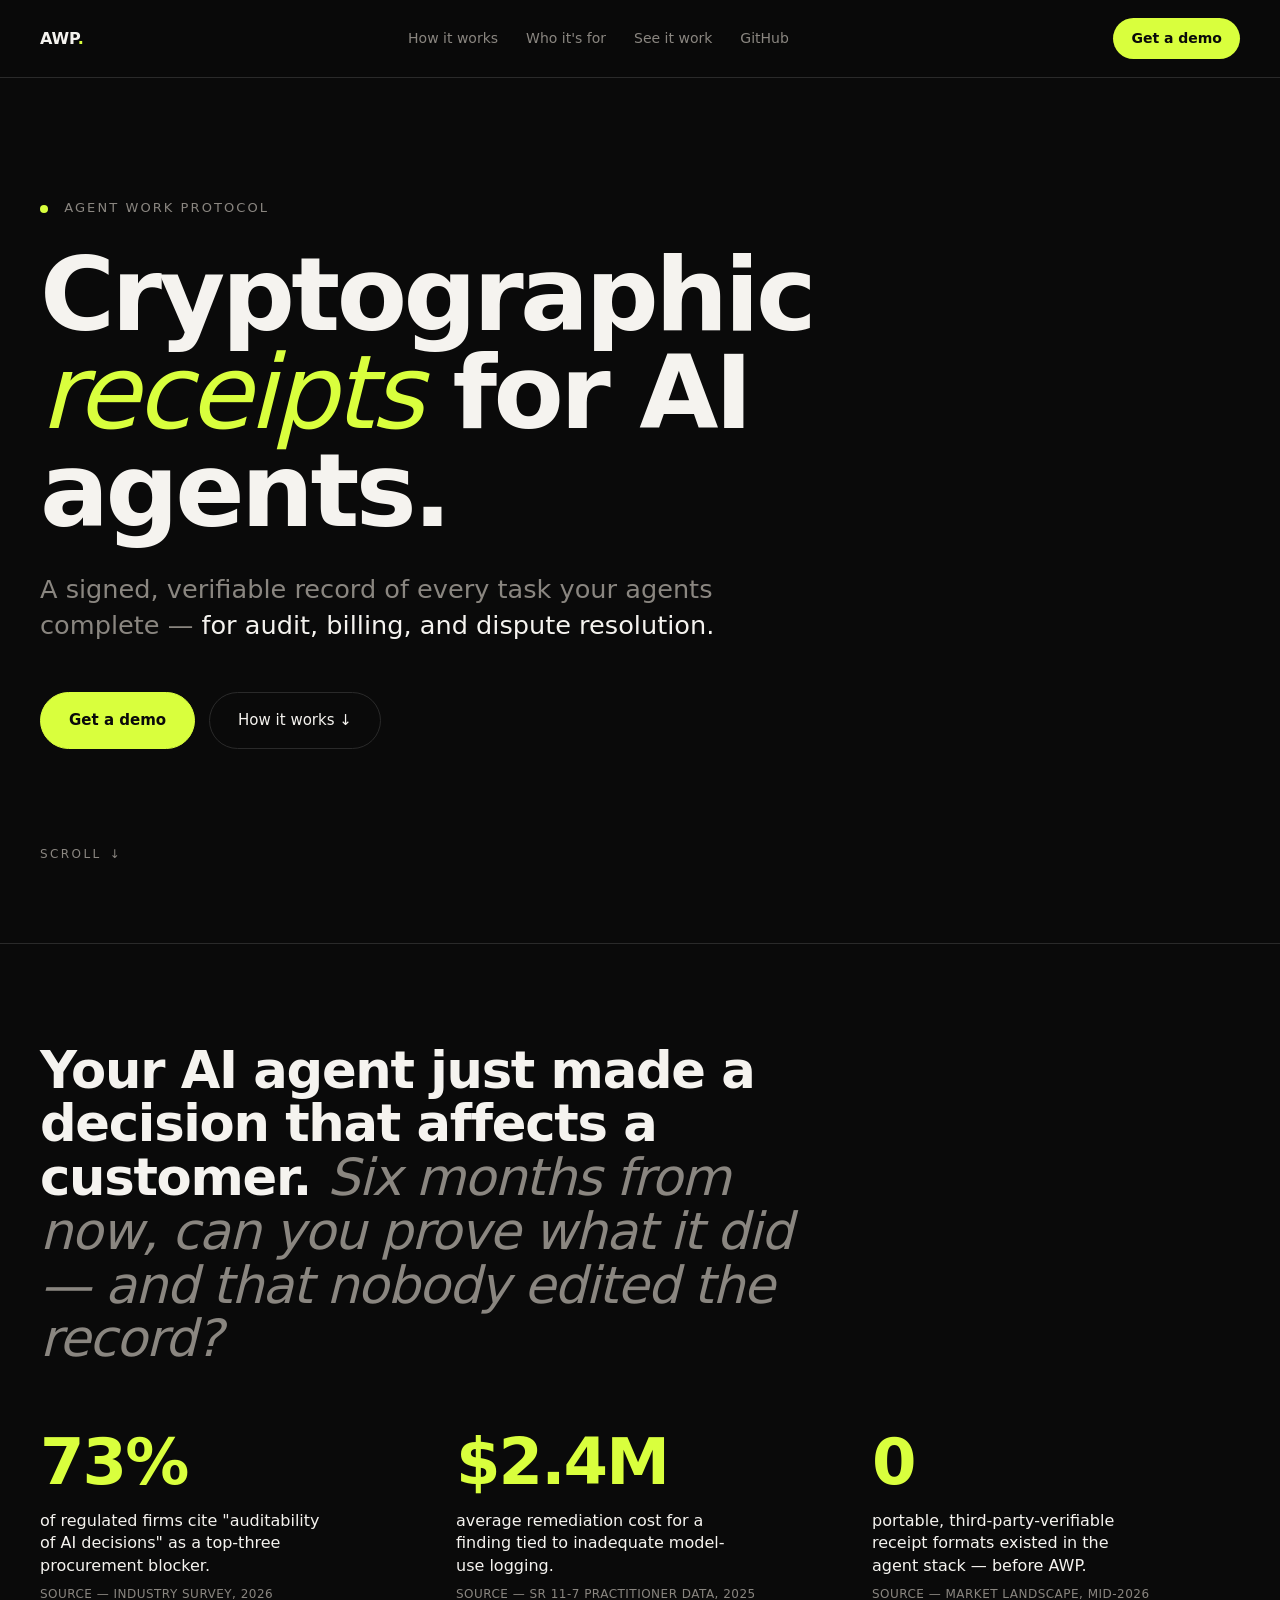
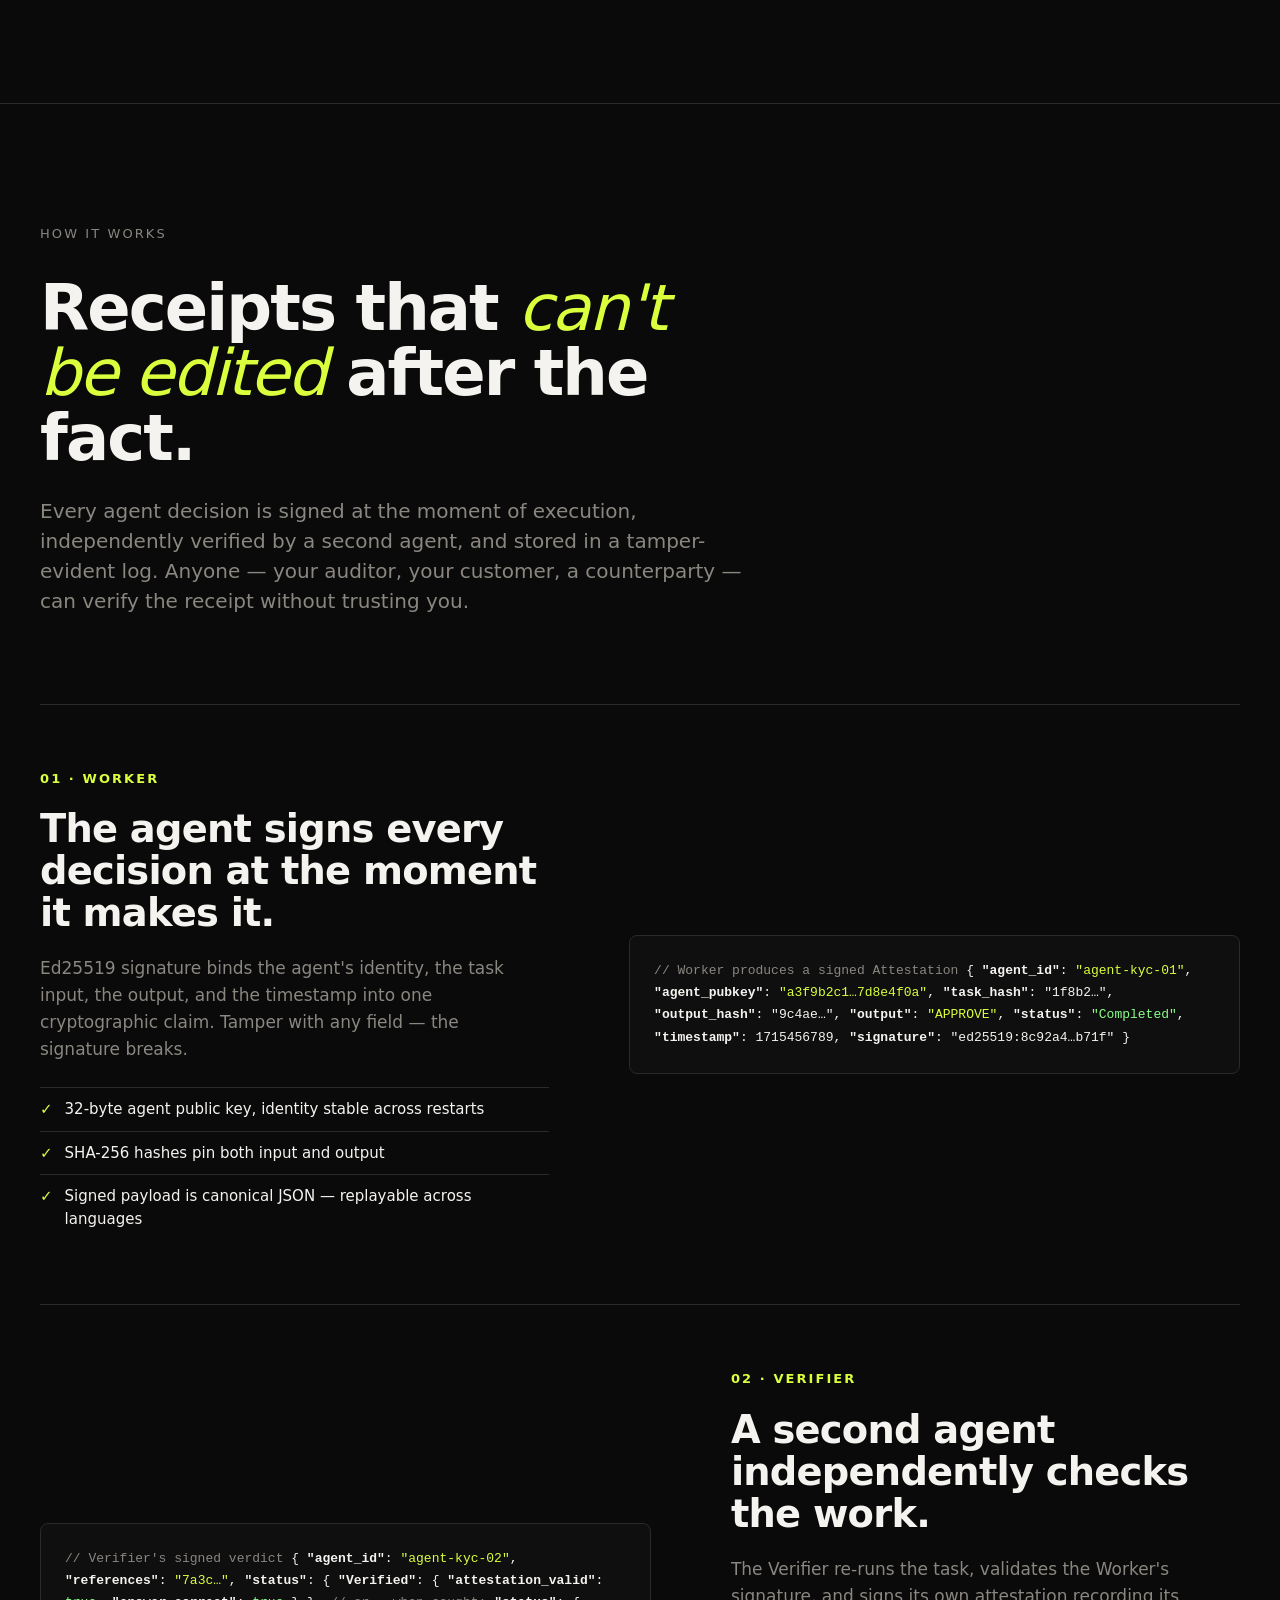
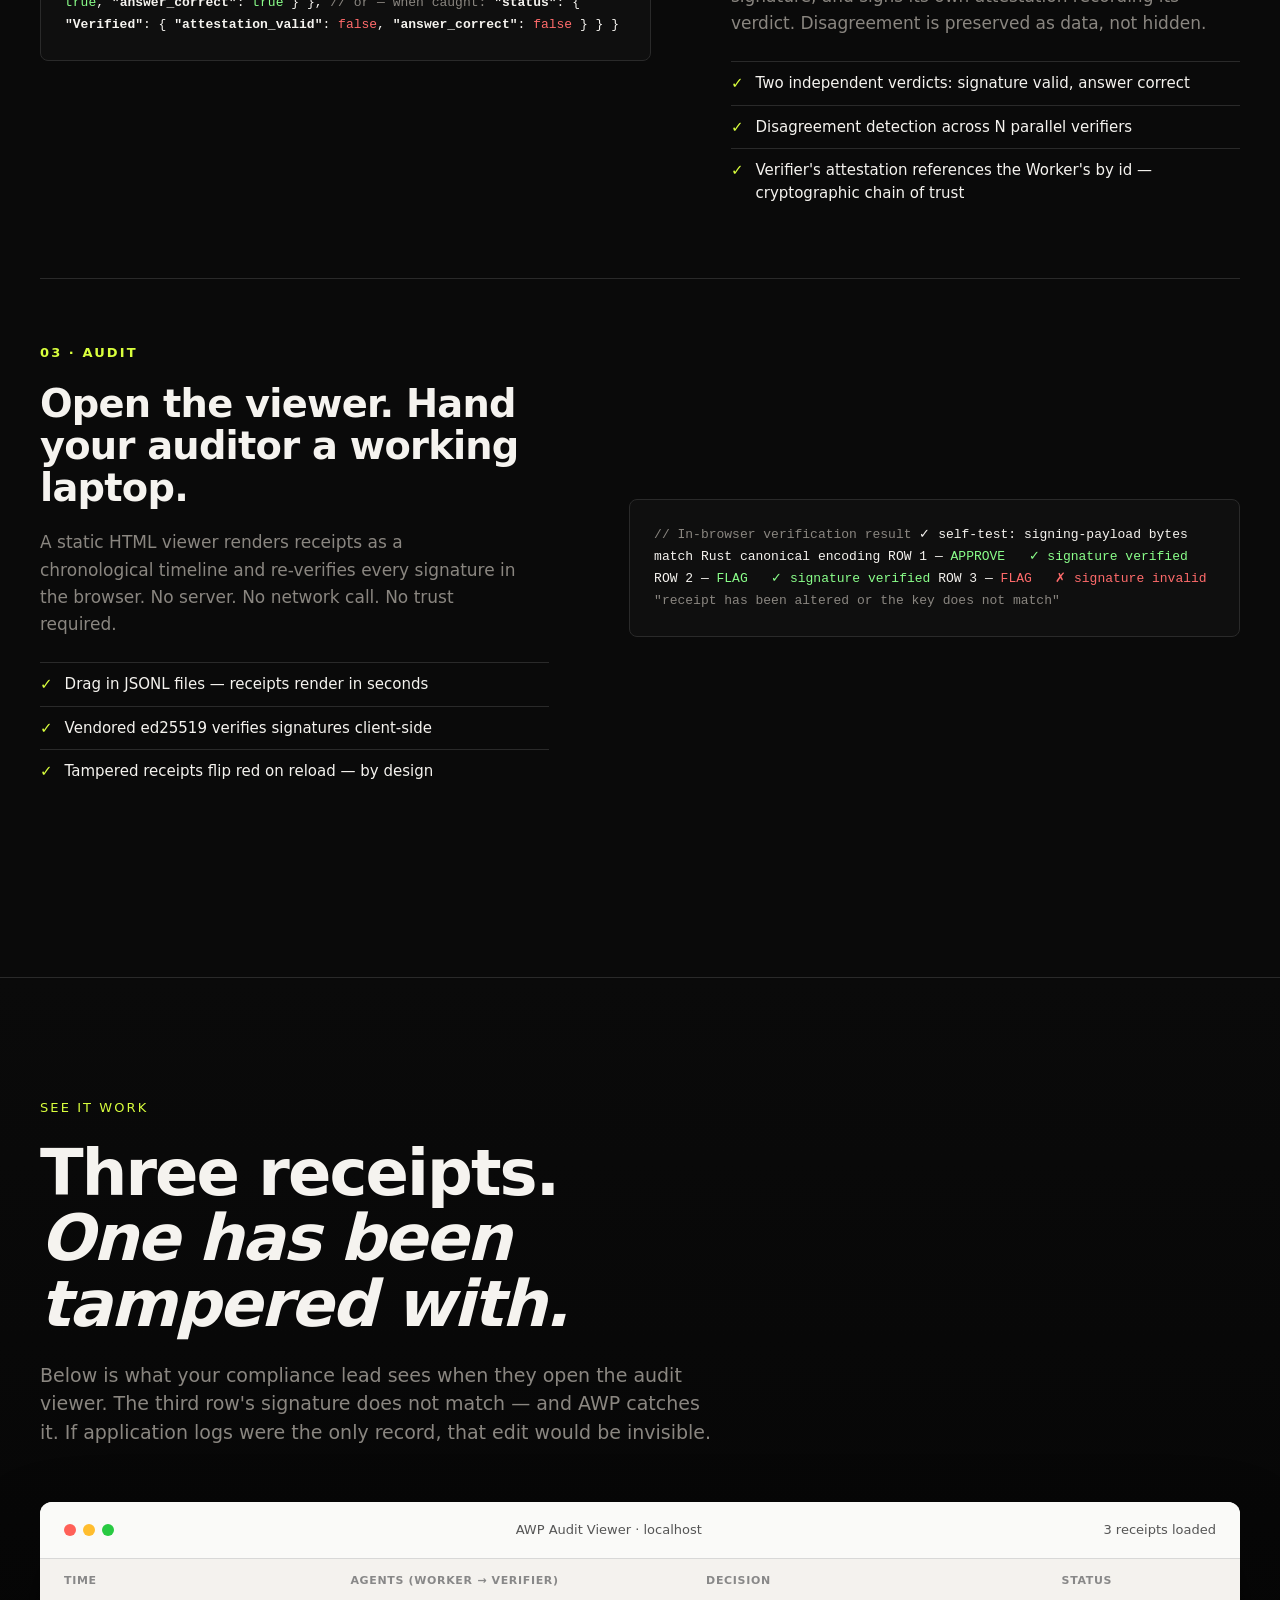
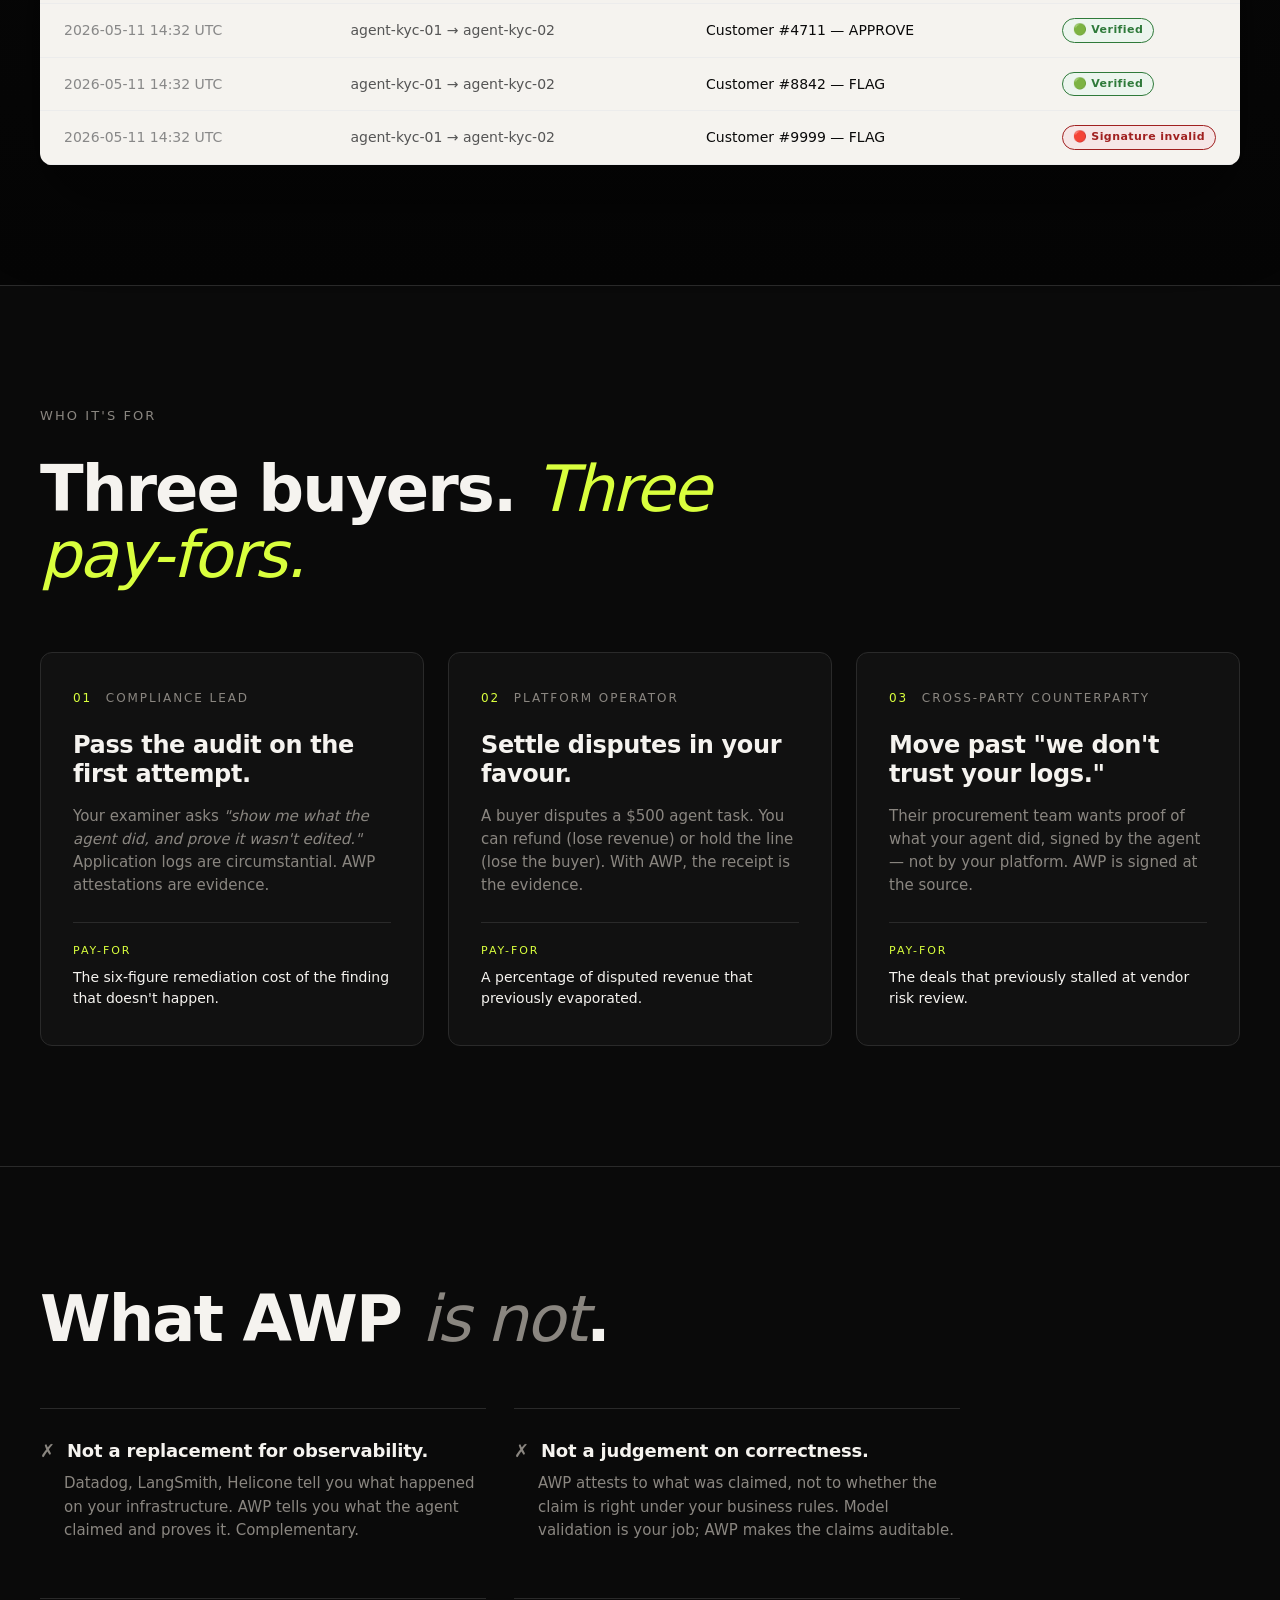
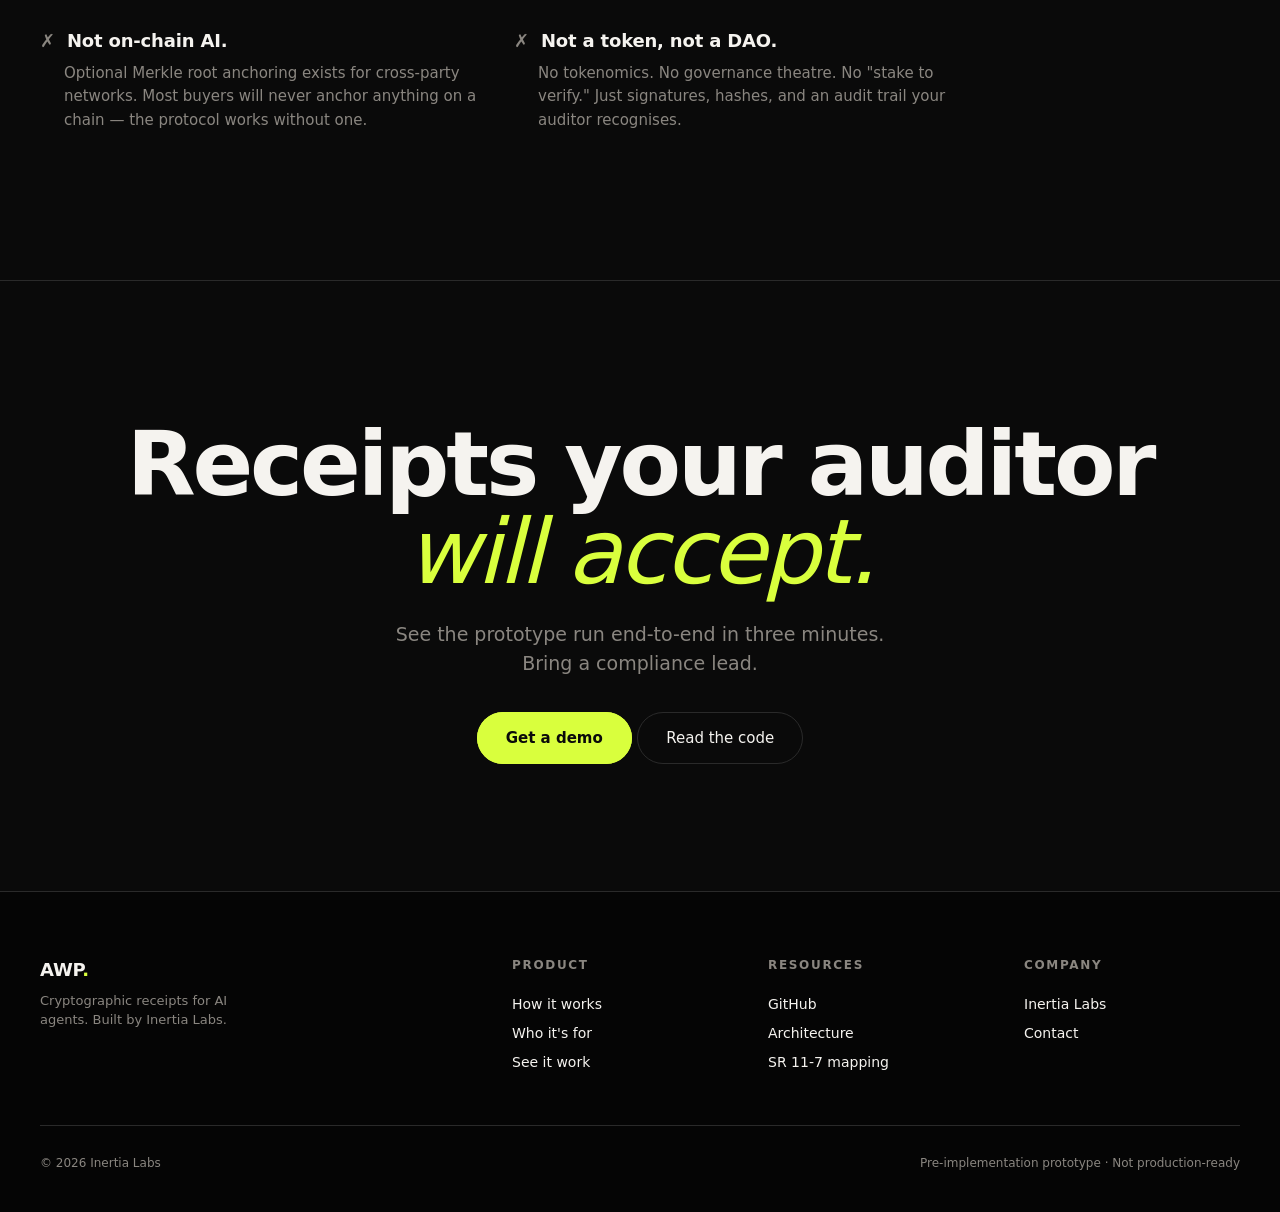
==== tools/landing-page/index.html @ aaa1798a "feat: draft landing page" ====
<!DOCTYPE html>
<html lang="en">
<head>
<meta charset="utf-8">
<meta name="viewport" content="width=device-width,initial-scale=1">
<title>AWP — Cryptographic receipts for AI agents</title>
<meta name="description" content="A signed, verifiable record of every task your agents complete. For audit, billing, and dispute resolution.">
<style>
:root {
    --ink:        #0a0a0a;
    --paper:      #f5f3ef;
    --paper-card: #ffffff;
    --muted:      #8a8680;
    --rule:       #1a1a1a;
    --rule-soft:  #2a2a2a;
    --accent:     #d9ff3d;
    --green:      #8aff8a;
    --red:        #ff6b6b;
    --amber:      #ffd45c;
}

* { box-sizing: border-box; }

html, body {
    margin: 0;
    padding: 0;
    background: var(--ink);
    color: var(--paper);
    font-family: -apple-system, BlinkMacSystemFont, "Inter", "Segoe UI",
        system-ui, "Helvetica Neue", Arial, sans-serif;
    font-size: 17px;
    line-height: 1.5;
    -webkit-font-smoothing: antialiased;
    -moz-osx-font-smoothing: grayscale;
}

::selection { background: var(--accent); color: var(--ink); }

a { color: inherit; text-decoration: none; }
a:hover { opacity: 0.7; }

.container {
    max-width: 1280px;
    margin: 0 auto;
    padding: 0 40px;
}

/* ---------- header ---------- */

header.nav {
    position: sticky;
    top: 0;
    background: rgba(10, 10, 10, 0.92);
    backdrop-filter: blur(12px);
    -webkit-backdrop-filter: blur(12px);
    border-bottom: 1px solid var(--rule-soft);
    z-index: 100;
}
header.nav .container {
    display: flex;
    justify-content: space-between;
    align-items: center;
    padding-top: 18px;
    padding-bottom: 18px;
}
header.nav .brand {
    font-weight: 700;
    font-size: 16px;
    letter-spacing: -0.01em;
}
header.nav .brand .dot { color: var(--accent); }
header.nav nav.links {
    display: flex;
    gap: 28px;
    font-size: 14px;
    color: var(--muted);
}
header.nav nav.links a:hover { color: var(--paper); opacity: 1; }
header.nav .cta-btn {
    background: var(--accent);
    color: var(--ink);
    padding: 10px 18px;
    border-radius: 999px;
    font-weight: 600;
    font-size: 14px;
    transition: transform 120ms ease;
}
header.nav .cta-btn:hover {
    transform: translateY(-1px);
    opacity: 1;
}

/* ---------- hero ---------- */

section.hero {
    padding: 120px 0 80px 0;
    border-bottom: 1px solid var(--rule-soft);
}
section.hero .eyebrow {
    font-size: 13px;
    text-transform: uppercase;
    letter-spacing: 0.16em;
    color: var(--muted);
    margin-bottom: 28px;
}
section.hero .eyebrow .dot {
    display: inline-block;
    width: 8px;
    height: 8px;
    border-radius: 50%;
    background: var(--accent);
    margin-right: 10px;
    vertical-align: middle;
}
section.hero h1 {
    font-size: clamp(56px, 8vw, 112px);
    line-height: 0.96;
    letter-spacing: -0.035em;
    font-weight: 700;
    margin: 0 0 32px 0;
    max-width: 14ch;
}
section.hero h1 em {
    font-style: italic;
    font-weight: 500;
    color: var(--accent);
}
section.hero p.subhead {
    font-size: clamp(20px, 2vw, 26px);
    line-height: 1.4;
    color: var(--muted);
    max-width: 42ch;
    margin: 0 0 48px 0;
}
section.hero p.subhead strong {
    color: var(--paper);
    font-weight: 500;
}
section.hero .hero-ctas {
    display: flex;
    gap: 14px;
    align-items: center;
    flex-wrap: wrap;
}
.btn-primary {
    background: var(--accent);
    color: var(--ink);
    padding: 16px 28px;
    border-radius: 999px;
    font-weight: 600;
    font-size: 15px;
    border: 1px solid var(--accent);
    transition: transform 120ms ease;
    cursor: pointer;
}
.btn-primary:hover { transform: translateY(-1px); opacity: 1; }
.btn-secondary {
    background: transparent;
    color: var(--paper);
    padding: 16px 28px;
    border-radius: 999px;
    font-weight: 500;
    font-size: 15px;
    border: 1px solid var(--rule-soft);
    transition: border-color 120ms ease;
    cursor: pointer;
}
.btn-secondary:hover { border-color: var(--paper); opacity: 1; }

section.hero .scroll-hint {
    margin-top: 96px;
    font-size: 12px;
    letter-spacing: 0.2em;
    text-transform: uppercase;
    color: var(--muted);
}
section.hero .scroll-hint::after {
    content: "↓";
    display: inline-block;
    margin-left: 8px;
    animation: bob 2s ease-in-out infinite;
}
@keyframes bob {
    0%, 100% { transform: translateY(0); }
    50%      { transform: translateY(4px); }
}

/* ---------- problem strip ---------- */

section.problem {
    padding: 100px 0;
    border-bottom: 1px solid var(--rule-soft);
}
section.problem h2 {
    font-size: clamp(36px, 4vw, 56px);
    line-height: 1.05;
    letter-spacing: -0.025em;
    font-weight: 700;
    margin: 0 0 64px 0;
    max-width: 22ch;
}
section.problem h2 em {
    font-style: italic;
    color: var(--muted);
    font-weight: 500;
}
.stat-grid {
    display: grid;
    grid-template-columns: repeat(3, 1fr);
    gap: 48px;
}
.stat .stat-number {
    font-size: clamp(40px, 5vw, 64px);
    font-weight: 700;
    line-height: 1;
    letter-spacing: -0.03em;
    margin-bottom: 16px;
    color: var(--accent);
}
.stat .stat-label {
    font-size: 16px;
    color: var(--paper);
    line-height: 1.4;
    max-width: 28ch;
    margin-bottom: 8px;
}
.stat .stat-source {
    font-size: 12px;
    color: var(--muted);
    letter-spacing: 0.04em;
}

/* ---------- solution / features ---------- */

section.solution {
    padding: 120px 0;
    border-bottom: 1px solid var(--rule-soft);
}
section.solution .eyebrow {
    font-size: 13px;
    text-transform: uppercase;
    letter-spacing: 0.16em;
    color: var(--muted);
    margin-bottom: 32px;
}
section.solution h2 {
    font-size: clamp(40px, 5vw, 72px);
    line-height: 1.02;
    letter-spacing: -0.03em;
    font-weight: 700;
    margin: 0 0 24px 0;
    max-width: 16ch;
}
section.solution h2 em {
    font-style: italic;
    font-weight: 500;
    color: var(--accent);
}
section.solution p.lead {
    font-size: 20px;
    color: var(--muted);
    max-width: 56ch;
    margin: 0 0 88px 0;
    line-height: 1.5;
}

.feature {
    display: grid;
    grid-template-columns: 1fr 1.2fr;
    gap: 80px;
    align-items: center;
    padding: 64px 0;
    border-top: 1px solid var(--rule-soft);
}
.feature:first-of-type { border-top: 0; padding-top: 32px; }
.feature .feature-num {
    font-size: 13px;
    letter-spacing: 0.16em;
    color: var(--accent);
    margin-bottom: 20px;
    font-weight: 600;
}
.feature h3 {
    font-size: clamp(28px, 3vw, 40px);
    line-height: 1.1;
    letter-spacing: -0.02em;
    margin: 0 0 20px 0;
    font-weight: 700;
}
.feature p {
    color: var(--muted);
    font-size: 17px;
    line-height: 1.6;
    margin: 0 0 16px 0;
    max-width: 44ch;
}
.feature ul {
    list-style: none;
    padding: 0;
    margin: 24px 0 0 0;
    color: var(--paper);
}
.feature ul li {
    padding: 10px 0;
    border-top: 1px solid var(--rule-soft);
    font-size: 15px;
    display: flex;
    align-items: flex-start;
    gap: 12px;
}
.feature ul li::before {
    content: "✓";
    color: var(--accent);
    font-weight: 700;
    flex-shrink: 0;
}
.feature .feature-visual {
    background: #0f0f0f;
    border: 1px solid var(--rule-soft);
    border-radius: 8px;
    padding: 24px;
    font-family: "SF Mono", Menlo, Consolas, monospace;
    font-size: 13px;
    line-height: 1.7;
    overflow-x: auto;
    color: var(--paper);
}
.feature .feature-visual .comment { color: var(--muted); }
.feature .feature-visual .ok { color: var(--green); }
.feature .feature-visual .bad { color: var(--red); }
.feature .feature-visual .accent { color: var(--accent); }
.feature .feature-visual .strong { color: var(--paper); font-weight: 600; }

.feature.reverse {
    grid-template-columns: 1.2fr 1fr;
}
.feature.reverse .feature-visual { order: -1; }

/* ---------- demo embed ---------- */

section.demo {
    padding: 120px 0;
    border-bottom: 1px solid var(--rule-soft);
    background: linear-gradient(180deg, #0a0a0a 0%, #050505 100%);
}
section.demo .eyebrow {
    font-size: 13px;
    text-transform: uppercase;
    letter-spacing: 0.16em;
    color: var(--accent);
    margin-bottom: 24px;
}
section.demo h2 {
    font-size: clamp(40px, 5vw, 72px);
    line-height: 1.02;
    letter-spacing: -0.03em;
    font-weight: 700;
    margin: 0 0 24px 0;
    max-width: 14ch;
}
section.demo p.lead {
    font-size: 19px;
    color: var(--muted);
    max-width: 56ch;
    margin: 0 0 56px 0;
}
.demo-card {
    background: var(--paper);
    color: var(--ink);
    border-radius: 12px;
    padding: 0;
    overflow: hidden;
    box-shadow: 0 40px 80px rgba(0, 0, 0, 0.4);
}
.demo-card .demo-card-head {
    padding: 18px 24px;
    border-bottom: 1px solid #d8d8d8;
    background: #fafaf8;
    display: flex;
    align-items: center;
    justify-content: space-between;
    font-size: 13px;
    color: #555;
}
.demo-card .demo-card-head .dots {
    display: flex;
    gap: 7px;
}
.demo-card .demo-card-head .dots span {
    width: 12px;
    height: 12px;
    border-radius: 50%;
    background: #d4d4d4;
}
.demo-card .demo-card-head .dots span:first-child { background: #ff6058; }
.demo-card .demo-card-head .dots span:nth-child(2) { background: #ffbd2e; }
.demo-card .demo-card-head .dots span:nth-child(3) { background: #28ca42; }
.demo-card .demo-table {
    width: 100%;
    border-collapse: collapse;
    font-size: 14px;
}
.demo-card .demo-table th,
.demo-card .demo-table td {
    text-align: left;
    padding: 14px 24px;
    border-bottom: 1px solid #ececec;
    font-variant-numeric: tabular-nums;
}
.demo-card .demo-table th {
    background: #f4f2ee;
    color: #888;
    font-size: 11px;
    text-transform: uppercase;
    letter-spacing: 0.06em;
    font-weight: 600;
}
.demo-card .demo-table td.col-time { color: #888; white-space: nowrap; }
.demo-card .demo-table td.col-agents { white-space: nowrap; color: #555; }
.demo-card .demo-table td.col-status { white-space: nowrap; width: 200px; }
.demo-card .demo-badge {
    display: inline-block;
    padding: 3px 10px;
    border-radius: 999px;
    font-size: 11px;
    font-weight: 600;
    letter-spacing: 0.04em;
    border: 1px solid transparent;
}
.demo-card .demo-badge.green { color: #2f7a3a; border-color: #2f7a3a; background: #ecf5ee; }
.demo-card .demo-badge.red   { color: #a02020; border-color: #a02020; background: #f6e6e6; }

/* ---------- buyers ---------- */

section.buyers {
    padding: 120px 0;
    border-bottom: 1px solid var(--rule-soft);
}
section.buyers .eyebrow {
    font-size: 13px;
    text-transform: uppercase;
    letter-spacing: 0.16em;
    color: var(--muted);
    margin-bottom: 32px;
}
section.buyers h2 {
    font-size: clamp(40px, 5vw, 72px);
    line-height: 1.02;
    letter-spacing: -0.03em;
    font-weight: 700;
    margin: 0 0 64px 0;
    max-width: 18ch;
}
section.buyers h2 em {
    font-style: italic;
    font-weight: 500;
    color: var(--accent);
}
.buyer-grid {
    display: grid;
    grid-template-columns: repeat(3, 1fr);
    gap: 24px;
}
.buyer-card {
    background: #111;
    border: 1px solid var(--rule-soft);
    border-radius: 12px;
    padding: 36px 32px;
    transition: border-color 200ms ease, transform 200ms ease;
}
.buyer-card:hover {
    border-color: var(--accent);
    transform: translateY(-3px);
}
.buyer-card .persona-label {
    font-size: 12px;
    letter-spacing: 0.16em;
    text-transform: uppercase;
    color: var(--muted);
    margin-bottom: 24px;
}
.buyer-card .persona-label .num {
    color: var(--accent);
    margin-right: 8px;
}
.buyer-card h3 {
    font-size: 24px;
    line-height: 1.2;
    letter-spacing: -0.015em;
    margin: 0 0 16px 0;
    font-weight: 700;
}
.buyer-card p.persona-pain {
    color: var(--muted);
    font-size: 15px;
    line-height: 1.55;
    margin: 0 0 24px 0;
}
.buyer-card .persona-outcome {
    border-top: 1px solid var(--rule-soft);
    padding-top: 20px;
    margin-top: 24px;
    font-size: 14px;
    color: var(--paper);
}
.buyer-card .persona-outcome .label {
    color: var(--accent);
    font-size: 11px;
    letter-spacing: 0.18em;
    text-transform: uppercase;
    display: block;
    margin-bottom: 8px;
}

/* ---------- what-its-not ---------- */

section.not {
    padding: 120px 0;
    border-bottom: 1px solid var(--rule-soft);
}
section.not h2 {
    font-size: clamp(40px, 5vw, 72px);
    line-height: 1.02;
    letter-spacing: -0.03em;
    font-weight: 700;
    margin: 0 0 56px 0;
    max-width: 18ch;
}
section.not h2 em {
    font-style: italic;
    font-weight: 500;
    color: var(--muted);
}
.not-grid {
    display: grid;
    grid-template-columns: repeat(2, 1fr);
    gap: 28px;
    max-width: 920px;
}
.not-card {
    padding: 28px 0;
    border-top: 1px solid var(--rule-soft);
}
.not-card h4 {
    font-size: 18px;
    margin: 0 0 8px 0;
    color: var(--paper);
    font-weight: 600;
    letter-spacing: -0.01em;
}
.not-card h4::before {
    content: "✗";
    color: var(--muted);
    margin-right: 12px;
    font-weight: 400;
}
.not-card p {
    color: var(--muted);
    font-size: 15px;
    line-height: 1.55;
    margin: 0;
    padding-left: 24px;
}

/* ---------- final cta ---------- */

section.final {
    padding: 140px 0;
    text-align: center;
}
section.final h2 {
    font-size: clamp(48px, 7vw, 96px);
    line-height: 0.98;
    letter-spacing: -0.035em;
    font-weight: 700;
    margin: 0 0 24px 0;
    max-width: 18ch;
    margin-left: auto;
    margin-right: auto;
}
section.final h2 em {
    font-style: italic;
    font-weight: 500;
    color: var(--accent);
}
section.final p {
    color: var(--muted);
    font-size: 19px;
    max-width: 44ch;
    margin: 0 auto 48px auto;
    line-height: 1.5;
}

/* ---------- footer ---------- */

footer {
    border-top: 1px solid var(--rule-soft);
    padding: 64px 0 40px 0;
    background: #050505;
}
footer .footer-grid {
    display: grid;
    grid-template-columns: 2fr 1fr 1fr 1fr;
    gap: 40px;
    margin-bottom: 48px;
}
footer .footer-brand h4 {
    font-size: 18px;
    margin: 0 0 8px 0;
    letter-spacing: -0.01em;
}
footer .footer-brand h4 .dot { color: var(--accent); }
footer .footer-brand p {
    color: var(--muted);
    font-size: 13px;
    max-width: 28ch;
    margin: 0;
    line-height: 1.5;
}
footer .footer-col h5 {
    font-size: 12px;
    text-transform: uppercase;
    letter-spacing: 0.14em;
    color: var(--muted);
    margin: 0 0 16px 0;
    font-weight: 600;
}
footer .footer-col a {
    display: block;
    font-size: 14px;
    color: var(--paper);
    padding: 4px 0;
}
footer .footer-col a:hover { color: var(--accent); opacity: 1; }
footer .legal {
    border-top: 1px solid var(--rule-soft);
    padding-top: 28px;
    font-size: 12px;
    color: var(--muted);
    display: flex;
    justify-content: space-between;
    align-items: center;
}

/* ---------- responsive ---------- */

@media (max-width: 900px) {
    .container { padding: 0 24px; }
    section.hero { padding: 80px 0 60px 0; }
    header.nav nav.links { display: none; }
    .stat-grid { grid-template-columns: 1fr; gap: 32px; }
    .feature, .feature.reverse {
        grid-template-columns: 1fr;
        gap: 32px;
        padding: 48px 0;
    }
    .feature.reverse .feature-visual { order: 0; }
    .buyer-grid { grid-template-columns: 1fr; }
    .not-grid { grid-template-columns: 1fr; }
    footer .footer-grid { grid-template-columns: 1fr 1fr; }
    footer .legal { flex-direction: column; gap: 12px; }
}
</style>
</head>
<body>

<header class="nav">
    <div class="container">
        <div class="brand">AWP<span class="dot">.</span></div>
        <nav class="links">
            <a href="#how-it-works">How it works</a>
            <a href="#buyers">Who it's for</a>
            <a href="#demo">See it work</a>
            <a href="https://github.com/inertialabsxyz/awp">GitHub</a>
        </nav>
        <a href="#final" class="cta-btn">Get a demo</a>
    </div>
</header>

<section class="hero">
    <div class="container">
        <div class="eyebrow"><span class="dot"></span> Agent Work Protocol</div>
        <h1>Cryptographic <em>receipts</em> for AI agents.</h1>
        <p class="subhead">
            A signed, verifiable record of every task your agents complete —
            <strong>for audit, billing, and dispute resolution.</strong>
        </p>
        <div class="hero-ctas">
            <a href="#final" class="btn-primary">Get a demo</a>
            <a href="#how-it-works" class="btn-secondary">How it works ↓</a>
        </div>
        <div class="scroll-hint">Scroll</div>
    </div>
</section>

<section class="problem">
    <div class="container">
        <h2>
            Your AI agent just made a decision that affects a customer.
            <em>Six months from now, can you prove what it did — and that nobody edited the record?</em>
        </h2>
        <div class="stat-grid">
            <div class="stat">
                <div class="stat-number">73%</div>
                <div class="stat-label">of regulated firms cite "auditability of AI decisions" as a top-three procurement blocker.</div>
                <div class="stat-source">SOURCE — INDUSTRY SURVEY, 2026</div>
            </div>
            <div class="stat">
                <div class="stat-number">$2.4M</div>
                <div class="stat-label">average remediation cost for a finding tied to inadequate model-use logging.</div>
                <div class="stat-source">SOURCE — SR 11-7 PRACTITIONER DATA, 2025</div>
            </div>
            <div class="stat">
                <div class="stat-number">0</div>
                <div class="stat-label">portable, third-party-verifiable receipt formats existed in the agent stack — before AWP.</div>
                <div class="stat-source">SOURCE — MARKET LANDSCAPE, MID-2026</div>
            </div>
        </div>
    </div>
</section>

<section class="solution" id="how-it-works">
    <div class="container">
        <div class="eyebrow">How it works</div>
        <h2>Receipts that <em>can't be edited</em> after the fact.</h2>
        <p class="lead">
            Every agent decision is signed at the moment of execution, independently verified by a second
            agent, and stored in a tamper-evident log. Anyone — your auditor, your customer, a counterparty —
            can verify the receipt without trusting you.
        </p>

        <div class="feature">
            <div class="feature-copy">
                <div class="feature-num">01 · WORKER</div>
                <h3>The agent signs every decision at the moment it makes it.</h3>
                <p>
                    Ed25519 signature binds the agent's identity, the task input, the output, and the
                    timestamp into one cryptographic claim. Tamper with any field — the signature breaks.
                </p>
                <ul>
                    <li>32-byte agent public key, identity stable across restarts</li>
                    <li>SHA-256 hashes pin both input and output</li>
                    <li>Signed payload is canonical JSON — replayable across languages</li>
                </ul>
            </div>
            <div class="feature-visual">
<span class="comment">// Worker produces a signed Attestation</span>
{
  <span class="strong">"agent_id"</span>:    <span class="accent">"agent-kyc-01"</span>,
  <span class="strong">"agent_pubkey"</span>: <span class="accent">"a3f9b2c1…7d8e4f0a"</span>,
  <span class="strong">"task_hash"</span>:   "1f8b2…",
  <span class="strong">"output_hash"</span>: "9c4ae…",
  <span class="strong">"output"</span>:      <span class="accent">"APPROVE"</span>,
  <span class="strong">"status"</span>:      <span class="ok">"Completed"</span>,
  <span class="strong">"timestamp"</span>:   1715456789,
  <span class="strong">"signature"</span>:   "ed25519:8c92a4…b71f"
}
            </div>
        </div>

        <div class="feature reverse">
            <div class="feature-copy">
                <div class="feature-num">02 · VERIFIER</div>
                <h3>A second agent independently checks the work.</h3>
                <p>
                    The Verifier re-runs the task, validates the Worker's signature, and signs its own
                    attestation recording its verdict. Disagreement is preserved as data, not hidden.
                </p>
                <ul>
                    <li>Two independent verdicts: signature valid, answer correct</li>
                    <li>Disagreement detection across N parallel verifiers</li>
                    <li>Verifier's attestation references the Worker's by id — cryptographic chain of trust</li>
                </ul>
            </div>
            <div class="feature-visual">
<span class="comment">// Verifier's signed verdict</span>
{
  <span class="strong">"agent_id"</span>: <span class="accent">"agent-kyc-02"</span>,
  <span class="strong">"references"</span>: <span class="accent">"7a3c…"</span>,
  <span class="strong">"status"</span>: {
    <span class="strong">"Verified"</span>: {
      <span class="strong">"attestation_valid"</span>: <span class="ok">true</span>,
      <span class="strong">"answer_correct"</span>:   <span class="ok">true</span>
    }
  },
  <span class="comment">// or — when caught:</span>
  <span class="strong">"status"</span>: {
    <span class="strong">"Verified"</span>: {
      <span class="strong">"attestation_valid"</span>: <span class="bad">false</span>,
      <span class="strong">"answer_correct"</span>:   <span class="bad">false</span>
    }
  }
}
            </div>
        </div>

        <div class="feature">
            <div class="feature-copy">
                <div class="feature-num">03 · AUDIT</div>
                <h3>Open the viewer. Hand your auditor a working laptop.</h3>
                <p>
                    A static HTML viewer renders receipts as a chronological timeline and re-verifies every
                    signature in the browser. No server. No network call. No trust required.
                </p>
                <ul>
                    <li>Drag in JSONL files — receipts render in seconds</li>
                    <li>Vendored ed25519 verifies signatures client-side</li>
                    <li>Tampered receipts flip red on reload — by design</li>
                </ul>
            </div>
            <div class="feature-visual">
<span class="comment">// In-browser verification result</span>

✓ self-test: signing-payload bytes
  match Rust canonical encoding

ROW 1 — <span class="ok">APPROVE</span> &nbsp; <span class="ok">✓ signature verified</span>
ROW 2 — <span class="ok">FLAG</span>    &nbsp; <span class="ok">✓ signature verified</span>
ROW 3 — <span class="bad">FLAG</span>    &nbsp; <span class="bad">✗ signature invalid</span>

<span class="comment">"receipt has been altered or the
 key does not match"</span>
            </div>
        </div>
    </div>
</section>

<section class="demo" id="demo">
    <div class="container">
        <div class="eyebrow">See it work</div>
        <h2>Three receipts. <em>One has been tampered with.</em></h2>
        <p class="lead">
            Below is what your compliance lead sees when they open the audit viewer.
            The third row's signature does not match — and AWP catches it. If application
            logs were the only record, that edit would be invisible.
        </p>
        <div class="demo-card">
            <div class="demo-card-head">
                <div class="dots"><span></span><span></span><span></span></div>
                <div>AWP Audit Viewer · localhost</div>
                <div>3 receipts loaded</div>
            </div>
            <table class="demo-table">
                <thead>
                    <tr>
                        <th>Time</th>
                        <th>Agents (worker → verifier)</th>
                        <th>Decision</th>
                        <th>Status</th>
                    </tr>
                </thead>
                <tbody>
                    <tr>
                        <td class="col-time">2026-05-11 14:32 UTC</td>
                        <td class="col-agents">agent-kyc-01 → agent-kyc-02</td>
                        <td>Customer #4711 — APPROVE</td>
                        <td class="col-status"><span class="demo-badge green">🟢 Verified</span></td>
                    </tr>
                    <tr>
                        <td class="col-time">2026-05-11 14:32 UTC</td>
                        <td class="col-agents">agent-kyc-01 → agent-kyc-02</td>
                        <td>Customer #8842 — FLAG</td>
                        <td class="col-status"><span class="demo-badge green">🟢 Verified</span></td>
                    </tr>
                    <tr>
                        <td class="col-time">2026-05-11 14:32 UTC</td>
                        <td class="col-agents">agent-kyc-01 → agent-kyc-02</td>
                        <td>Customer #9999 — FLAG</td>
                        <td class="col-status"><span class="demo-badge red">🔴 Signature invalid</span></td>
                    </tr>
                </tbody>
            </table>
        </div>
    </div>
</section>

<section class="buyers" id="buyers">
    <div class="container">
        <div class="eyebrow">Who it's for</div>
        <h2>Three buyers. <em>Three pay-fors.</em></h2>
        <div class="buyer-grid">
            <div class="buyer-card">
                <div class="persona-label"><span class="num">01</span> Compliance lead</div>
                <h3>Pass the audit on the first attempt.</h3>
                <p class="persona-pain">
                    Your examiner asks <em>"show me what the agent did, and prove it wasn't edited."</em>
                    Application logs are circumstantial. AWP attestations are evidence.
                </p>
                <div class="persona-outcome">
                    <span class="label">Pay-for</span>
                    The six-figure remediation cost of the finding that doesn't happen.
                </div>
            </div>
            <div class="buyer-card">
                <div class="persona-label"><span class="num">02</span> Platform operator</div>
                <h3>Settle disputes in your favour.</h3>
                <p class="persona-pain">
                    A buyer disputes a $500 agent task. You can refund (lose revenue) or hold the line
                    (lose the buyer). With AWP, the receipt is the evidence.
                </p>
                <div class="persona-outcome">
                    <span class="label">Pay-for</span>
                    A percentage of disputed revenue that previously evaporated.
                </div>
            </div>
            <div class="buyer-card">
                <div class="persona-label"><span class="num">03</span> Cross-party counterparty</div>
                <h3>Move past "we don't trust your logs."</h3>
                <p class="persona-pain">
                    Their procurement team wants proof of what your agent did, signed by the agent —
                    not by your platform. AWP is signed at the source.
                </p>
                <div class="persona-outcome">
                    <span class="label">Pay-for</span>
                    The deals that previously stalled at vendor risk review.
                </div>
            </div>
        </div>
    </div>
</section>

<section class="not">
    <div class="container">
        <h2>What AWP <em>is not</em>.</h2>
        <div class="not-grid">
            <div class="not-card">
                <h4>Not a replacement for observability.</h4>
                <p>Datadog, LangSmith, Helicone tell you what happened on your infrastructure. AWP tells you what the agent claimed and proves it. Complementary.</p>
            </div>
            <div class="not-card">
                <h4>Not a judgement on correctness.</h4>
                <p>AWP attests to what was claimed, not to whether the claim is right under your business rules. Model validation is your job; AWP makes the claims auditable.</p>
            </div>
            <div class="not-card">
                <h4>Not on-chain AI.</h4>
                <p>Optional Merkle root anchoring exists for cross-party networks. Most buyers will never anchor anything on a chain — the protocol works without one.</p>
            </div>
            <div class="not-card">
                <h4>Not a token, not a DAO.</h4>
                <p>No tokenomics. No governance theatre. No "stake to verify." Just signatures, hashes, and an audit trail your auditor recognises.</p>
            </div>
        </div>
    </div>
</section>

<section class="final" id="final">
    <div class="container">
        <h2>Receipts your auditor <em>will accept.</em></h2>
        <p>
            See the prototype run end-to-end in three minutes. Bring a compliance lead.
        </p>
        <div class="hero-ctas" style="justify-content: center;">
            <a href="mailto:hello@inertialabs.xyz?subject=AWP%20demo" class="btn-primary">Get a demo</a>
            <a href="https://github.com/inertialabsxyz/awp" class="btn-secondary">Read the code</a>
        </div>
    </div>
</section>

<footer>
    <div class="container">
        <div class="footer-grid">
            <div class="footer-brand">
                <h4>AWP<span class="dot">.</span></h4>
                <p>Cryptographic receipts for AI agents. Built by Inertia Labs.</p>
            </div>
            <div class="footer-col">
                <h5>Product</h5>
                <a href="#how-it-works">How it works</a>
                <a href="#buyers">Who it's for</a>
                <a href="#demo">See it work</a>
            </div>
            <div class="footer-col">
                <h5>Resources</h5>
                <a href="https://github.com/inertialabsxyz/awp">GitHub</a>
                <a href="https://github.com/inertialabsxyz/awp/blob/main/docs/ARCHITECTURE.md">Architecture</a>
                <a href="https://github.com/inertialabsxyz/awp/blob/main/docs/compliance/SR_11_7.md">SR 11-7 mapping</a>
            </div>
            <div class="footer-col">
                <h5>Company</h5>
                <a href="https://inertialabs.xyz">Inertia Labs</a>
                <a href="mailto:hello@inertialabs.xyz">Contact</a>
            </div>
        </div>
        <div class="legal">
            <div>© 2026 Inertia Labs</div>
            <div>Pre-implementation prototype · Not production-ready</div>
        </div>
    </div>
</footer>

</body>
</html>
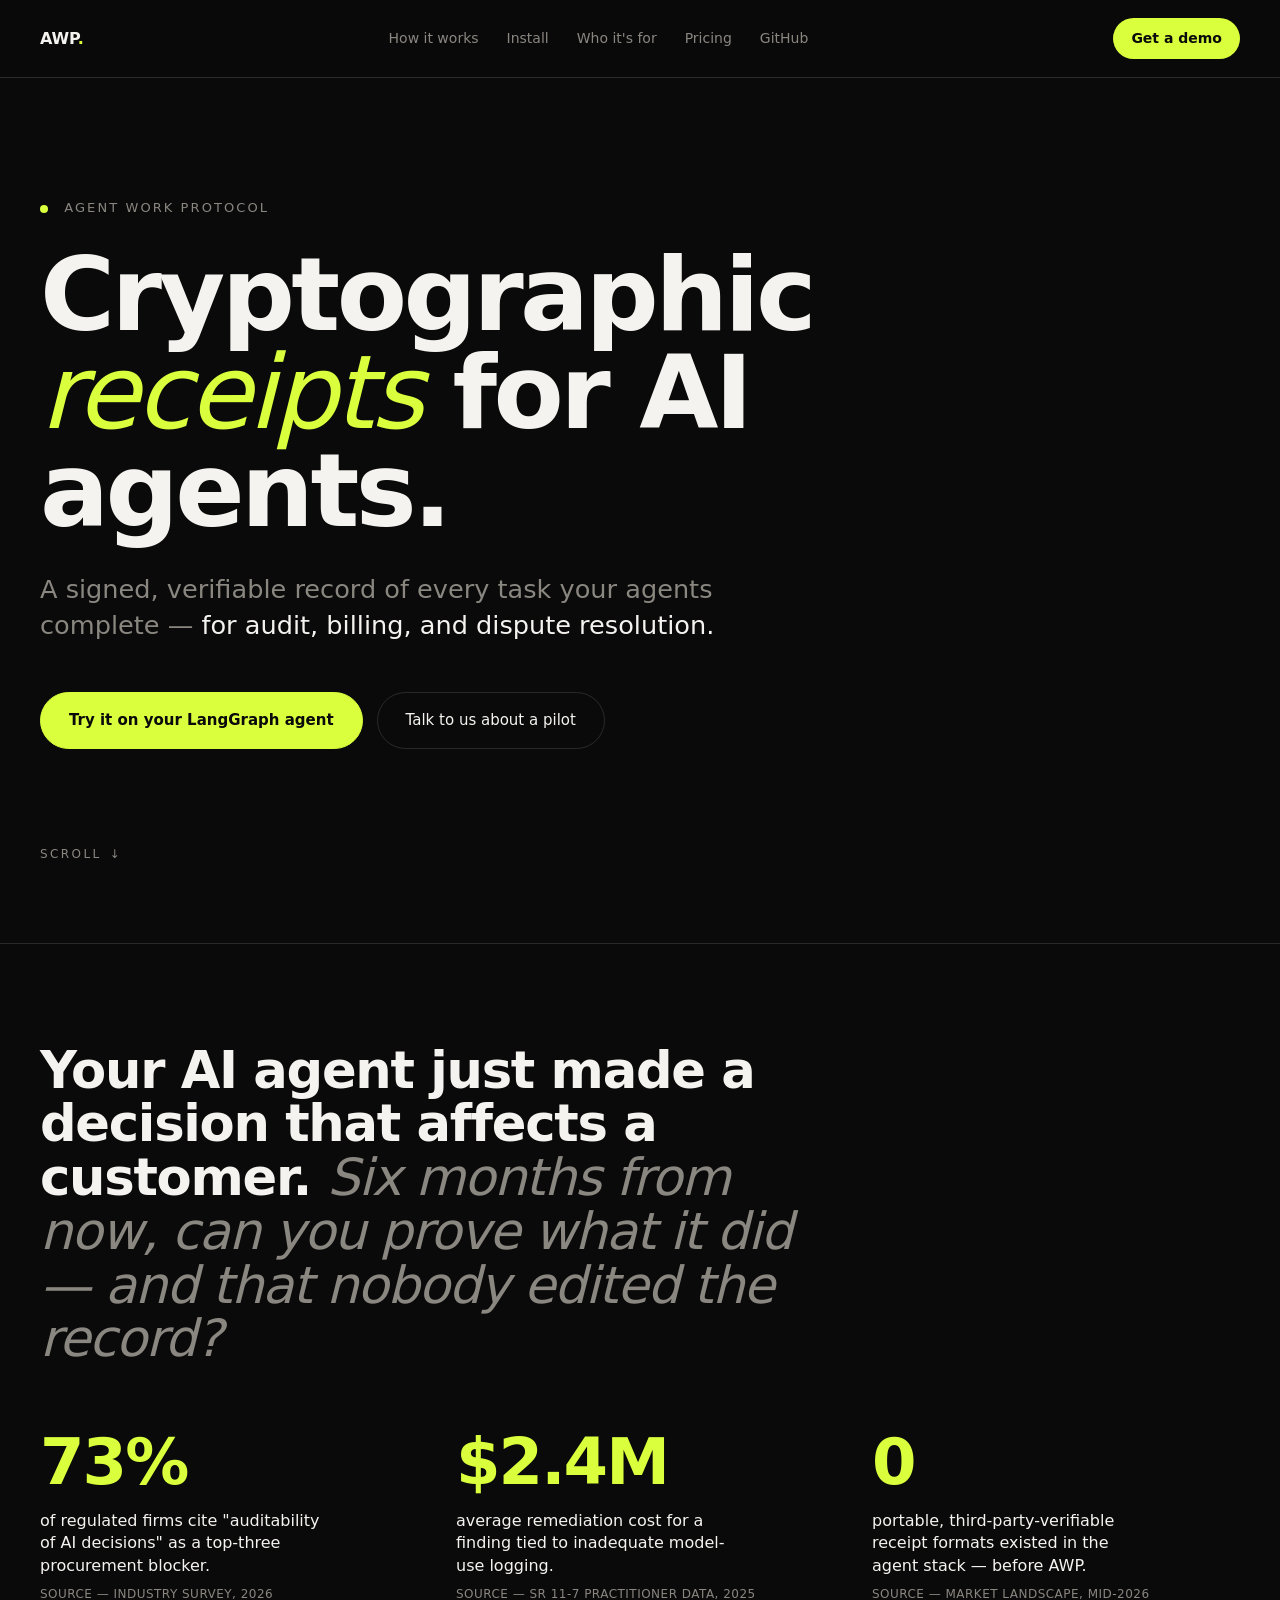
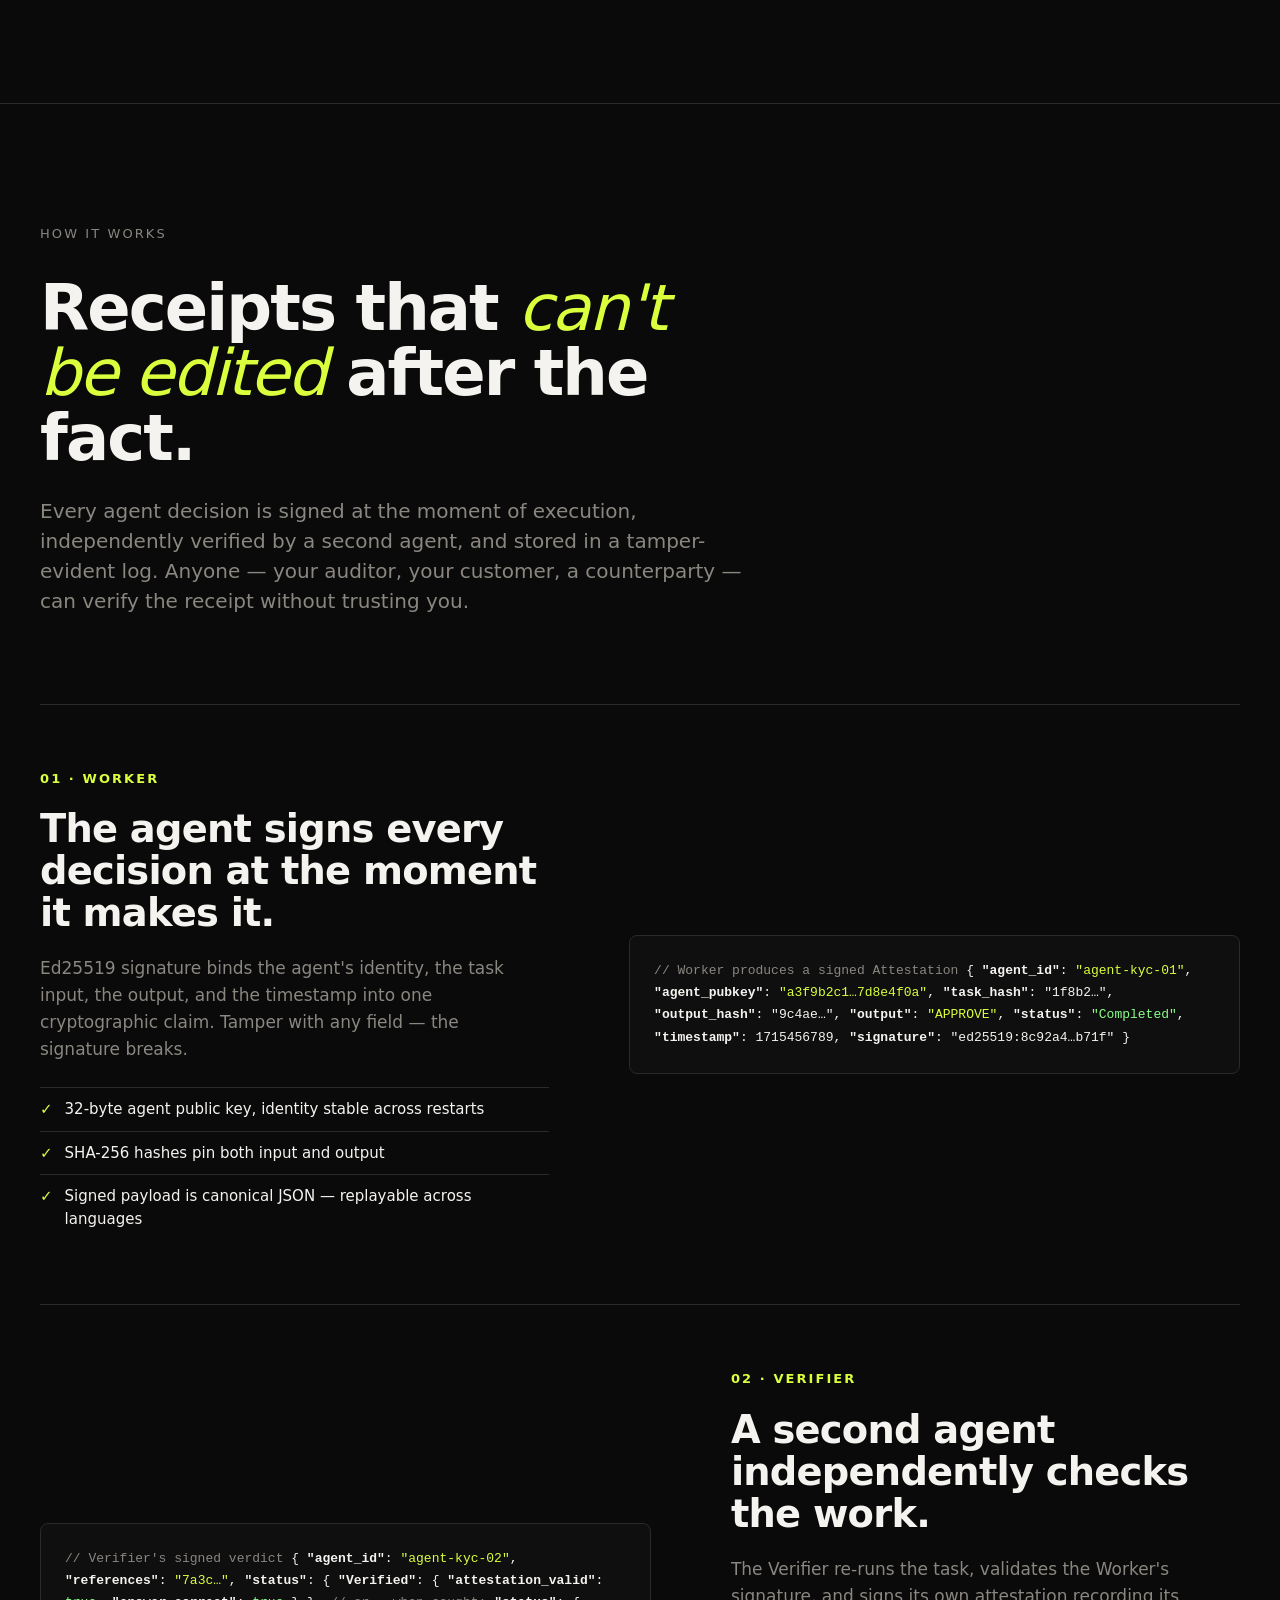
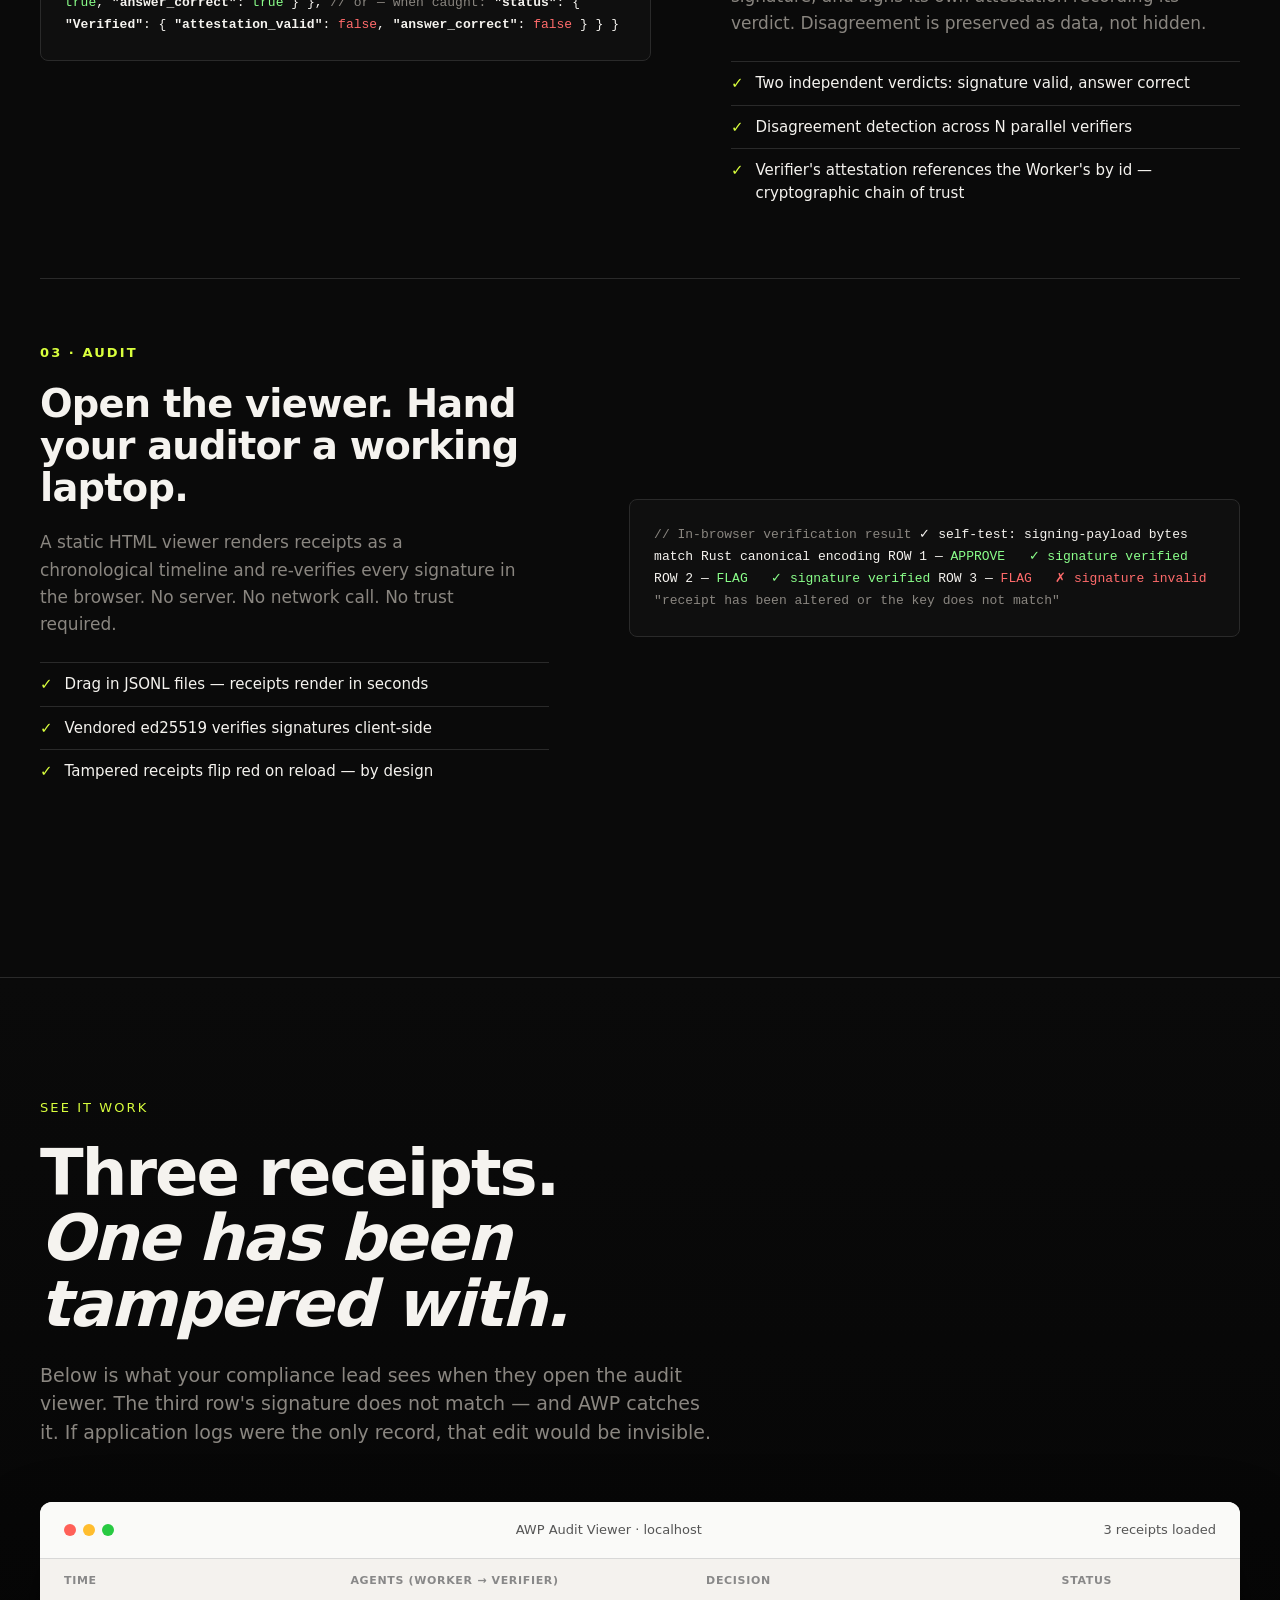
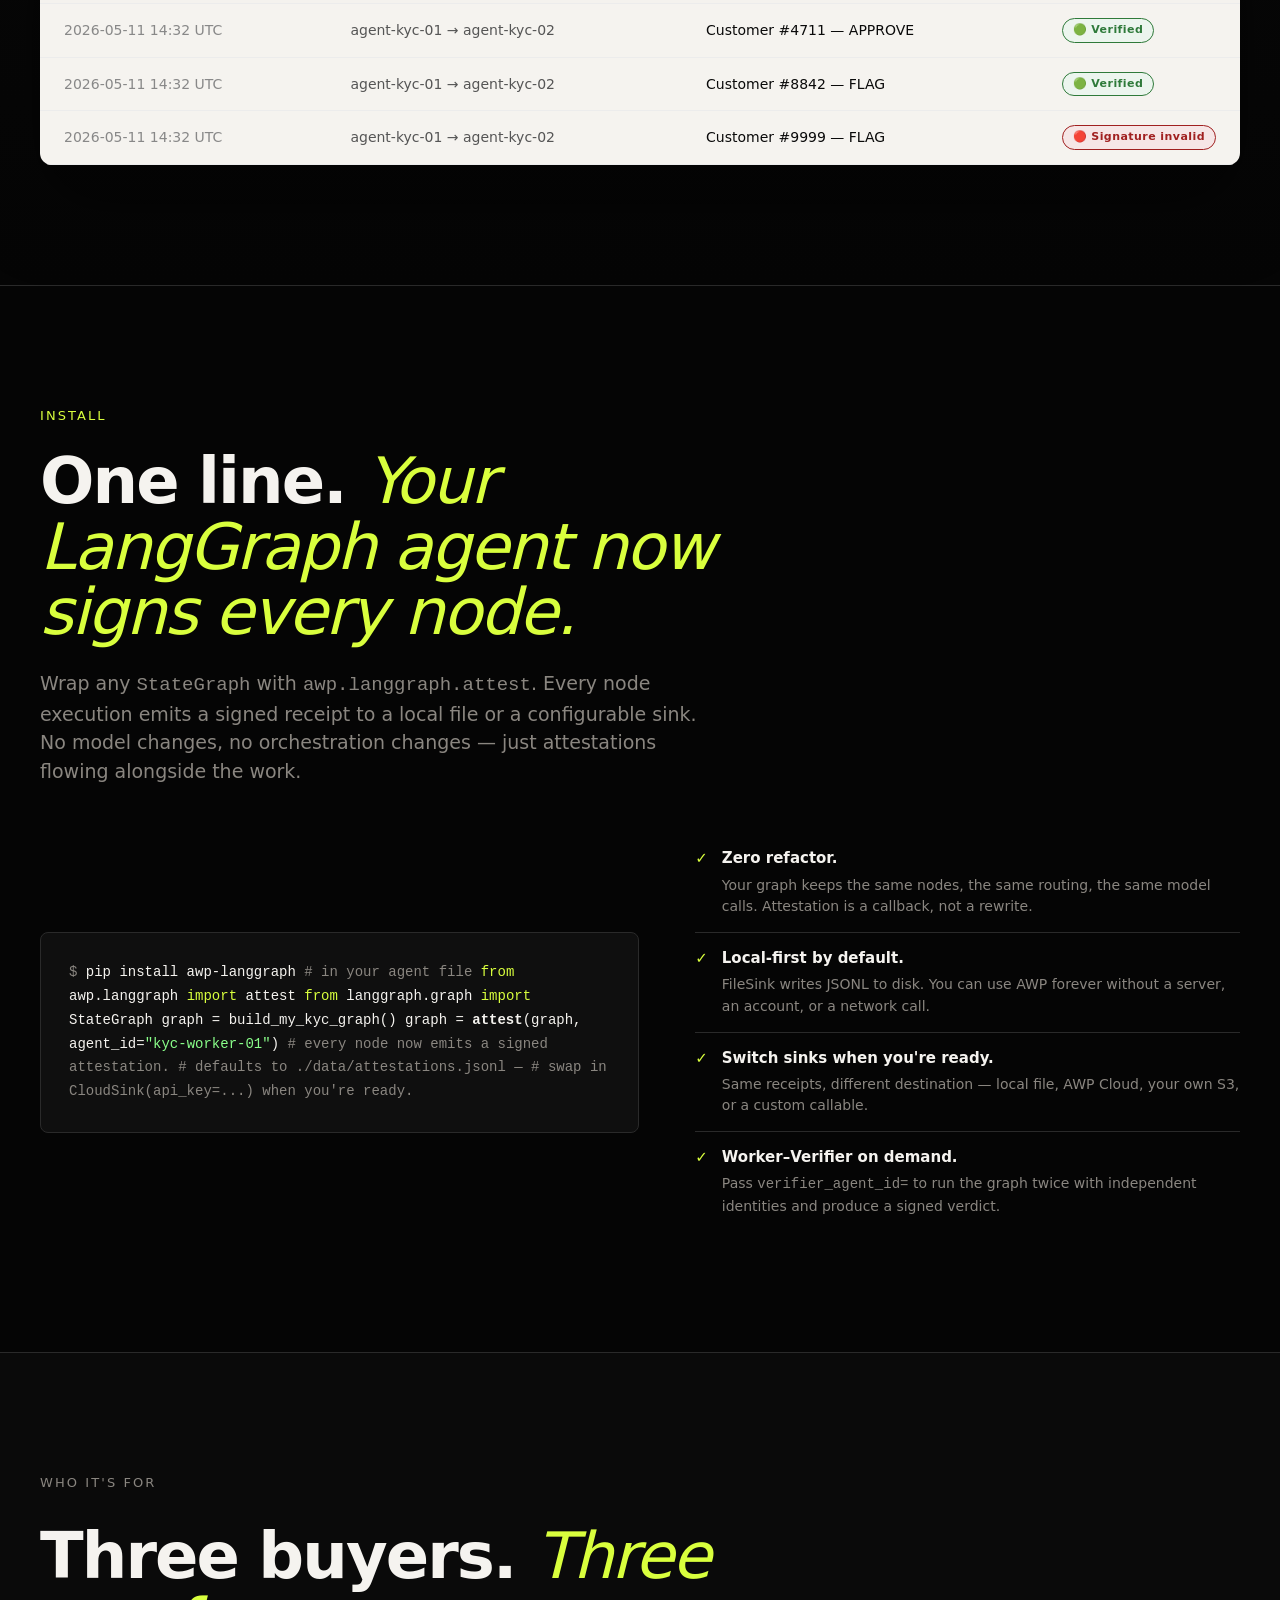
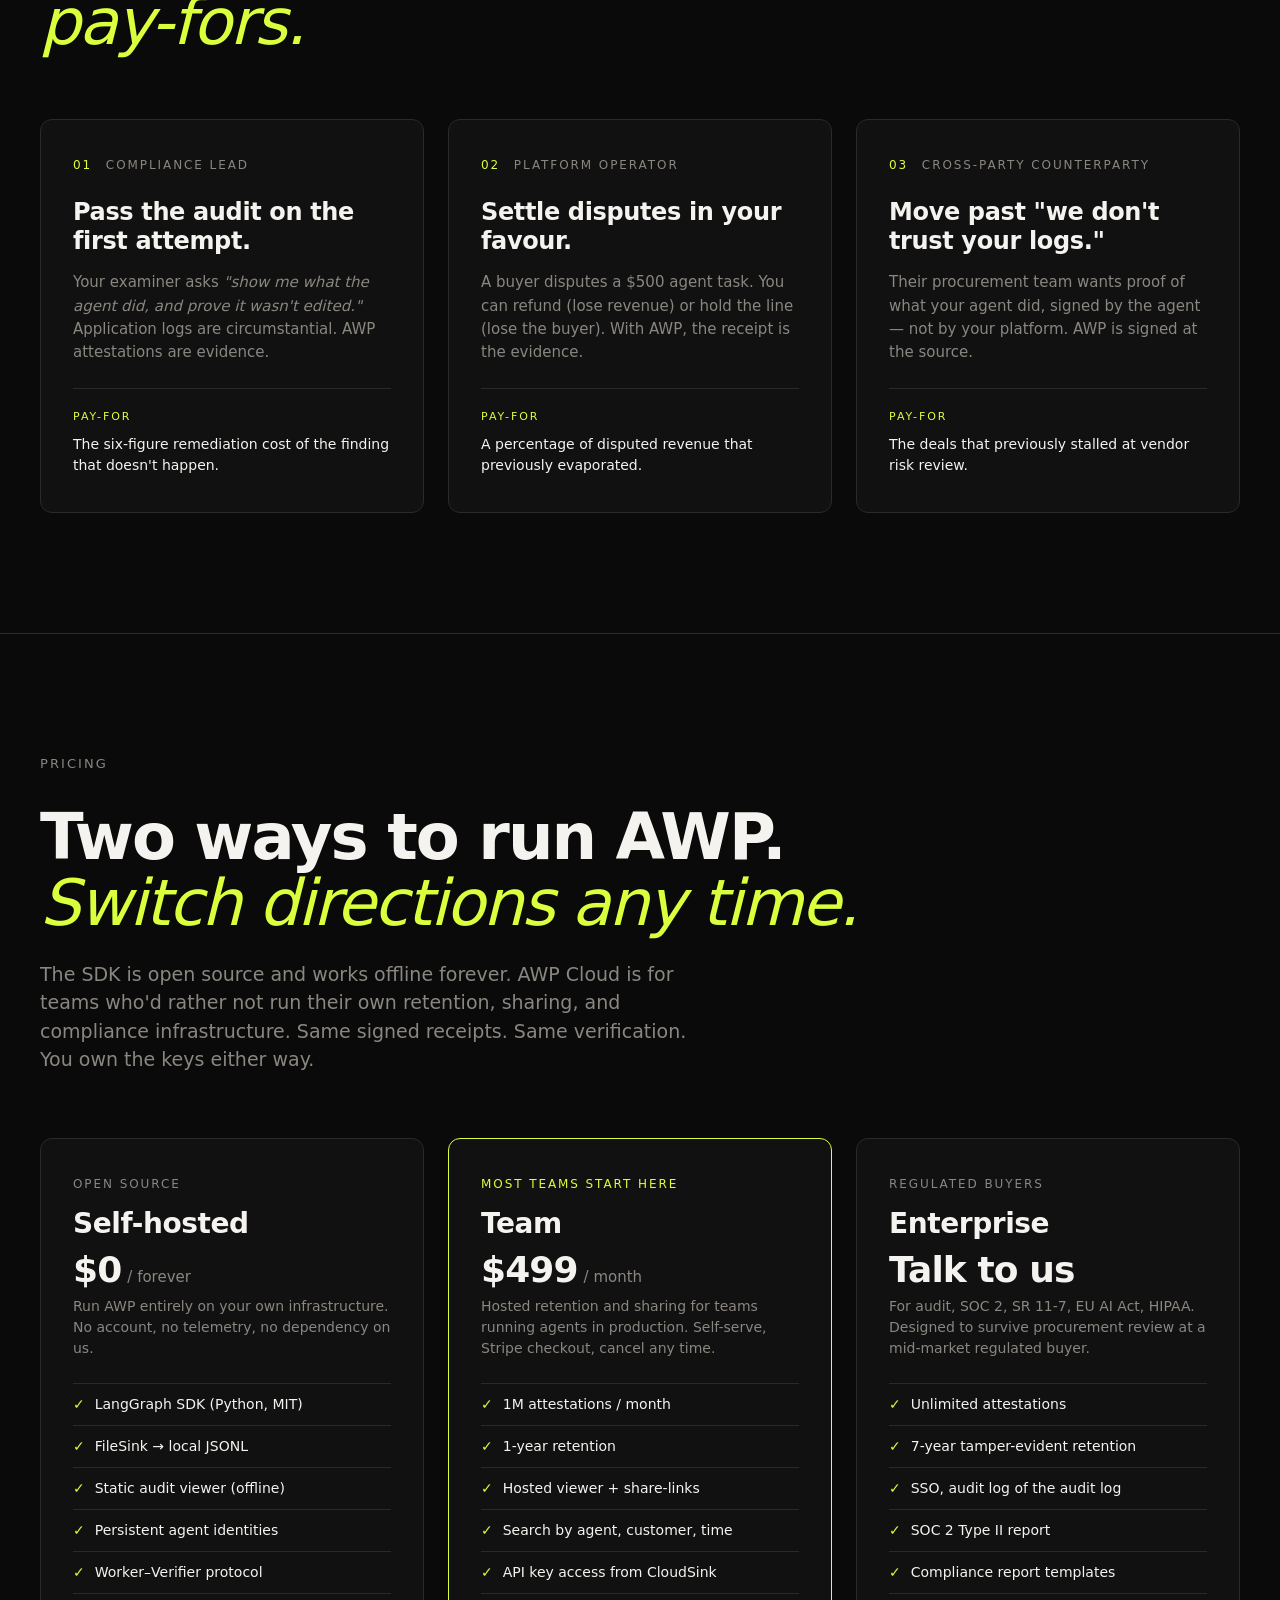
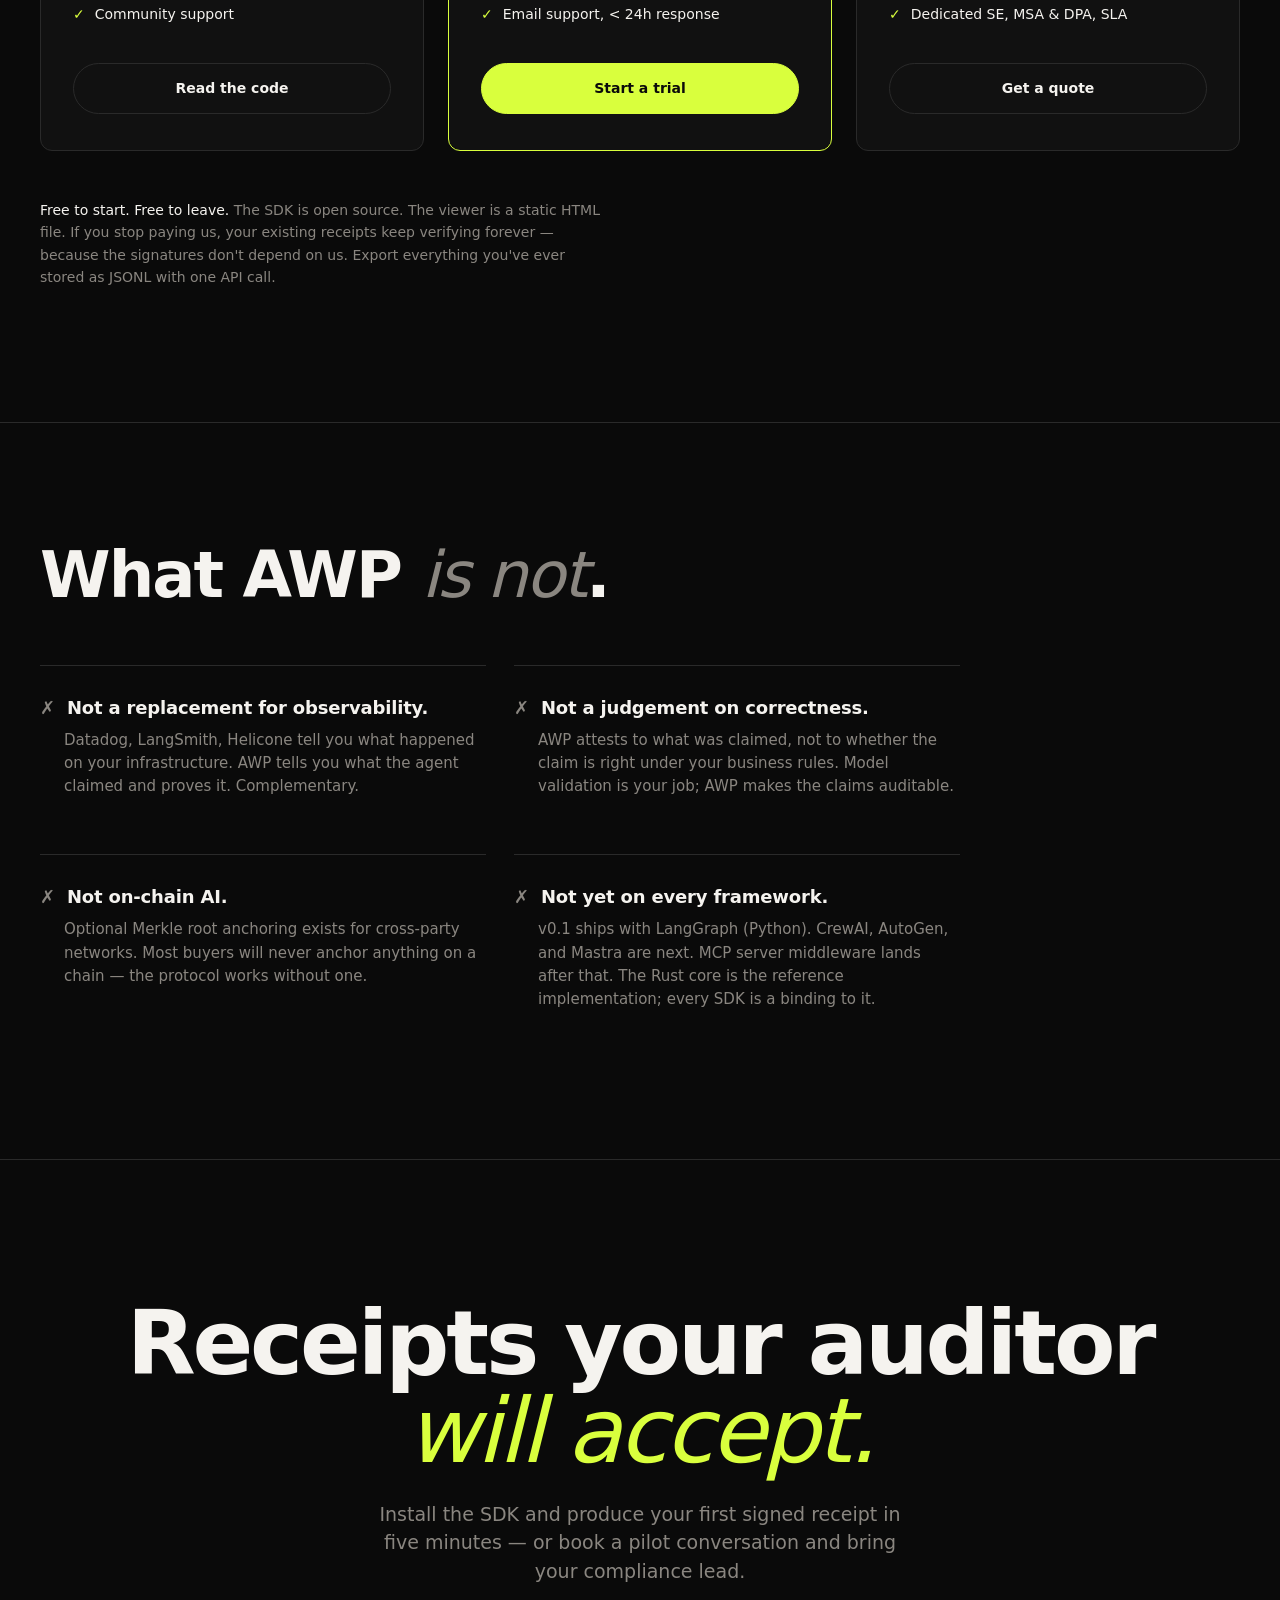
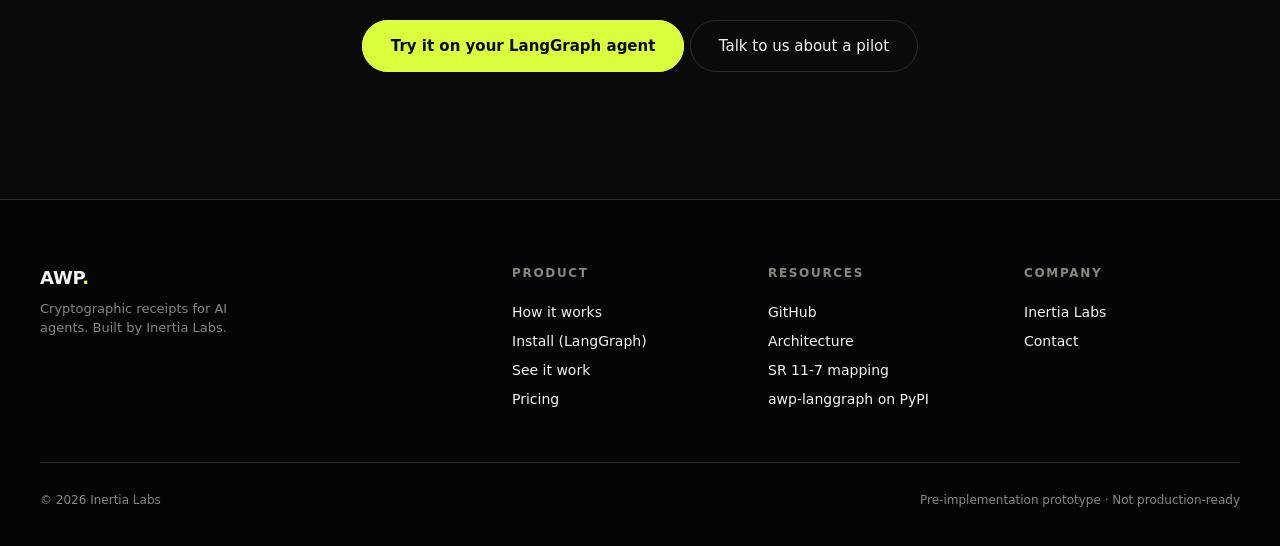
==== commit 87a1a54f: "feat: phase 2 langraph focused" ====
--- a/tools/landing-page/index.html
+++ b/tools/landing-page/index.html
@@ -430,6 +430,94 @@
 .demo-card .demo-badge.green { color: #2f7a3a; border-color: #2f7a3a; background: #ecf5ee; }
 .demo-card .demo-badge.red   { color: #a02020; border-color: #a02020; background: #f6e6e6; }
 
+/* ---------- install ---------- */
+
+section.install {
+    padding: 120px 0;
+    border-bottom: 1px solid var(--rule-soft);
+    background: #050505;
+}
+section.install .eyebrow {
+    font-size: 13px;
+    text-transform: uppercase;
+    letter-spacing: 0.16em;
+    color: var(--accent);
+    margin-bottom: 24px;
+}
+section.install h2 {
+    font-size: clamp(40px, 5vw, 72px);
+    line-height: 1.02;
+    letter-spacing: -0.03em;
+    font-weight: 700;
+    margin: 0 0 24px 0;
+    max-width: 18ch;
+}
+section.install h2 em {
+    font-style: italic;
+    font-weight: 500;
+    color: var(--accent);
+}
+section.install p.lead {
+    font-size: 19px;
+    color: var(--muted);
+    max-width: 56ch;
+    margin: 0 0 48px 0;
+}
+.install-grid {
+    display: grid;
+    grid-template-columns: 1.1fr 1fr;
+    gap: 56px;
+    align-items: center;
+}
+.install-code {
+    background: #0f0f0f;
+    border: 1px solid var(--rule-soft);
+    border-radius: 8px;
+    padding: 28px;
+    font-family: "SF Mono", Menlo, Consolas, monospace;
+    font-size: 14px;
+    line-height: 1.7;
+    overflow-x: auto;
+    color: var(--paper);
+}
+.install-code .prompt { color: var(--muted); }
+.install-code .comment { color: var(--muted); }
+.install-code .kw { color: var(--accent); }
+.install-code .str { color: var(--green); }
+.install-code .strong { color: var(--paper); font-weight: 600; }
+.install-points {
+    list-style: none;
+    padding: 0;
+    margin: 0;
+}
+.install-points li {
+    padding: 14px 0;
+    border-top: 1px solid var(--rule-soft);
+    font-size: 15px;
+    line-height: 1.55;
+    color: var(--paper);
+    display: flex;
+    align-items: flex-start;
+    gap: 14px;
+}
+.install-points li:first-child { border-top: 0; }
+.install-points li::before {
+    content: "✓";
+    color: var(--accent);
+    font-weight: 700;
+    flex-shrink: 0;
+}
+.install-points li strong {
+    color: var(--paper);
+    font-weight: 600;
+}
+.install-points li span {
+    color: var(--muted);
+    display: block;
+    margin-top: 4px;
+    font-size: 14px;
+}
+
 /* ---------- buyers ---------- */
 
 section.buyers {
@@ -511,6 +599,151 @@
     display: block;
     margin-bottom: 8px;
 }
+
+/* ---------- pricing ---------- */
+
+section.pricing {
+    padding: 120px 0;
+    border-bottom: 1px solid var(--rule-soft);
+}
+section.pricing .eyebrow {
+    font-size: 13px;
+    text-transform: uppercase;
+    letter-spacing: 0.16em;
+    color: var(--muted);
+    margin-bottom: 32px;
+}
+section.pricing h2 {
+    font-size: clamp(40px, 5vw, 72px);
+    line-height: 1.02;
+    letter-spacing: -0.03em;
+    font-weight: 700;
+    margin: 0 0 24px 0;
+    max-width: 20ch;
+}
+section.pricing h2 em {
+    font-style: italic;
+    font-weight: 500;
+    color: var(--accent);
+}
+section.pricing p.lead {
+    font-size: 19px;
+    color: var(--muted);
+    max-width: 56ch;
+    margin: 0 0 64px 0;
+}
+.price-grid {
+    display: grid;
+    grid-template-columns: repeat(3, 1fr);
+    gap: 24px;
+}
+.price-card {
+    background: #111;
+    border: 1px solid var(--rule-soft);
+    border-radius: 12px;
+    padding: 36px 32px;
+    display: flex;
+    flex-direction: column;
+    transition: border-color 200ms ease, transform 200ms ease;
+}
+.price-card:hover {
+    border-color: var(--accent);
+    transform: translateY(-3px);
+}
+.price-card.featured {
+    border-color: var(--accent);
+}
+.price-card .tier-label {
+    font-size: 12px;
+    letter-spacing: 0.16em;
+    text-transform: uppercase;
+    color: var(--muted);
+    margin-bottom: 16px;
+}
+.price-card.featured .tier-label {
+    color: var(--accent);
+}
+.price-card .tier-name {
+    font-size: 28px;
+    line-height: 1.1;
+    letter-spacing: -0.015em;
+    margin: 0 0 12px 0;
+    font-weight: 700;
+}
+.price-card .tier-price {
+    font-size: 36px;
+    font-weight: 700;
+    line-height: 1;
+    letter-spacing: -0.025em;
+    margin: 0 0 8px 0;
+}
+.price-card .tier-price .unit {
+    font-size: 15px;
+    color: var(--muted);
+    font-weight: 400;
+    letter-spacing: 0;
+    margin-left: 6px;
+}
+.price-card .tier-strap {
+    color: var(--muted);
+    font-size: 14px;
+    line-height: 1.5;
+    margin: 0 0 24px 0;
+}
+.price-card ul {
+    list-style: none;
+    padding: 0;
+    margin: 0 0 28px 0;
+    flex: 1;
+}
+.price-card ul li {
+    padding: 10px 0;
+    border-top: 1px solid var(--rule-soft);
+    font-size: 14px;
+    color: var(--paper);
+    display: flex;
+    align-items: flex-start;
+    gap: 10px;
+    line-height: 1.5;
+}
+.price-card ul li::before {
+    content: "✓";
+    color: var(--accent);
+    font-weight: 700;
+    flex-shrink: 0;
+}
+.price-card .tier-cta {
+    display: inline-block;
+    text-align: center;
+    padding: 14px 24px;
+    border-radius: 999px;
+    font-weight: 600;
+    font-size: 14px;
+    border: 1px solid var(--rule-soft);
+    color: var(--paper);
+    transition: border-color 120ms ease;
+}
+.price-card .tier-cta:hover {
+    border-color: var(--paper);
+    opacity: 1;
+}
+.price-card.featured .tier-cta {
+    background: var(--accent);
+    color: var(--ink);
+    border-color: var(--accent);
+}
+.price-card.featured .tier-cta:hover {
+    opacity: 1;
+    transform: translateY(-1px);
+}
+.pricing-footnote {
+    margin-top: 48px;
+    font-size: 14px;
+    color: var(--muted);
+    max-width: 64ch;
+    line-height: 1.6;
+}
+.pricing-footnote strong { color: var(--paper); font-weight: 500; }
 
 /* ---------- what-its-not ---------- */
 
@@ -655,6 +888,8 @@
         padding: 48px 0;
     }
     .feature.reverse .feature-visual { order: 0; }
+    .install-grid { grid-template-columns: 1fr; gap: 32px; }
+    .price-grid { grid-template-columns: 1fr; }
     .buyer-grid { grid-template-columns: 1fr; }
     .not-grid { grid-template-columns: 1fr; }
     footer .footer-grid { grid-template-columns: 1fr 1fr; }
@@ -669,8 +904,9 @@
         <div class="brand">AWP<span class="dot">.</span></div>
         <nav class="links">
             <a href="#how-it-works">How it works</a>
+            <a href="#install">Install</a>
             <a href="#buyers">Who it's for</a>
-            <a href="#demo">See it work</a>
+            <a href="#pricing">Pricing</a>
             <a href="https://github.com/inertialabsxyz/awp">GitHub</a>
         </nav>
         <a href="#final" class="cta-btn">Get a demo</a>
@@ -686,8 +922,8 @@
             <strong>for audit, billing, and dispute resolution.</strong>
         </p>
         <div class="hero-ctas">
-            <a href="#final" class="btn-primary">Get a demo</a>
-            <a href="#how-it-works" class="btn-secondary">How it works ↓</a>
+            <a href="#install" class="btn-primary">Try it on your LangGraph agent</a>
+            <a href="#final" class="btn-secondary">Talk to us about a pilot</a>
         </div>
         <div class="scroll-hint">Scroll</div>
     </div>
@@ -874,6 +1110,60 @@
     </div>
 </section>
 
+<section class="install" id="install">
+    <div class="container">
+        <div class="eyebrow">Install</div>
+        <h2>One line. <em>Your LangGraph agent now signs every node.</em></h2>
+        <p class="lead">
+            Wrap any <code>StateGraph</code> with <code>awp.langgraph.attest</code>. Every node execution
+            emits a signed receipt to a local file or a configurable sink. No model changes, no orchestration
+            changes — just attestations flowing alongside the work.
+        </p>
+        <div class="install-grid">
+            <div class="install-code">
+<span class="prompt">$</span> pip install awp-langgraph
+
+<span class="comment"># in your agent file</span>
+<span class="kw">from</span> awp.langgraph <span class="kw">import</span> attest
+<span class="kw">from</span> langgraph.graph <span class="kw">import</span> StateGraph
+
+graph = build_my_kyc_graph()
+graph = <span class="strong">attest</span>(graph, agent_id=<span class="str">"kyc-worker-01"</span>)
+
+<span class="comment"># every node now emits a signed attestation.</span>
+<span class="comment"># defaults to ./data/attestations.jsonl —</span>
+<span class="comment"># swap in CloudSink(api_key=...) when you're ready.</span>
+            </div>
+            <ul class="install-points">
+                <li>
+                    <div>
+                        <strong>Zero refactor.</strong>
+                        <span>Your graph keeps the same nodes, the same routing, the same model calls. Attestation is a callback, not a rewrite.</span>
+                    </div>
+                </li>
+                <li>
+                    <div>
+                        <strong>Local-first by default.</strong>
+                        <span>FileSink writes JSONL to disk. You can use AWP forever without a server, an account, or a network call.</span>
+                    </div>
+                </li>
+                <li>
+                    <div>
+                        <strong>Switch sinks when you're ready.</strong>
+                        <span>Same receipts, different destination — local file, AWP Cloud, your own S3, or a custom callable.</span>
+                    </div>
+                </li>
+                <li>
+                    <div>
+                        <strong>Worker–Verifier on demand.</strong>
+                        <span>Pass <code>verifier_agent_id=</code> to run the graph twice with independent identities and produce a signed verdict.</span>
+                    </div>
+                </li>
+            </ul>
+        </div>
+    </div>
+</section>
+
 <section class="buyers" id="buyers">
     <div class="container">
         <div class="eyebrow">Who it's for</div>
@@ -919,6 +1209,70 @@
     </div>
 </section>
 
+<section class="pricing" id="pricing">
+    <div class="container">
+        <div class="eyebrow">Pricing</div>
+        <h2>Two ways to run AWP. <em>Switch directions any time.</em></h2>
+        <p class="lead">
+            The SDK is open source and works offline forever. AWP Cloud is for teams who'd rather not run
+            their own retention, sharing, and compliance infrastructure. Same signed receipts. Same
+            verification. You own the keys either way.
+        </p>
+        <div class="price-grid">
+            <div class="price-card">
+                <div class="tier-label">Open source</div>
+                <h3 class="tier-name">Self-hosted</h3>
+                <div class="tier-price">$0<span class="unit">/ forever</span></div>
+                <p class="tier-strap">Run AWP entirely on your own infrastructure. No account, no telemetry, no dependency on us.</p>
+                <ul>
+                    <li>LangGraph SDK (Python, MIT)</li>
+                    <li>FileSink → local JSONL</li>
+                    <li>Static audit viewer (offline)</li>
+                    <li>Persistent agent identities</li>
+                    <li>Worker–Verifier protocol</li>
+                    <li>Community support</li>
+                </ul>
+                <a href="https://github.com/inertialabsxyz/awp" class="tier-cta">Read the code</a>
+            </div>
+            <div class="price-card featured">
+                <div class="tier-label">Most teams start here</div>
+                <h3 class="tier-name">Team</h3>
+                <div class="tier-price">$499<span class="unit">/ month</span></div>
+                <p class="tier-strap">Hosted retention and sharing for teams running agents in production. Self-serve, Stripe checkout, cancel any time.</p>
+                <ul>
+                    <li>1M attestations / month</li>
+                    <li>1-year retention</li>
+                    <li>Hosted viewer + share-links</li>
+                    <li>Search by agent, customer, time</li>
+                    <li>API key access from CloudSink</li>
+                    <li>Email support, &lt; 24h response</li>
+                </ul>
+                <a href="#final" class="tier-cta">Start a trial</a>
+            </div>
+            <div class="price-card">
+                <div class="tier-label">Regulated buyers</div>
+                <h3 class="tier-name">Enterprise</h3>
+                <div class="tier-price">Talk to us</div>
+                <p class="tier-strap">For audit, SOC 2, SR 11-7, EU AI Act, HIPAA. Designed to survive procurement review at a mid-market regulated buyer.</p>
+                <ul>
+                    <li>Unlimited attestations</li>
+                    <li>7-year tamper-evident retention</li>
+                    <li>SSO, audit log of the audit log</li>
+                    <li>SOC 2 Type II report</li>
+                    <li>Compliance report templates</li>
+                    <li>Dedicated SE, MSA &amp; DPA, SLA</li>
+                </ul>
+                <a href="#final" class="tier-cta">Get a quote</a>
+            </div>
+        </div>
+        <p class="pricing-footnote">
+            <strong>Free to start. Free to leave.</strong> The SDK is open source. The viewer is a static
+            HTML file. If you stop paying us, your existing receipts keep verifying forever — because the
+            signatures don't depend on us. Export everything you've ever stored as JSONL with one API call.
+        </p>
+    </div>
+</section>
+
 <section class="not">
     <div class="container">
         <h2>What AWP <em>is not</em>.</h2>
@@ -936,8 +1290,8 @@
                 <p>Optional Merkle root anchoring exists for cross-party networks. Most buyers will never anchor anything on a chain — the protocol works without one.</p>
             </div>
             <div class="not-card">
-                <h4>Not a token, not a DAO.</h4>
-                <p>No tokenomics. No governance theatre. No "stake to verify." Just signatures, hashes, and an audit trail your auditor recognises.</p>
+                <h4>Not yet on every framework.</h4>
+                <p>v0.1 ships with LangGraph (Python). CrewAI, AutoGen, and Mastra are next. MCP server middleware lands after that. The Rust core is the reference implementation; every SDK is a binding to it.</p>
             </div>
         </div>
     </div>
@@ -947,11 +1301,12 @@
     <div class="container">
         <h2>Receipts your auditor <em>will accept.</em></h2>
         <p>
-            See the prototype run end-to-end in three minutes. Bring a compliance lead.
+            Install the SDK and produce your first signed receipt in five minutes — or book a pilot
+            conversation and bring your compliance lead.
         </p>
         <div class="hero-ctas" style="justify-content: center;">
-            <a href="mailto:hello@inertialabs.xyz?subject=AWP%20demo" class="btn-primary">Get a demo</a>
-            <a href="https://github.com/inertialabsxyz/awp" class="btn-secondary">Read the code</a>
+            <a href="#install" class="btn-primary">Try it on your LangGraph agent</a>
+            <a href="mailto:hello@inertialabs.xyz?subject=AWP%20pilot" class="btn-secondary">Talk to us about a pilot</a>
         </div>
     </div>
 </section>
@@ -966,14 +1321,16 @@
             <div class="footer-col">
                 <h5>Product</h5>
                 <a href="#how-it-works">How it works</a>
-                <a href="#buyers">Who it's for</a>
+                <a href="#install">Install (LangGraph)</a>
                 <a href="#demo">See it work</a>
+                <a href="#pricing">Pricing</a>
             </div>
             <div class="footer-col">
                 <h5>Resources</h5>
                 <a href="https://github.com/inertialabsxyz/awp">GitHub</a>
                 <a href="https://github.com/inertialabsxyz/awp/blob/main/docs/ARCHITECTURE.md">Architecture</a>
                 <a href="https://github.com/inertialabsxyz/awp/blob/main/docs/compliance/SR_11_7.md">SR 11-7 mapping</a>
+                <a href="https://pypi.org/project/awp-langgraph/">awp-langgraph on PyPI</a>
             </div>
             <div class="footer-col">
                 <h5>Company</h5>
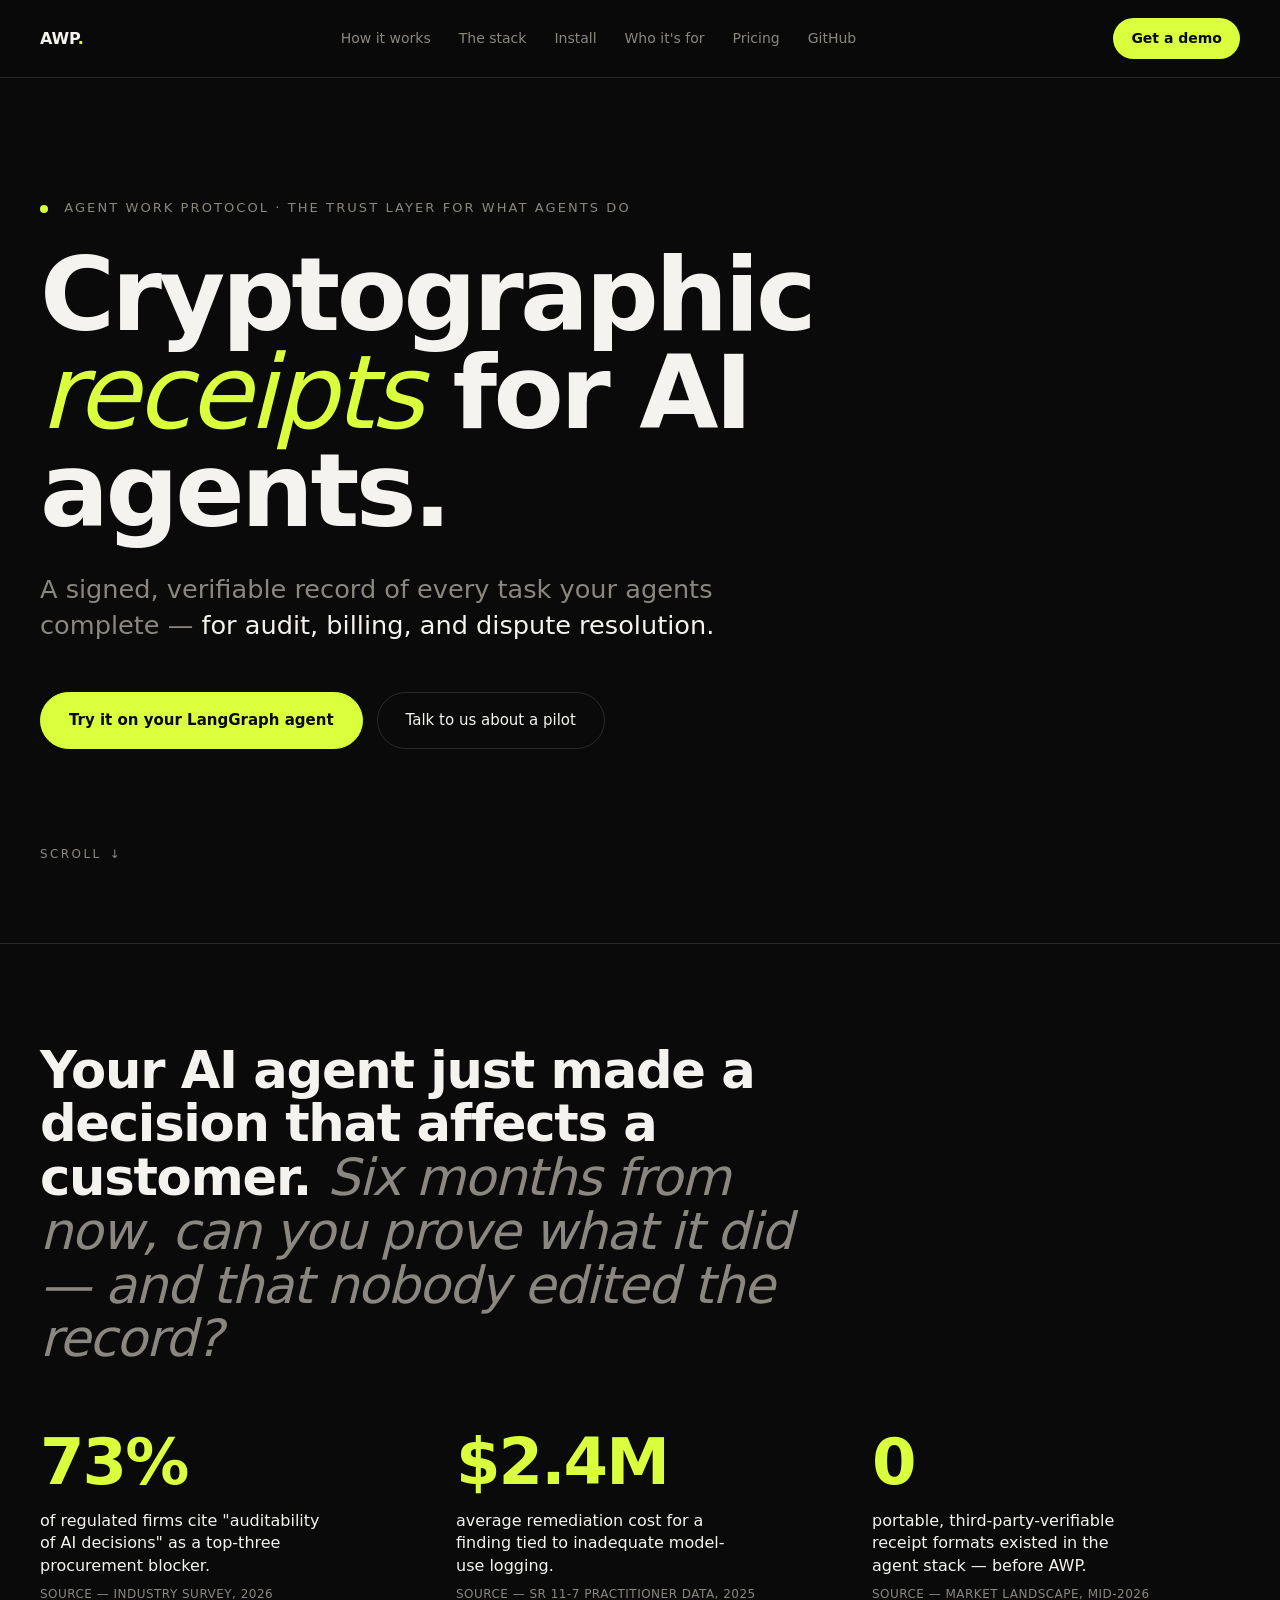
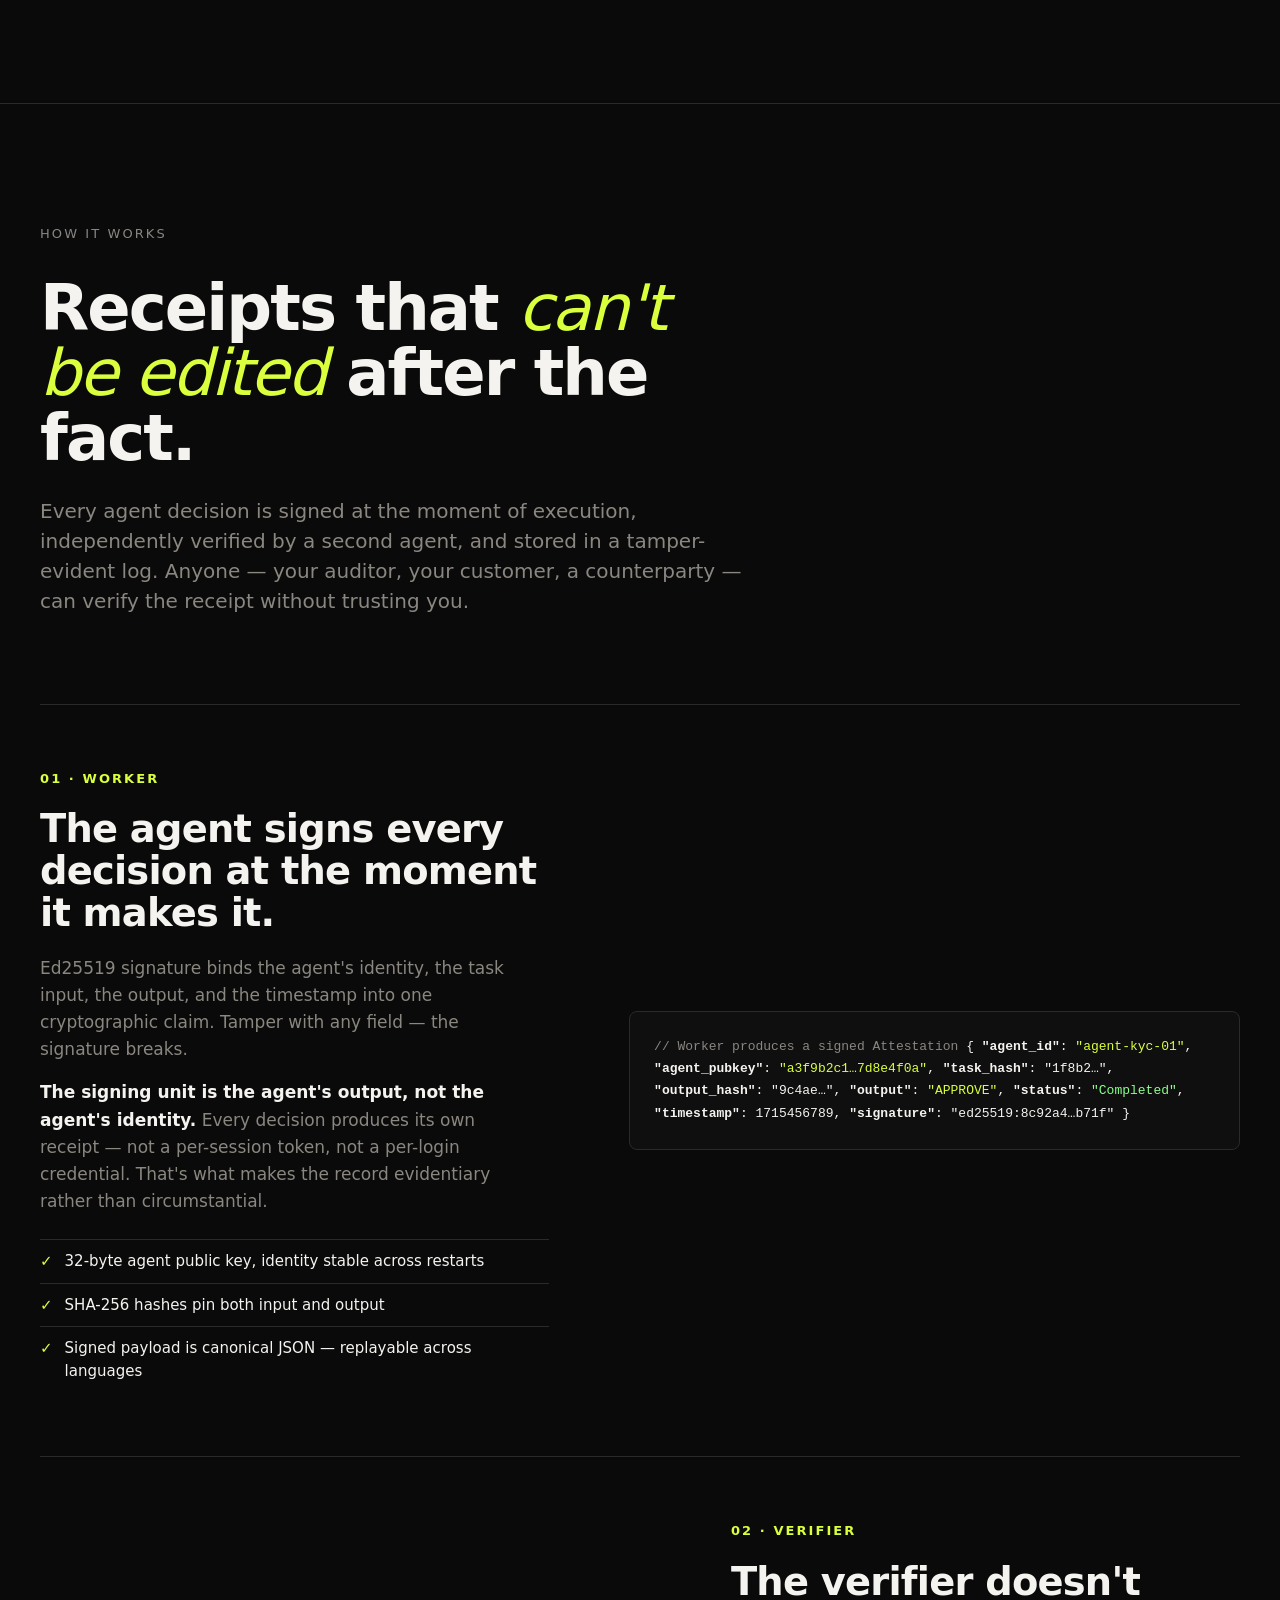
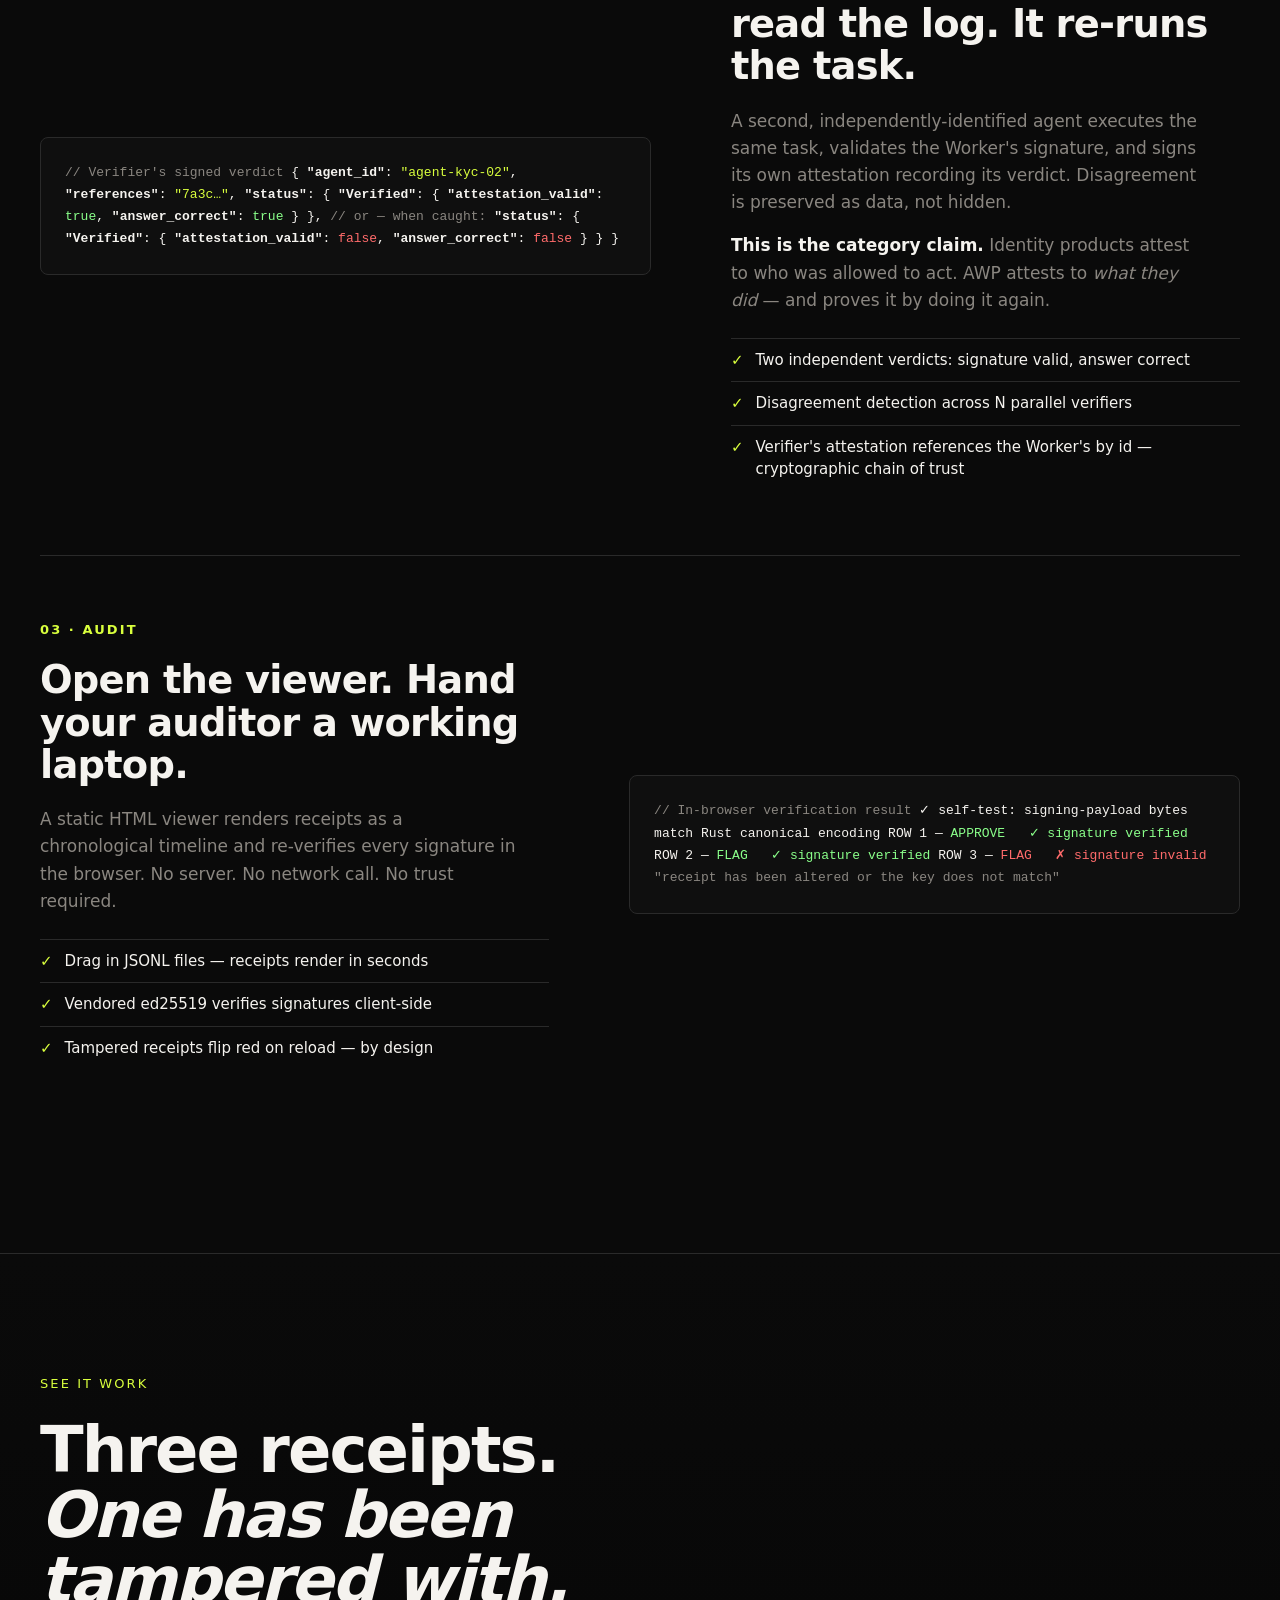
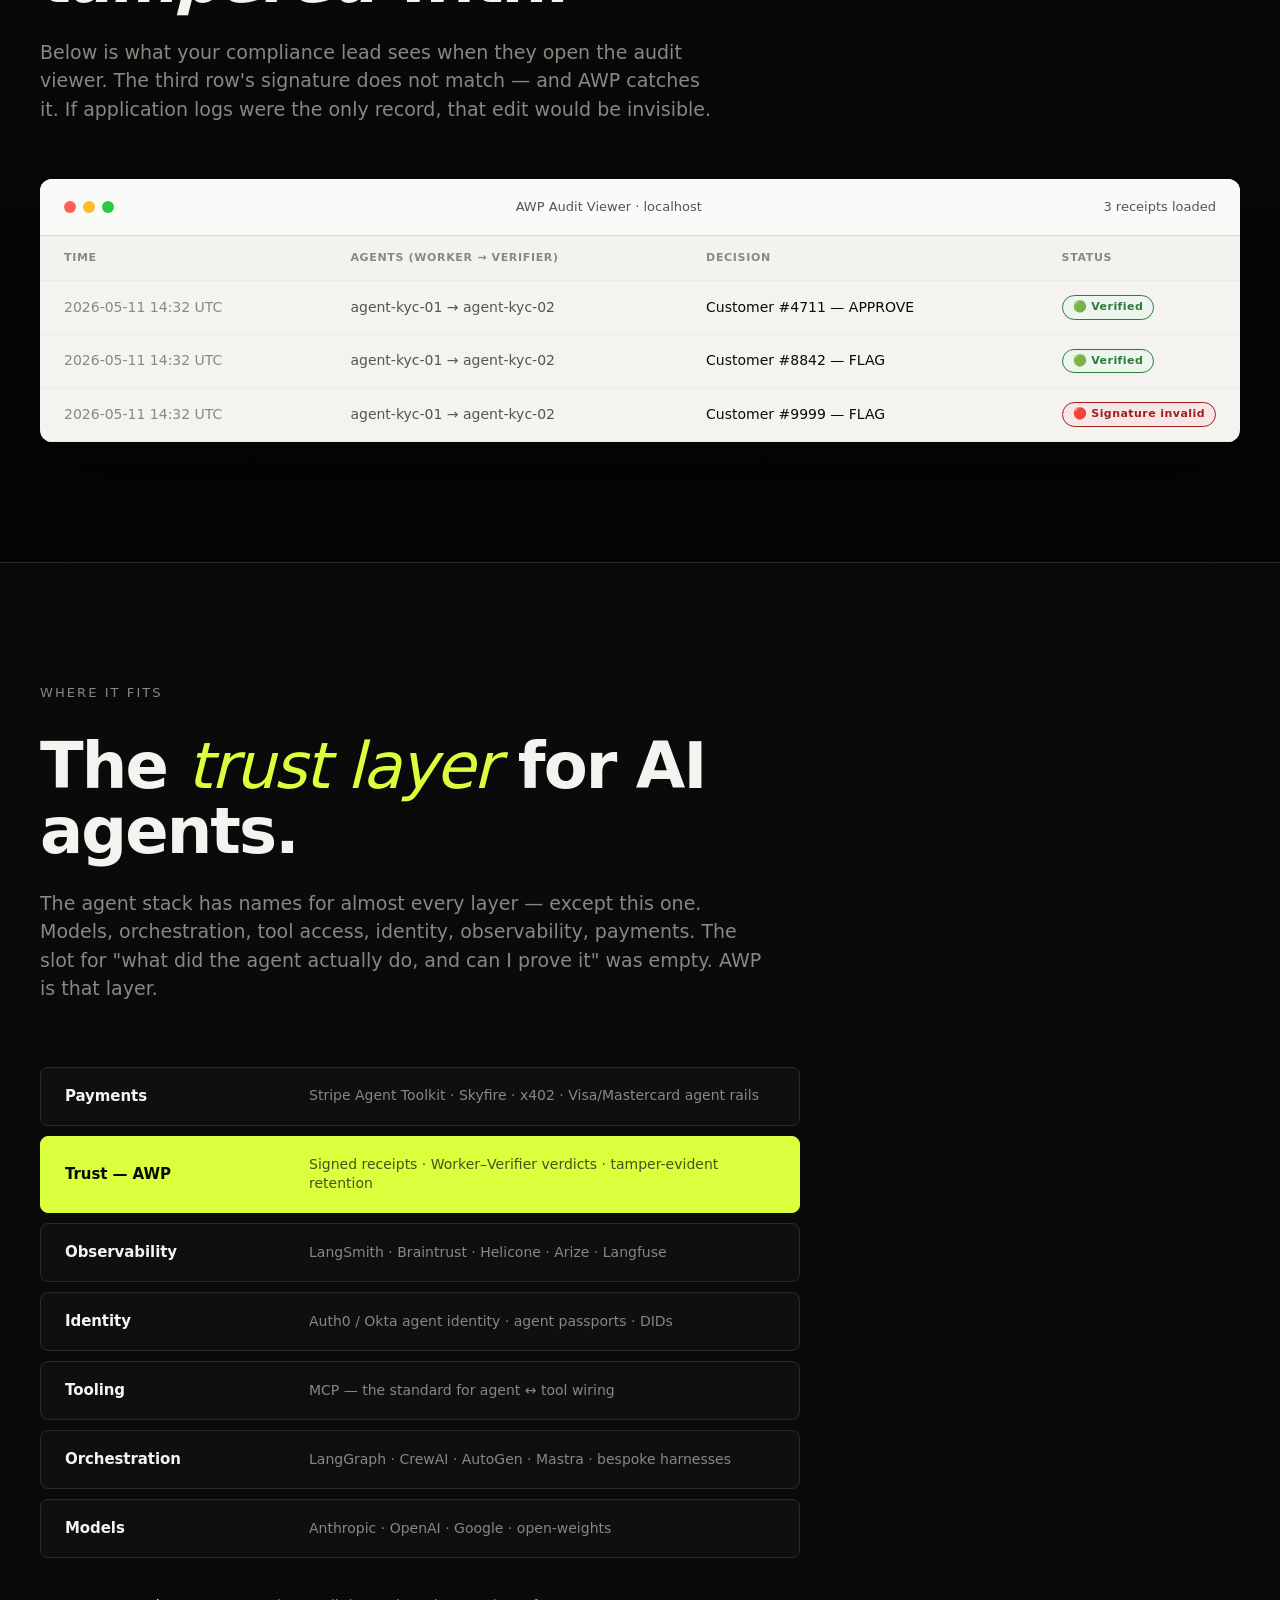
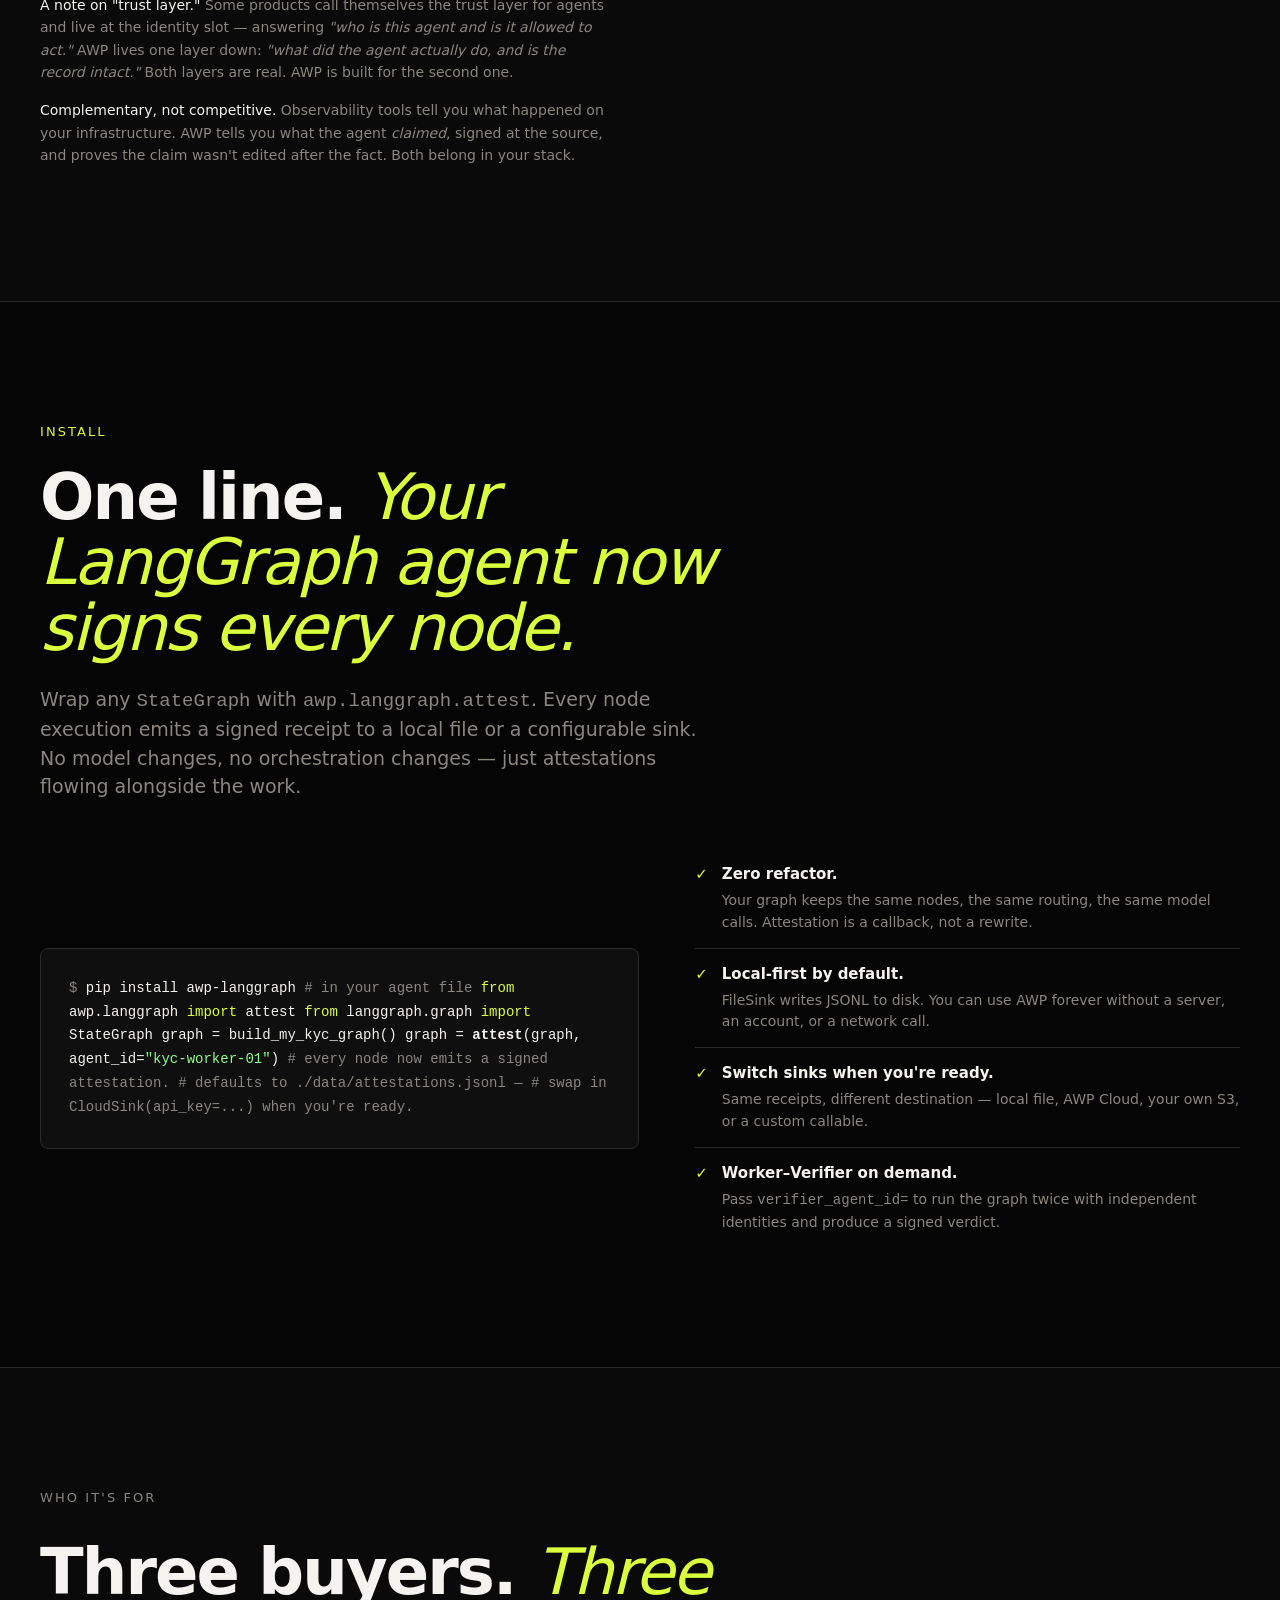
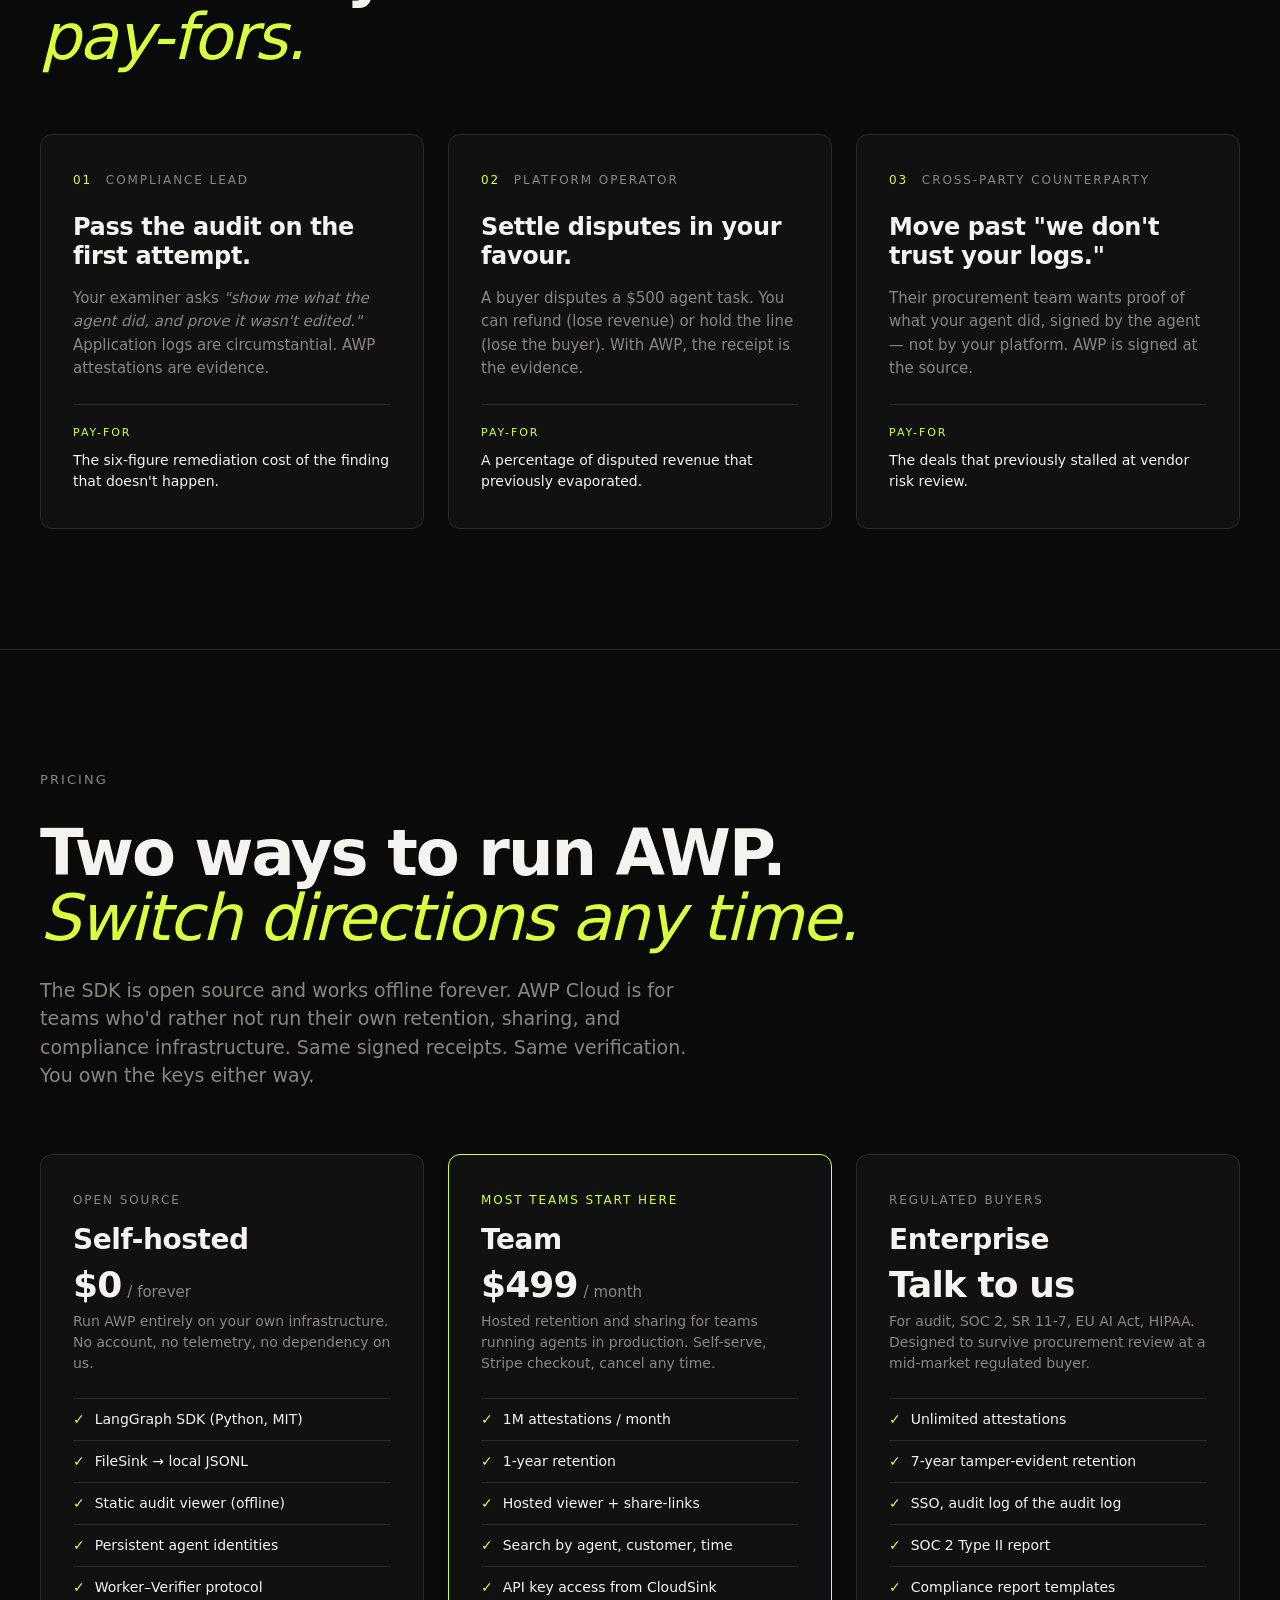
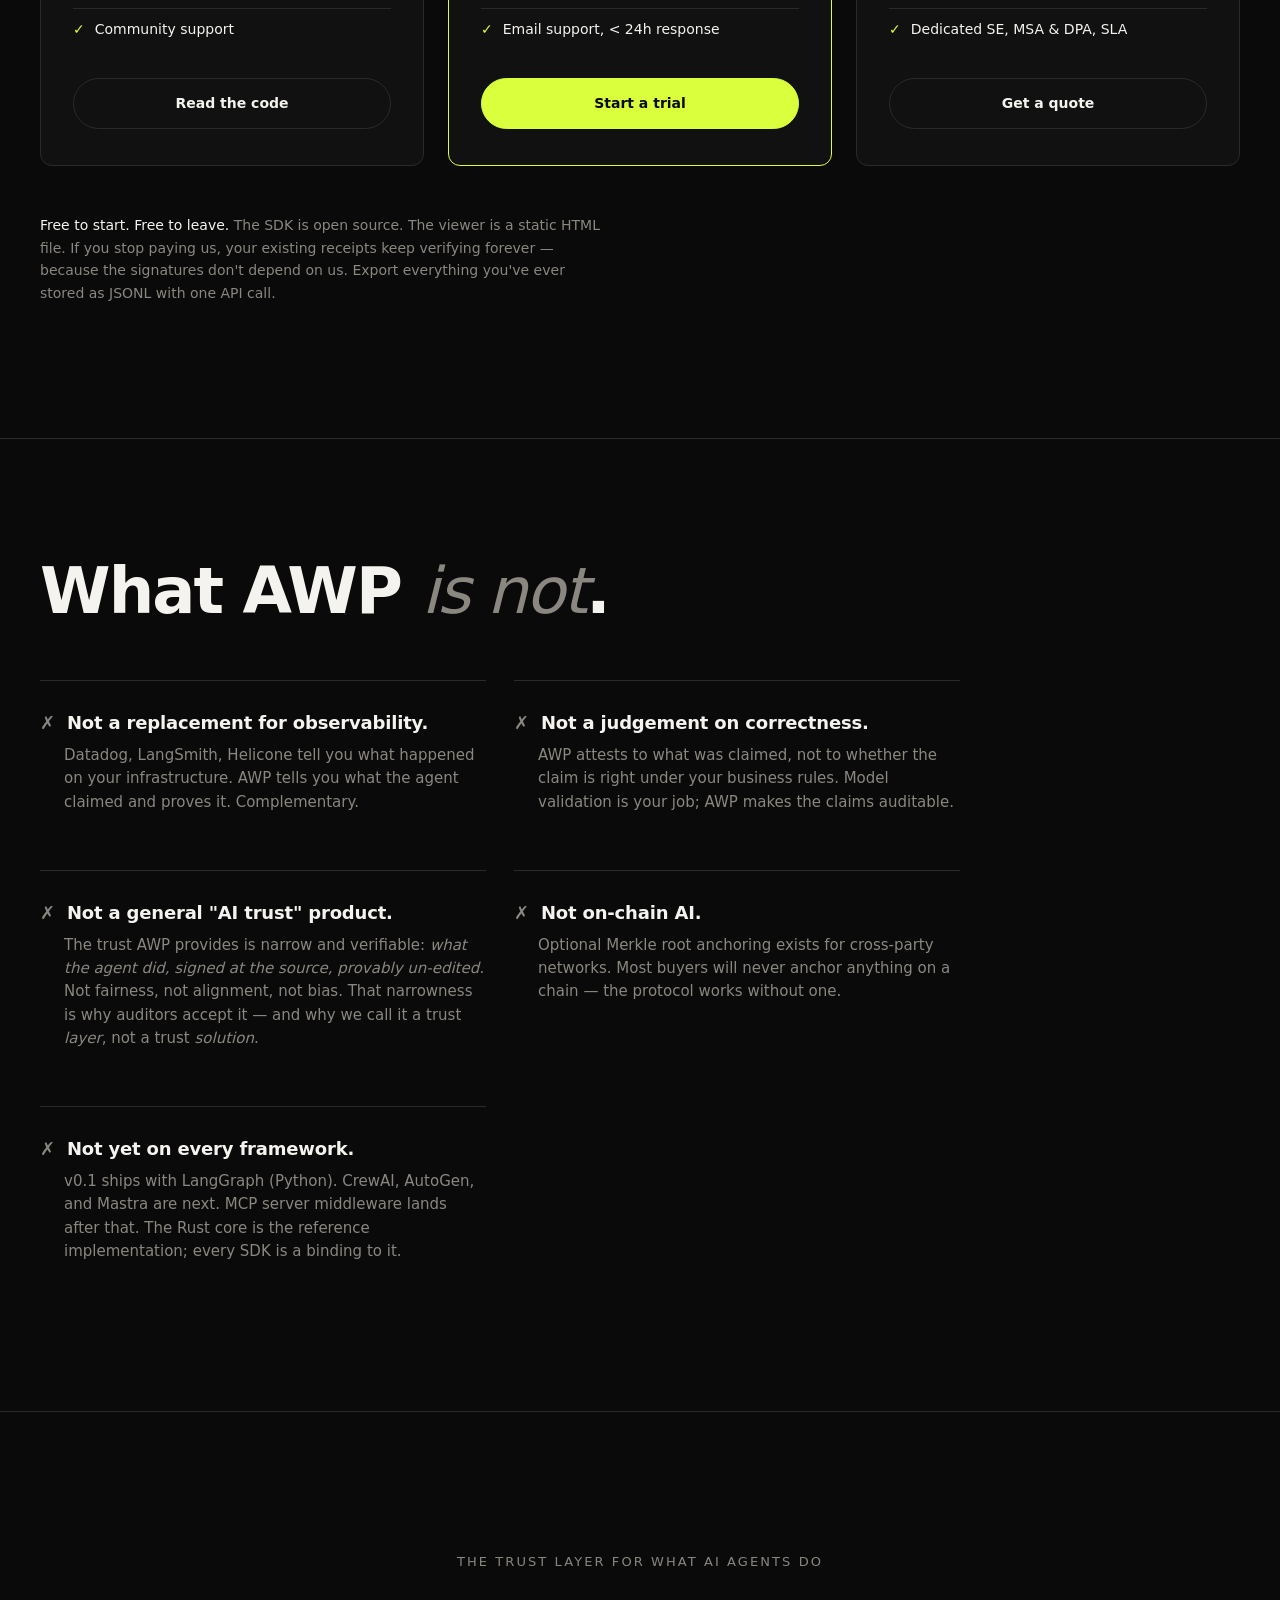
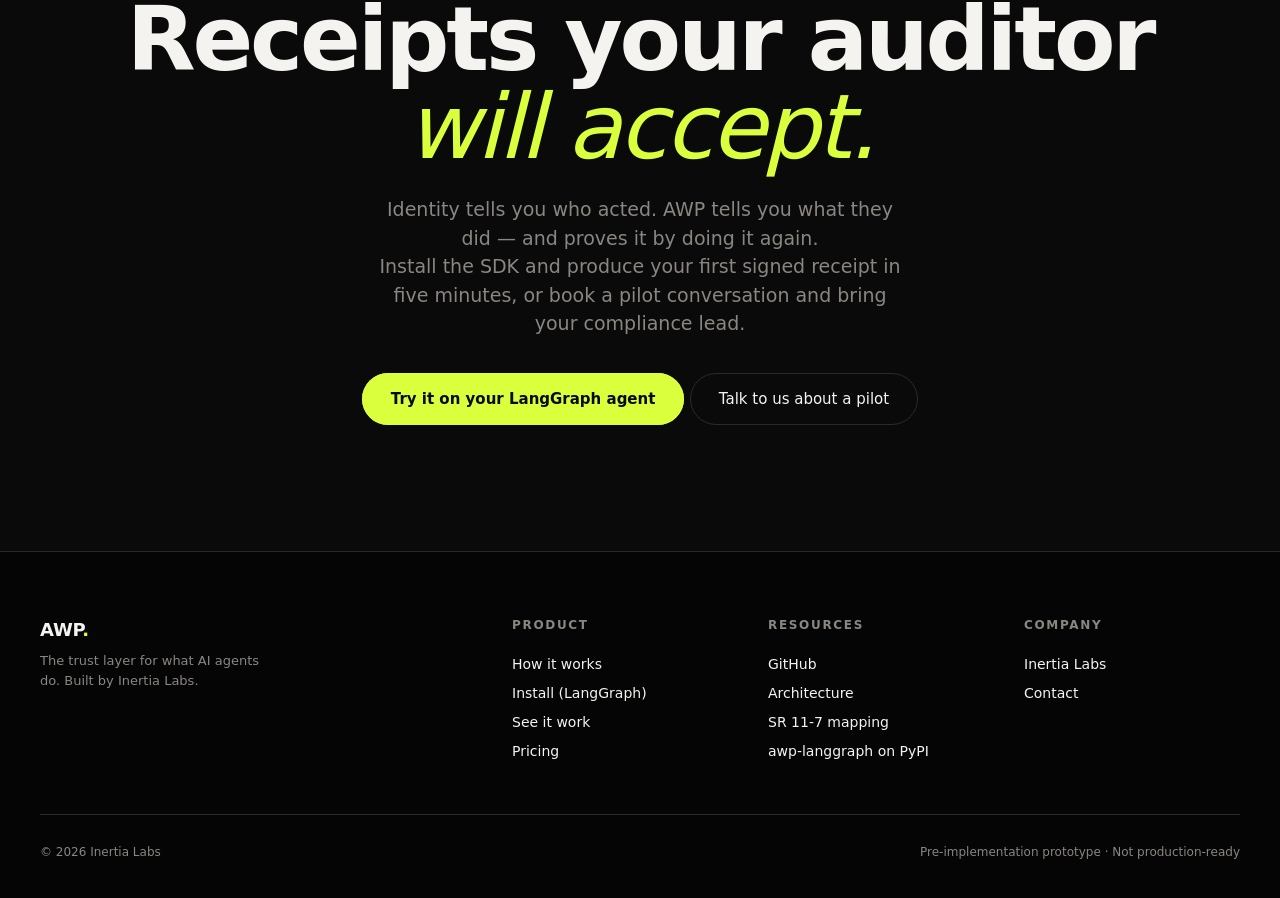
==== commit f0f7aec3: "draft landing page" ====
--- a/tools/landing-page/index.html
+++ b/tools/landing-page/index.html
@@ -3,8 +3,8 @@
 <head>
 <meta charset="utf-8">
 <meta name="viewport" content="width=device-width,initial-scale=1">
-<title>AWP — Cryptographic receipts for AI agents</title>
-<meta name="description" content="A signed, verifiable record of every task your agents complete. For audit, billing, and dispute resolution.">
+<title>AWP — The trust layer for what AI agents do</title>
+<meta name="description" content="The trust layer for what AI agents do. A signed, verifiable record of every task your agents complete — for audit, billing, and dispute resolution. Identity tells you who acted; AWP tells you what they did.">
 <style>
 :root {
     --ink:        #0a0a0a;
@@ -294,6 +294,7 @@
     margin: 0 0 16px 0;
     max-width: 44ch;
 }
+.feature p strong { color: var(--paper); font-weight: 600; }
 .feature ul {
     list-style: none;
     padding: 0;
@@ -430,6 +431,87 @@
 .demo-card .demo-badge.green { color: #2f7a3a; border-color: #2f7a3a; background: #ecf5ee; }
 .demo-card .demo-badge.red   { color: #a02020; border-color: #a02020; background: #f6e6e6; }
 
+/* ---------- stack ---------- */
+
+section.stack {
+    padding: 120px 0;
+    border-bottom: 1px solid var(--rule-soft);
+}
+section.stack .eyebrow {
+    font-size: 13px;
+    text-transform: uppercase;
+    letter-spacing: 0.16em;
+    color: var(--muted);
+    margin-bottom: 32px;
+}
+section.stack h2 {
+    font-size: clamp(40px, 5vw, 72px);
+    line-height: 1.02;
+    letter-spacing: -0.03em;
+    font-weight: 700;
+    margin: 0 0 24px 0;
+    max-width: 16ch;
+}
+section.stack h2 em {
+    font-style: italic;
+    font-weight: 500;
+    color: var(--accent);
+}
+section.stack p.lead {
+    font-size: 19px;
+    color: var(--muted);
+    max-width: 60ch;
+    margin: 0 0 64px 0;
+}
+.stack-diagram {
+    display: flex;
+    flex-direction: column;
+    gap: 10px;
+    max-width: 760px;
+}
+.stack-row {
+    display: grid;
+    grid-template-columns: 220px 1fr;
+    align-items: center;
+    gap: 24px;
+    padding: 18px 24px;
+    border: 1px solid var(--rule-soft);
+    border-radius: 8px;
+    background: #0f0f0f;
+    font-size: 15px;
+    line-height: 1.4;
+}
+.stack-row .layer-name {
+    font-weight: 600;
+    color: var(--paper);
+    letter-spacing: -0.005em;
+}
+.stack-row .layer-players {
+    color: var(--muted);
+    font-size: 14px;
+}
+.stack-row.awp {
+    background: var(--accent);
+    color: var(--ink);
+    border-color: var(--accent);
+}
+.stack-row.awp .layer-name {
+    color: var(--ink);
+    font-weight: 700;
+}
+.stack-row.awp .layer-players {
+    color: rgba(10, 10, 10, 0.7);
+    font-weight: 500;
+}
+.stack-footnote {
+    margin-top: 36px;
+    font-size: 14px;
+    color: var(--muted);
+    max-width: 64ch;
+    line-height: 1.6;
+}
+.stack-footnote strong { color: var(--paper); font-weight: 500; }
+
 /* ---------- install ---------- */
 
 section.install {
@@ -888,6 +970,7 @@
         padding: 48px 0;
     }
     .feature.reverse .feature-visual { order: 0; }
+    .stack-row { grid-template-columns: 1fr; gap: 4px; padding: 16px 20px; }
     .install-grid { grid-template-columns: 1fr; gap: 32px; }
     .price-grid { grid-template-columns: 1fr; }
     .buyer-grid { grid-template-columns: 1fr; }
@@ -904,6 +987,7 @@
         <div class="brand">AWP<span class="dot">.</span></div>
         <nav class="links">
             <a href="#how-it-works">How it works</a>
+            <a href="#stack">The stack</a>
             <a href="#install">Install</a>
             <a href="#buyers">Who it's for</a>
             <a href="#pricing">Pricing</a>
@@ -915,7 +999,7 @@
 
 <section class="hero">
     <div class="container">
-        <div class="eyebrow"><span class="dot"></span> Agent Work Protocol</div>
+        <div class="eyebrow"><span class="dot"></span> Agent Work Protocol · the trust layer for what agents do</div>
         <h1>Cryptographic <em>receipts</em> for AI agents.</h1>
         <p class="subhead">
             A signed, verifiable record of every task your agents complete —
@@ -973,6 +1057,11 @@
                     Ed25519 signature binds the agent's identity, the task input, the output, and the
                     timestamp into one cryptographic claim. Tamper with any field — the signature breaks.
                 </p>
+                <p>
+                    <strong>The signing unit is the agent's output, not the agent's identity.</strong>
+                    Every decision produces its own receipt — not a per-session token, not a per-login
+                    credential. That's what makes the record evidentiary rather than circumstantial.
+                </p>
                 <ul>
                     <li>32-byte agent public key, identity stable across restarts</li>
                     <li>SHA-256 hashes pin both input and output</li>
@@ -997,10 +1086,15 @@
         <div class="feature reverse">
             <div class="feature-copy">
                 <div class="feature-num">02 · VERIFIER</div>
-                <h3>A second agent independently checks the work.</h3>
+                <h3>The verifier doesn't read the log. It re-runs the task.</h3>
                 <p>
-                    The Verifier re-runs the task, validates the Worker's signature, and signs its own
-                    attestation recording its verdict. Disagreement is preserved as data, not hidden.
+                    A second, independently-identified agent executes the same task, validates the Worker's
+                    signature, and signs its own attestation recording its verdict. Disagreement is preserved
+                    as data, not hidden.
+                </p>
+                <p>
+                    <strong>This is the category claim.</strong> Identity products attest to who was
+                    allowed to act. AWP attests to <em>what they did</em> — and proves it by doing it again.
                 </p>
                 <ul>
                     <li>Two independent verdicts: signature valid, answer correct</li>
@@ -1110,6 +1204,59 @@
     </div>
 </section>
 
+<section class="stack" id="stack">
+    <div class="container">
+        <div class="eyebrow">Where it fits</div>
+        <h2>The <em>trust layer</em> for AI agents.</h2>
+        <p class="lead">
+            The agent stack has names for almost every layer — except this one. Models, orchestration,
+            tool access, identity, observability, payments. The slot for "what did the agent actually do,
+            and can I prove it" was empty. AWP is that layer.
+        </p>
+        <div class="stack-diagram">
+            <div class="stack-row">
+                <div class="layer-name">Payments</div>
+                <div class="layer-players">Stripe Agent Toolkit · Skyfire · x402 · Visa/Mastercard agent rails</div>
+            </div>
+            <div class="stack-row awp">
+                <div class="layer-name">Trust — AWP</div>
+                <div class="layer-players">Signed receipts · Worker–Verifier verdicts · tamper-evident retention</div>
+            </div>
+            <div class="stack-row">
+                <div class="layer-name">Observability</div>
+                <div class="layer-players">LangSmith · Braintrust · Helicone · Arize · Langfuse</div>
+            </div>
+            <div class="stack-row">
+                <div class="layer-name">Identity</div>
+                <div class="layer-players">Auth0 / Okta agent identity · agent passports · DIDs</div>
+            </div>
+            <div class="stack-row">
+                <div class="layer-name">Tooling</div>
+                <div class="layer-players">MCP — the standard for agent ↔ tool wiring</div>
+            </div>
+            <div class="stack-row">
+                <div class="layer-name">Orchestration</div>
+                <div class="layer-players">LangGraph · CrewAI · AutoGen · Mastra · bespoke harnesses</div>
+            </div>
+            <div class="stack-row">
+                <div class="layer-name">Models</div>
+                <div class="layer-players">Anthropic · OpenAI · Google · open-weights</div>
+            </div>
+        </div>
+        <p class="stack-footnote">
+            <strong>A note on "trust layer."</strong> Some products call themselves the trust layer for
+            agents and live at the identity slot — answering <em>"who is this agent and is it allowed
+            to act."</em> AWP lives one layer down: <em>"what did the agent actually do, and is the
+            record intact."</em> Both layers are real. AWP is built for the second one.
+        </p>
+        <p class="stack-footnote" style="margin-top: 16px;">
+            <strong>Complementary, not competitive.</strong> Observability tools tell you what happened on
+            your infrastructure. AWP tells you what the agent <em>claimed</em>, signed at the source, and
+            proves the claim wasn't edited after the fact. Both belong in your stack.
+        </p>
+    </div>
+</section>
+
 <section class="install" id="install">
     <div class="container">
         <div class="eyebrow">Install</div>
@@ -1286,6 +1433,10 @@
                 <p>AWP attests to what was claimed, not to whether the claim is right under your business rules. Model validation is your job; AWP makes the claims auditable.</p>
             </div>
             <div class="not-card">
+                <h4>Not a general "AI trust" product.</h4>
+                <p>The trust AWP provides is narrow and verifiable: <em>what the agent did, signed at the source, provably un-edited.</em> Not fairness, not alignment, not bias. That narrowness is why auditors accept it — and why we call it a trust <em>layer</em>, not a trust <em>solution</em>.</p>
+            </div>
+            <div class="not-card">
                 <h4>Not on-chain AI.</h4>
                 <p>Optional Merkle root anchoring exists for cross-party networks. Most buyers will never anchor anything on a chain — the protocol works without one.</p>
             </div>
@@ -1299,10 +1450,11 @@
 
 <section class="final" id="final">
     <div class="container">
+        <div class="eyebrow" style="text-transform: uppercase; letter-spacing: 0.16em; color: var(--muted); font-size: 13px; margin-bottom: 24px;">The trust layer for what AI agents do</div>
         <h2>Receipts your auditor <em>will accept.</em></h2>
         <p>
-            Install the SDK and produce your first signed receipt in five minutes — or book a pilot
-            conversation and bring your compliance lead.
+            Identity tells you who acted. AWP tells you what they did — and proves it by doing it again.<br>
+            Install the SDK and produce your first signed receipt in five minutes, or book a pilot conversation and bring your compliance lead.
         </p>
         <div class="hero-ctas" style="justify-content: center;">
             <a href="#install" class="btn-primary">Try it on your LangGraph agent</a>
@@ -1316,7 +1468,7 @@
         <div class="footer-grid">
             <div class="footer-brand">
                 <h4>AWP<span class="dot">.</span></h4>
-                <p>Cryptographic receipts for AI agents. Built by Inertia Labs.</p>
+                <p>The trust layer for what AI agents do. Built by Inertia Labs.</p>
             </div>
             <div class="footer-col">
                 <h5>Product</h5>
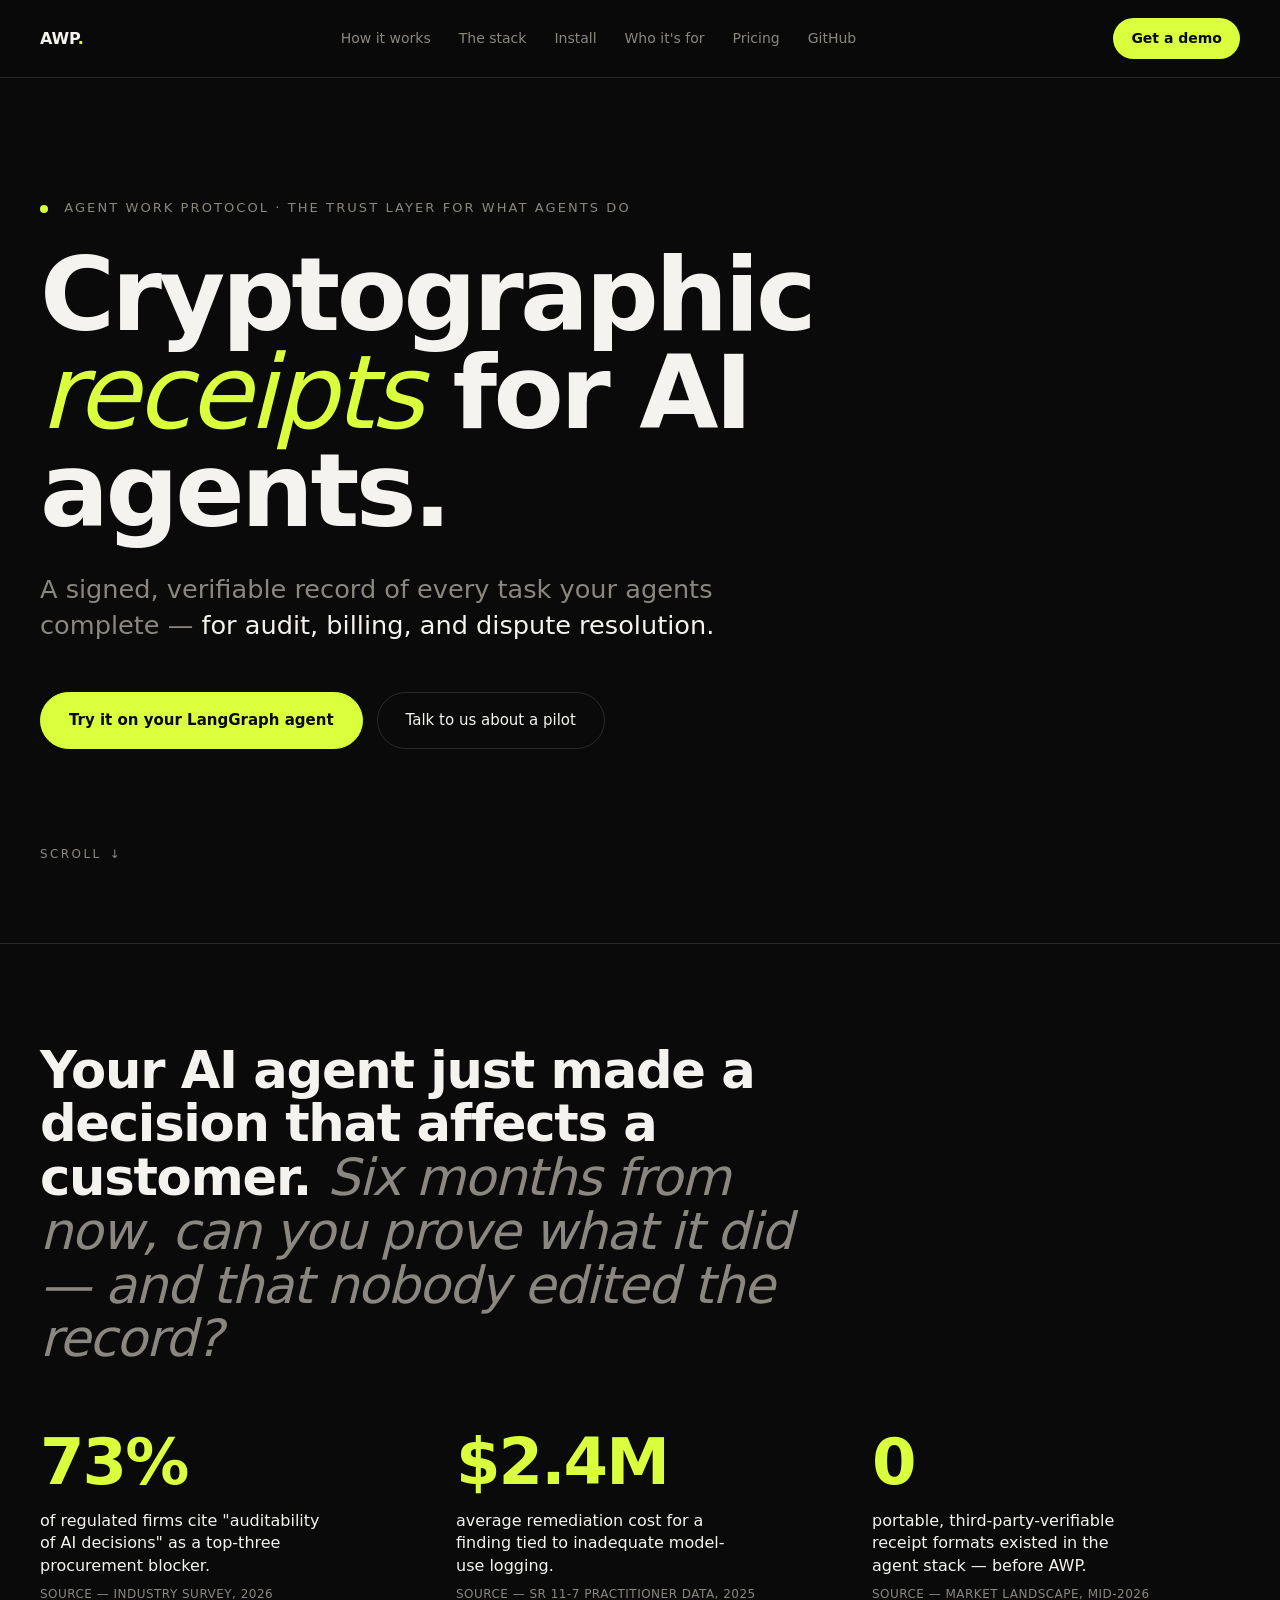
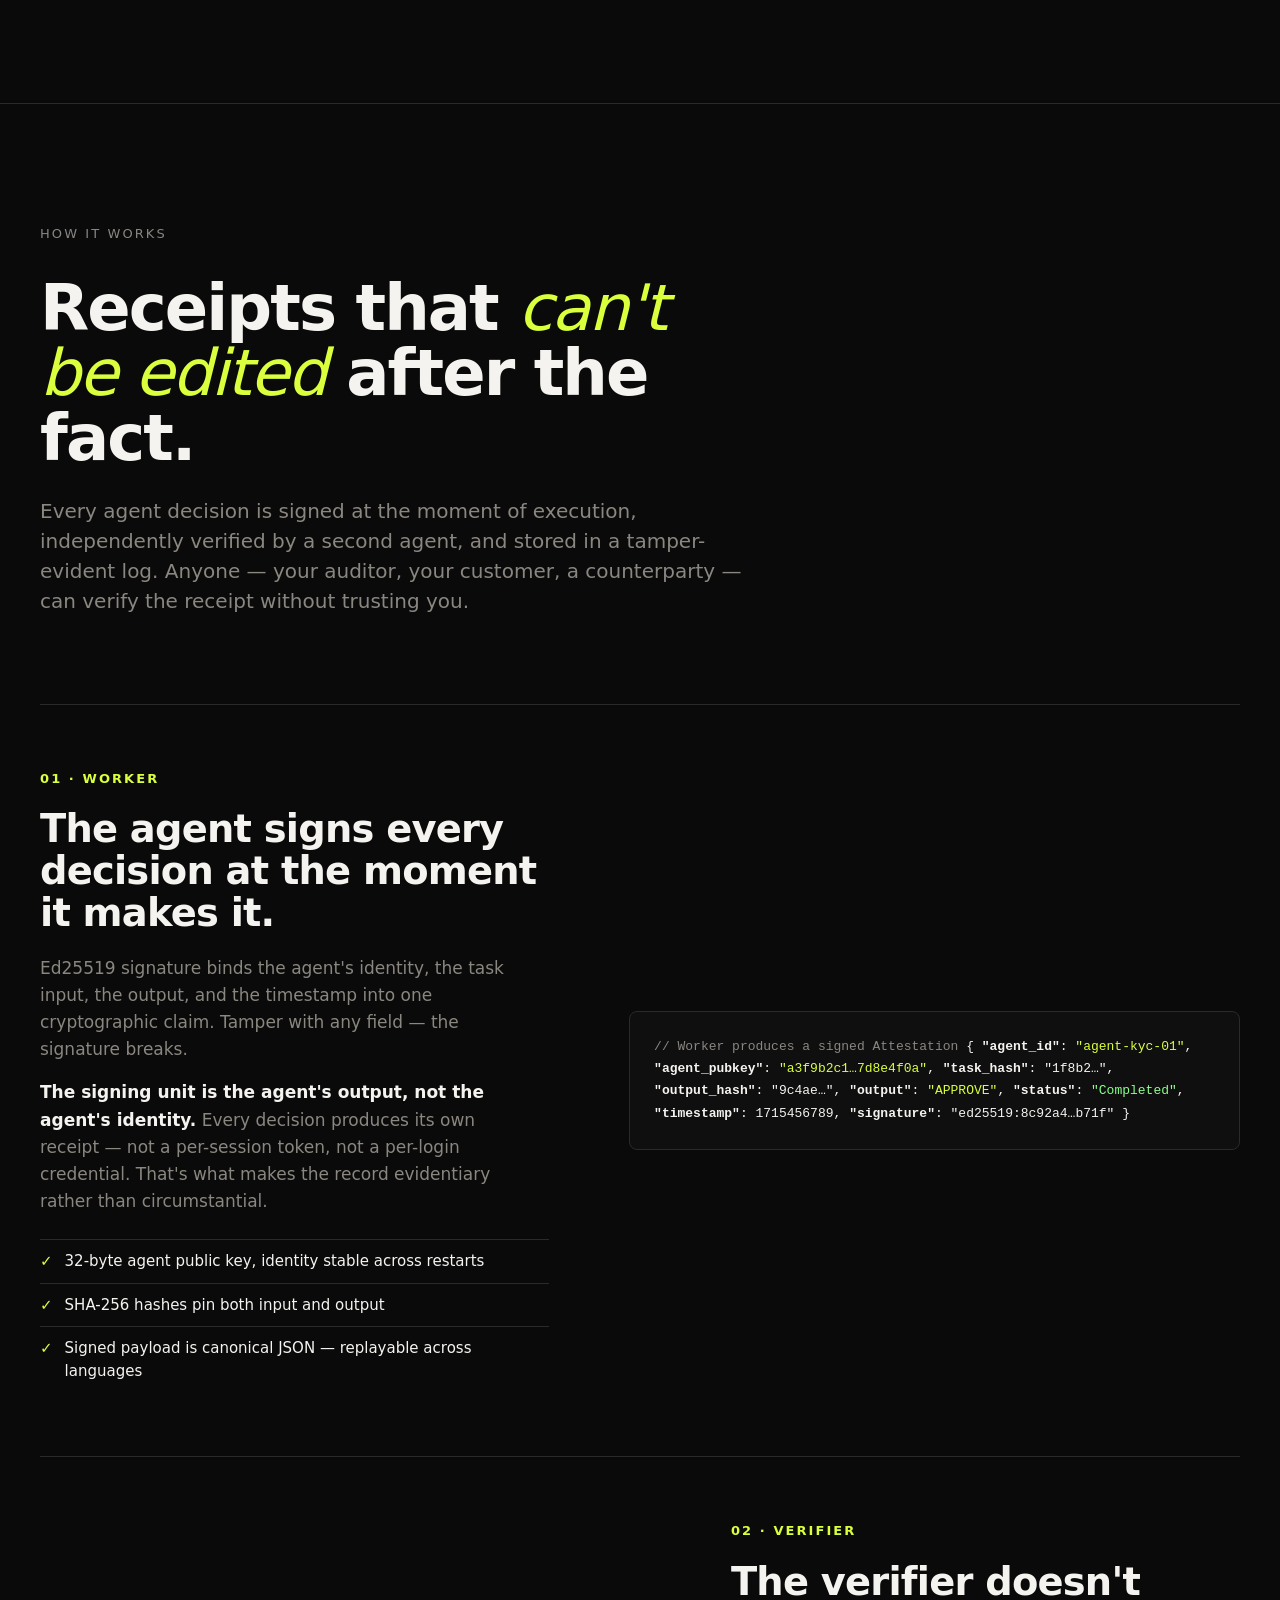
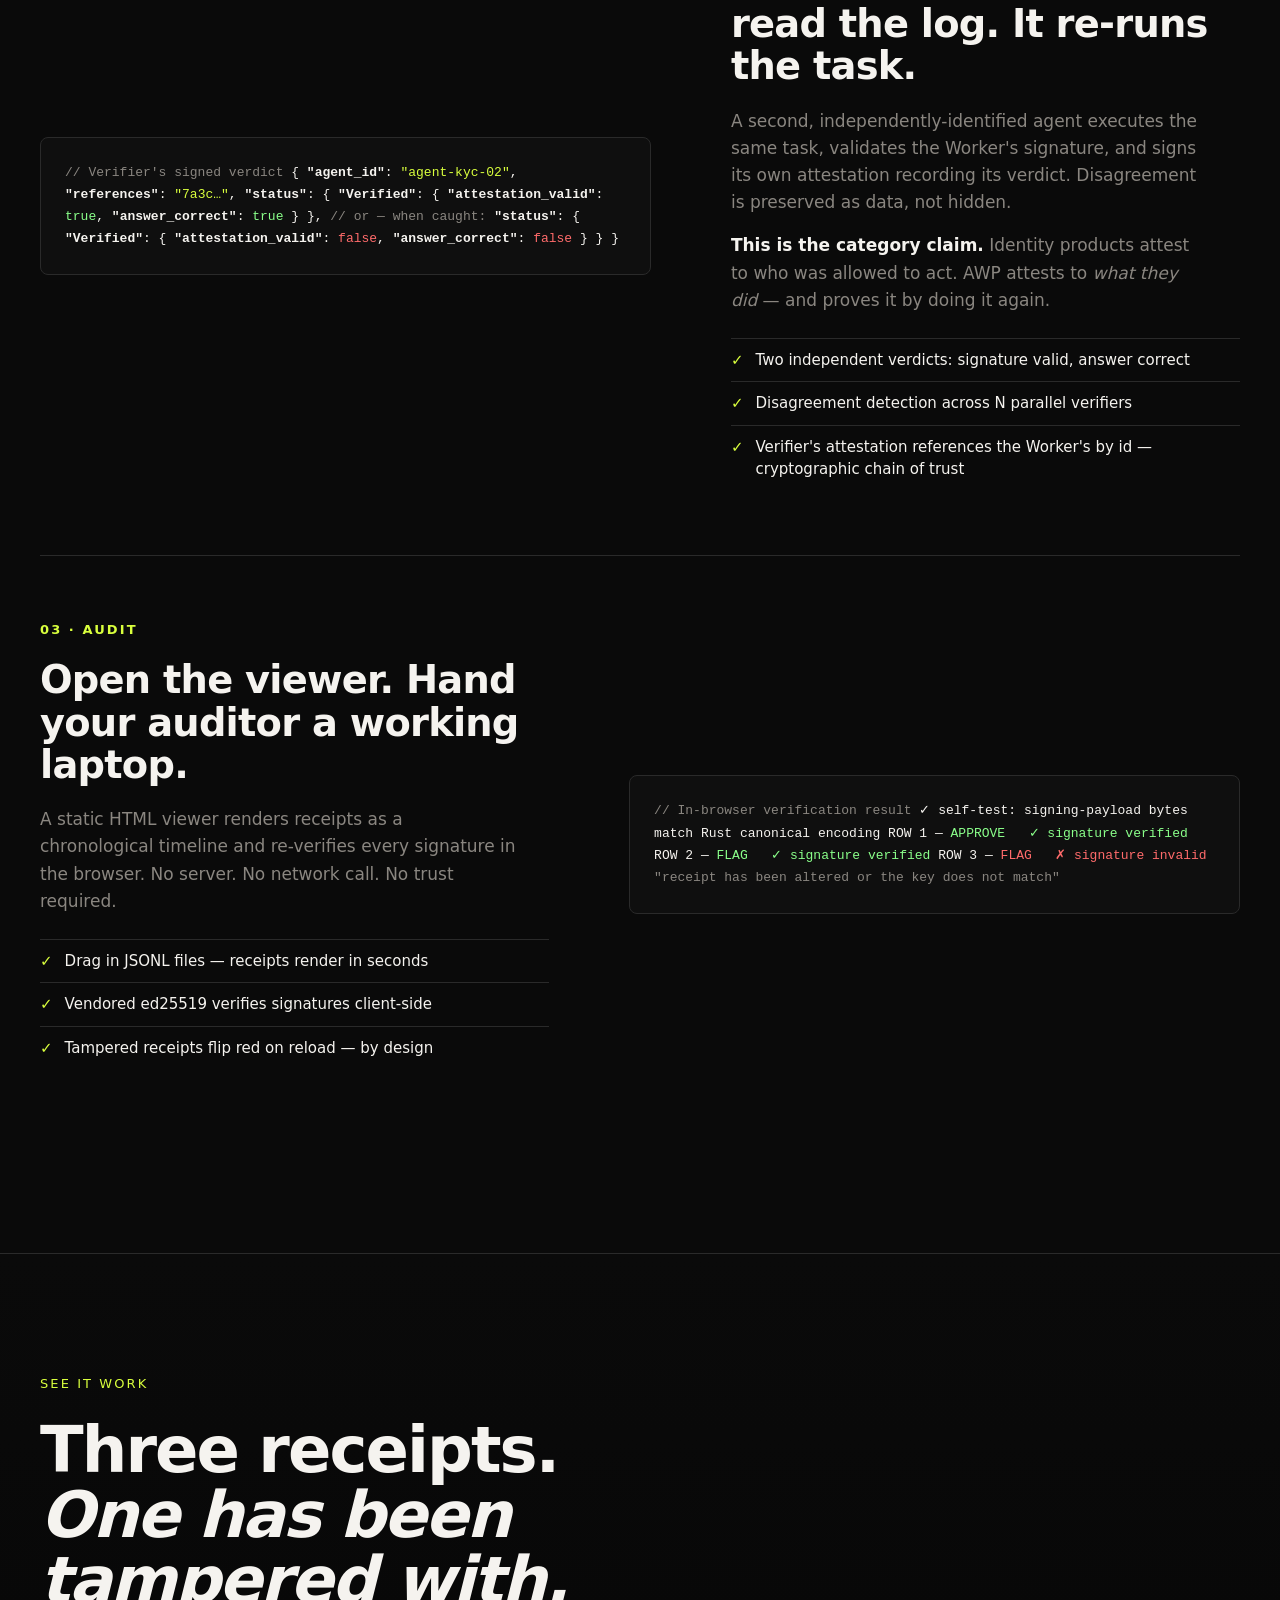
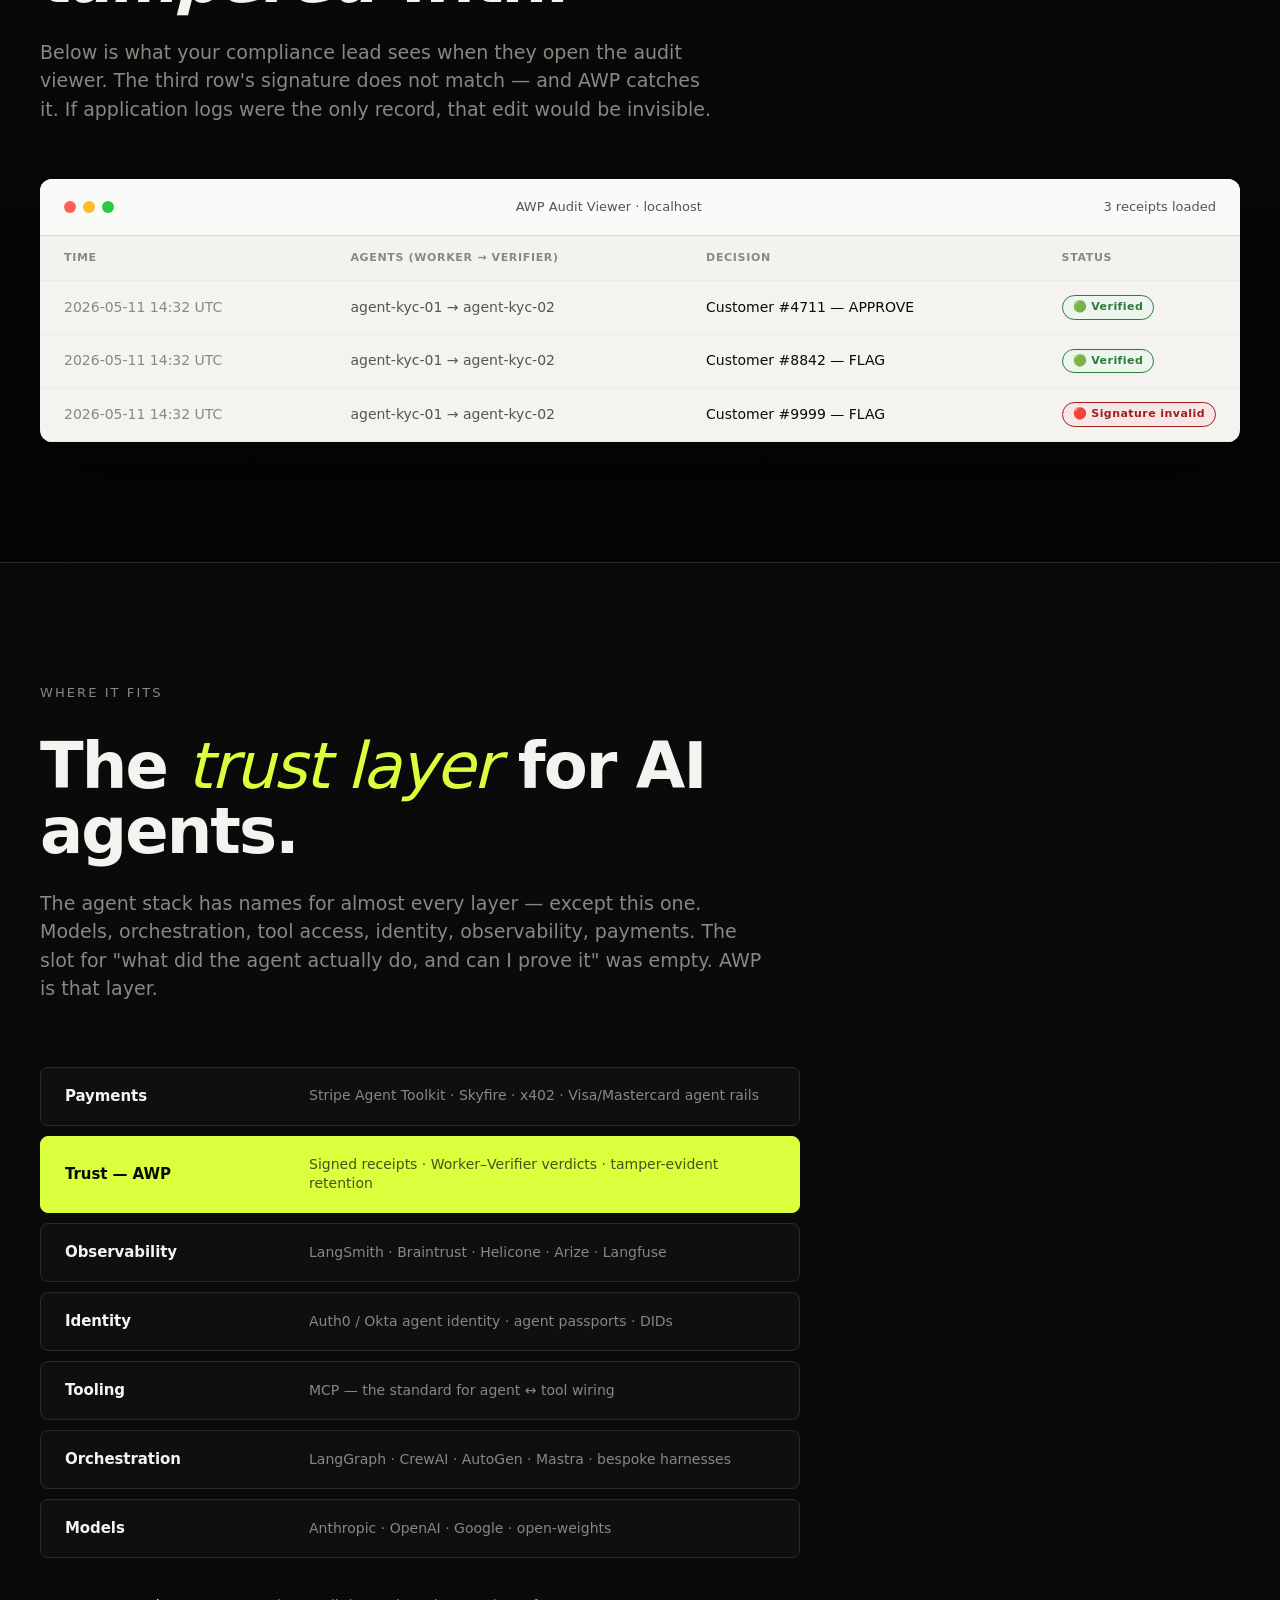
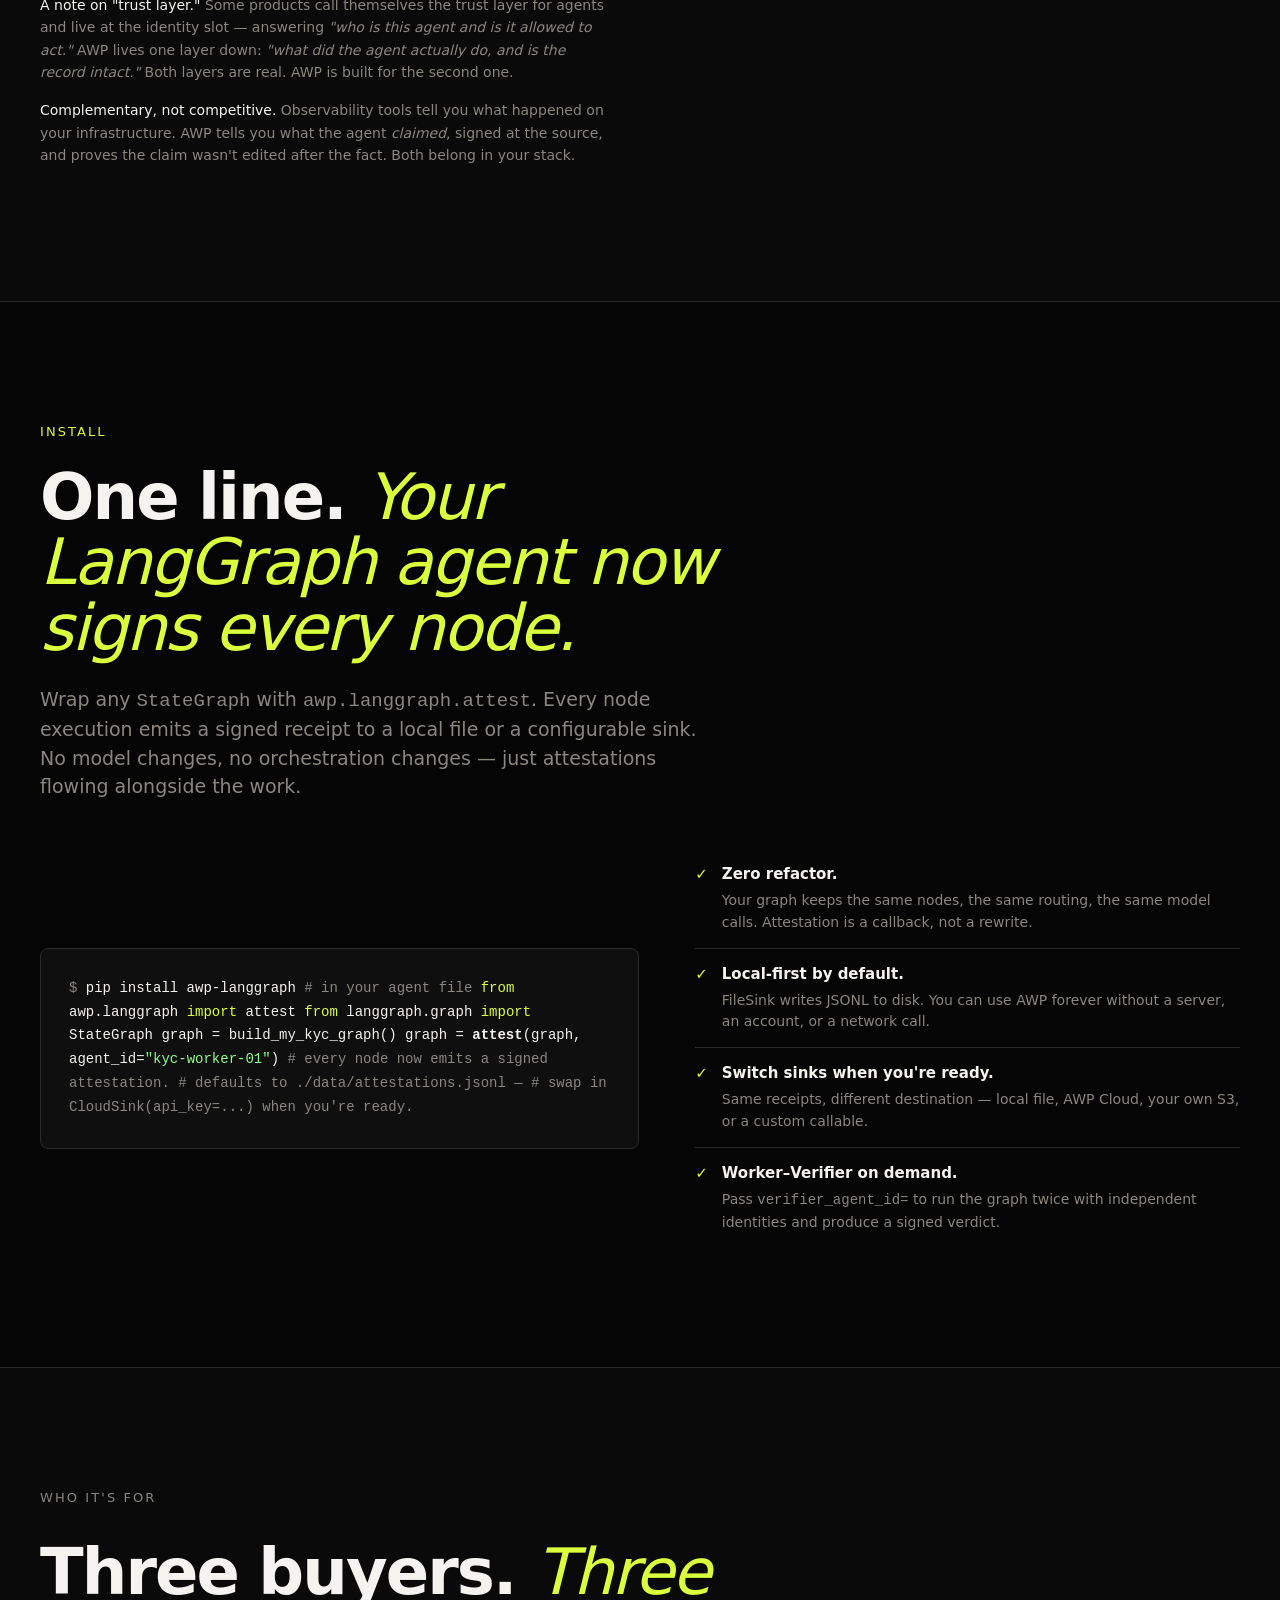
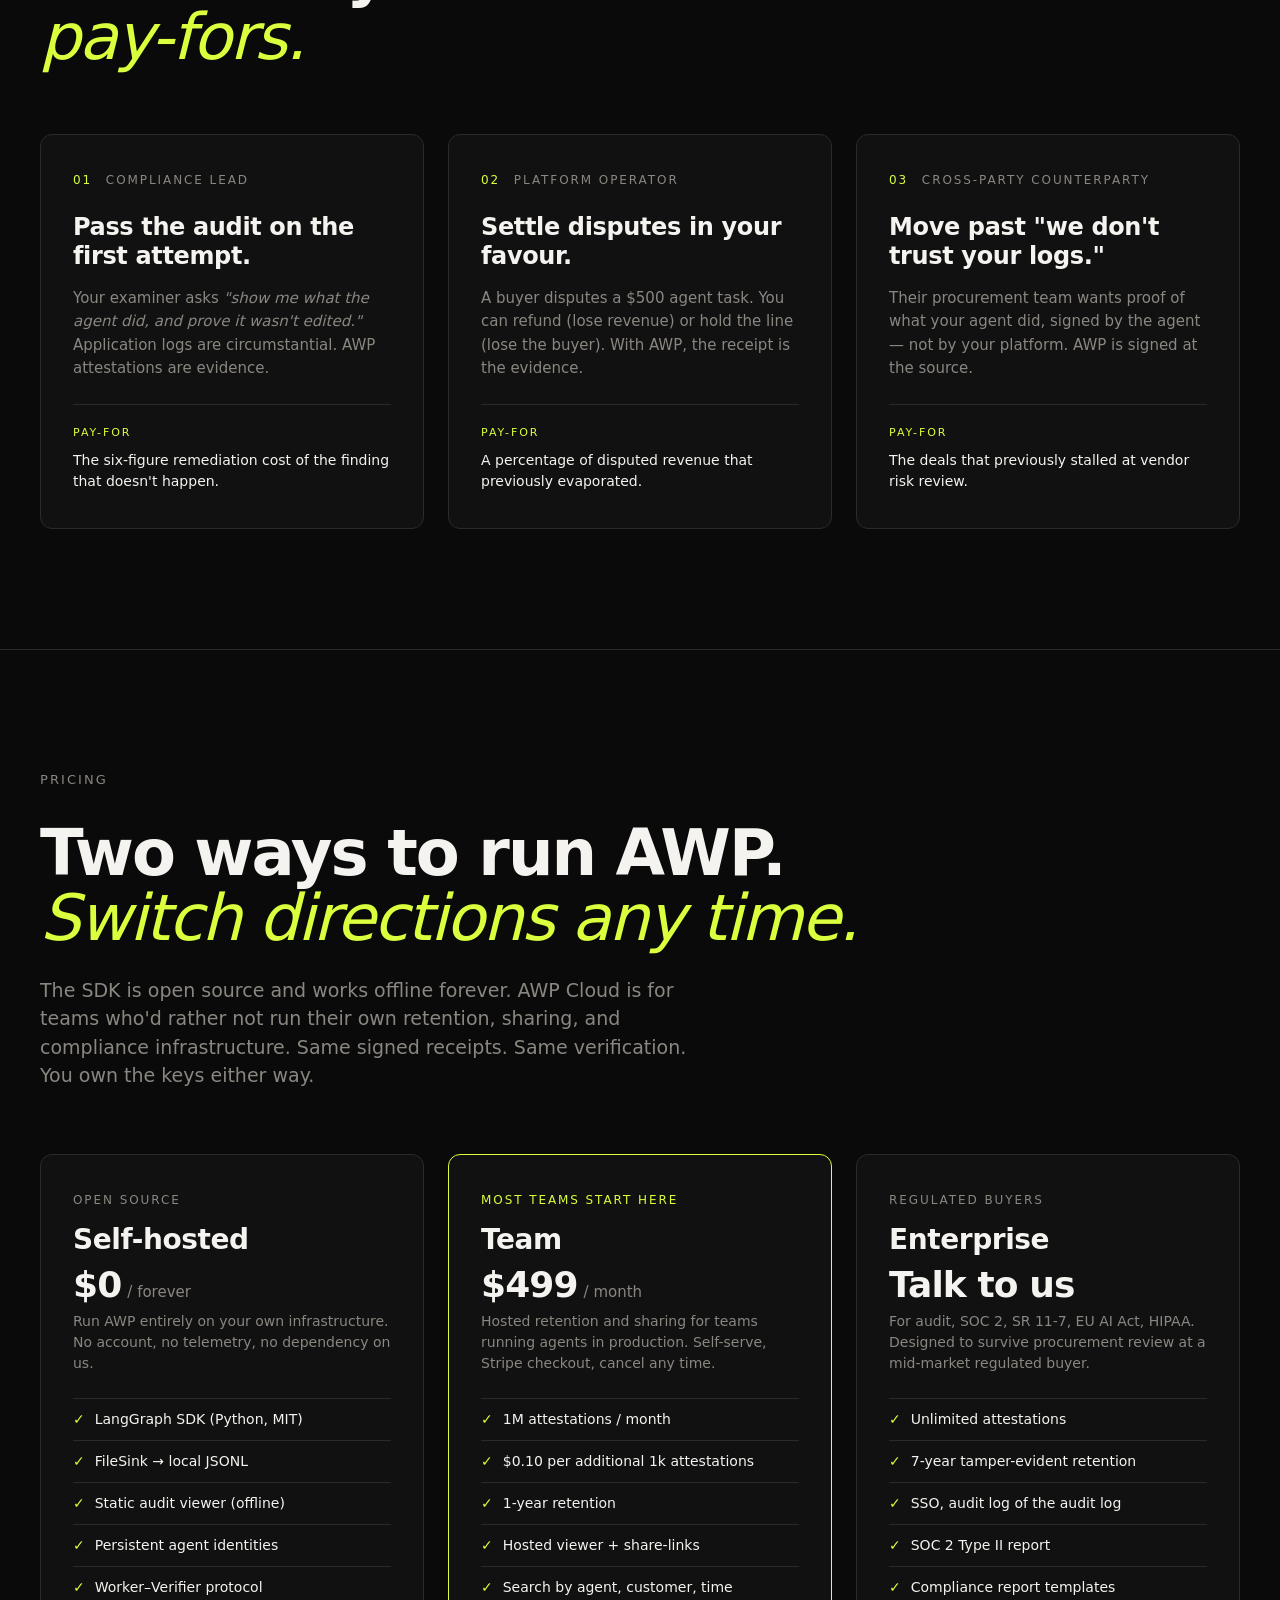
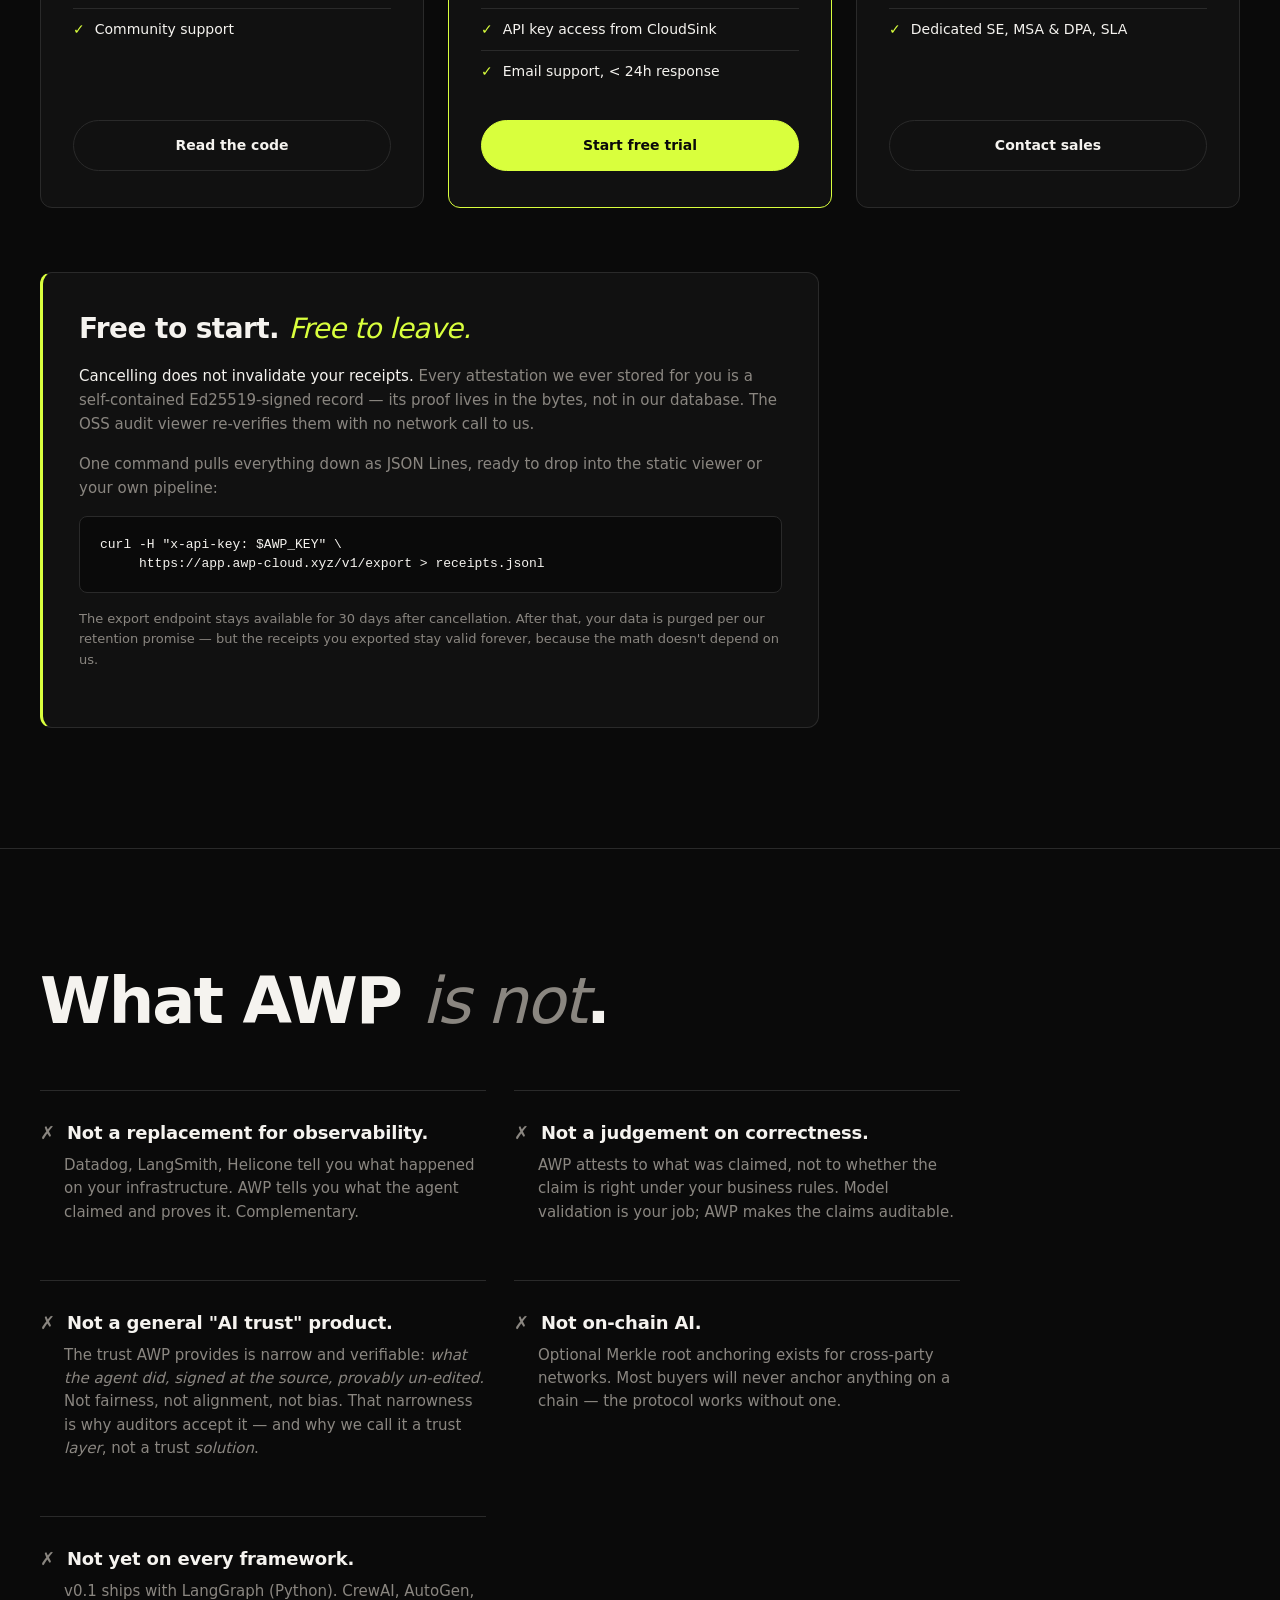
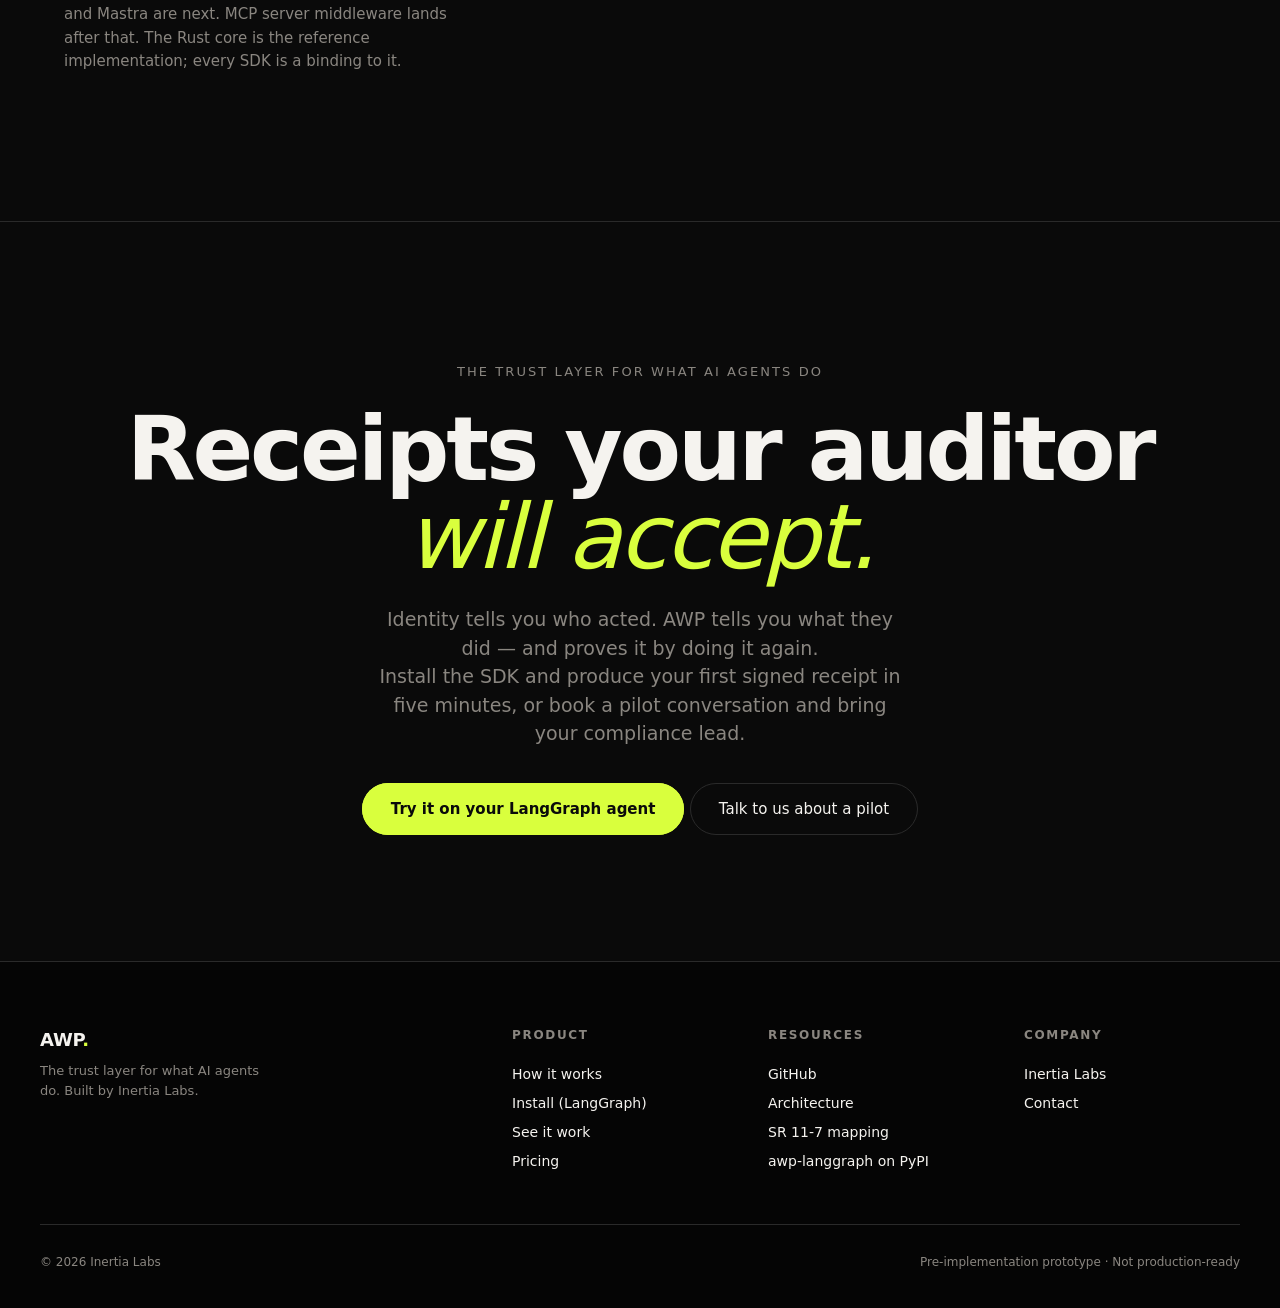
==== commit 3565cfef: "feat(landing): wire pricing CTAs and add free-to-leave callout Stripe Checkout for Team tier, mailto" ====
--- a/tools/landing-page/index.html
+++ b/tools/landing-page/index.html
@@ -826,6 +826,53 @@
     line-height: 1.6;
 }
 .pricing-footnote strong { color: var(--paper); font-weight: 500; }
+
+.free-to-leave {
+    margin-top: 64px;
+    padding: 40px 36px;
+    background: #111;
+    border: 1px solid var(--rule-soft);
+    border-left: 3px solid var(--accent);
+    border-radius: 12px;
+    max-width: 72ch;
+}
+.free-to-leave h3 {
+    font-size: 28px;
+    line-height: 1.15;
+    letter-spacing: -0.02em;
+    font-weight: 700;
+    margin: 0 0 18px 0;
+}
+.free-to-leave h3 em {
+    font-style: italic;
+    font-weight: 500;
+    color: var(--accent);
+}
+.free-to-leave p {
+    font-size: 15px;
+    line-height: 1.6;
+    color: var(--muted);
+    margin: 0 0 16px 0;
+}
+.free-to-leave p strong { color: var(--paper); font-weight: 500; }
+.free-to-leave pre {
+    background: var(--ink);
+    border: 1px solid var(--rule-soft);
+    border-radius: 8px;
+    padding: 18px 20px;
+    margin: 0 0 16px 0;
+    overflow-x: auto;
+    font-family: "SF Mono", "Menlo", "Monaco", "Consolas", monospace;
+    font-size: 13px;
+    line-height: 1.5;
+    color: var(--paper);
+}
+.free-to-leave pre code { color: inherit; background: none; padding: 0; }
+.free-to-leave .leave-note {
+    margin-top: 8px;
+    font-size: 13px;
+    color: var(--muted);
+}
 
 /* ---------- what-its-not ---------- */
 
@@ -1388,13 +1435,14 @@
                 <p class="tier-strap">Hosted retention and sharing for teams running agents in production. Self-serve, Stripe checkout, cancel any time.</p>
                 <ul>
                     <li>1M attestations / month</li>
+                    <li>$0.10 per additional 1k attestations</li>
                     <li>1-year retention</li>
                     <li>Hosted viewer + share-links</li>
                     <li>Search by agent, customer, time</li>
                     <li>API key access from CloudSink</li>
                     <li>Email support, &lt; 24h response</li>
                 </ul>
-                <a href="#final" class="tier-cta">Start a trial</a>
+                <a href="https://app.awp-cloud.xyz/billing/checkout?plan=team" class="tier-cta">Start free trial</a>
             </div>
             <div class="price-card">
                 <div class="tier-label">Regulated buyers</div>
@@ -1409,14 +1457,29 @@
                     <li>Compliance report templates</li>
                     <li>Dedicated SE, MSA &amp; DPA, SLA</li>
                 </ul>
-                <a href="#final" class="tier-cta">Get a quote</a>
+                <a href="mailto:hello@inertialabs.xyz?subject=AWP%20Enterprise%20enquiry" class="tier-cta">Contact sales</a>
             </div>
         </div>
-        <p class="pricing-footnote">
-            <strong>Free to start. Free to leave.</strong> The SDK is open source. The viewer is a static
-            HTML file. If you stop paying us, your existing receipts keep verifying forever — because the
-            signatures don't depend on us. Export everything you've ever stored as JSONL with one API call.
-        </p>
+        <div class="free-to-leave" id="free-to-leave">
+            <h3>Free to start. <em>Free to leave.</em></h3>
+            <p>
+                <strong>Cancelling does not invalidate your receipts.</strong> Every attestation we
+                ever stored for you is a self-contained Ed25519-signed record — its proof lives in
+                the bytes, not in our database. The OSS audit viewer re-verifies them with no
+                network call to us.
+            </p>
+            <p>
+                One command pulls everything down as JSON Lines, ready to drop into the static
+                viewer or your own pipeline:
+            </p>
+            <pre><code>curl -H "x-api-key: $AWP_KEY" \
+     https://app.awp-cloud.xyz/v1/export &gt; receipts.jsonl</code></pre>
+            <p class="leave-note">
+                The export endpoint stays available for 30 days after cancellation. After that,
+                your data is purged per our retention promise — but the receipts you exported
+                stay valid forever, because the math doesn't depend on us.
+            </p>
+        </div>
     </div>
 </section>
 
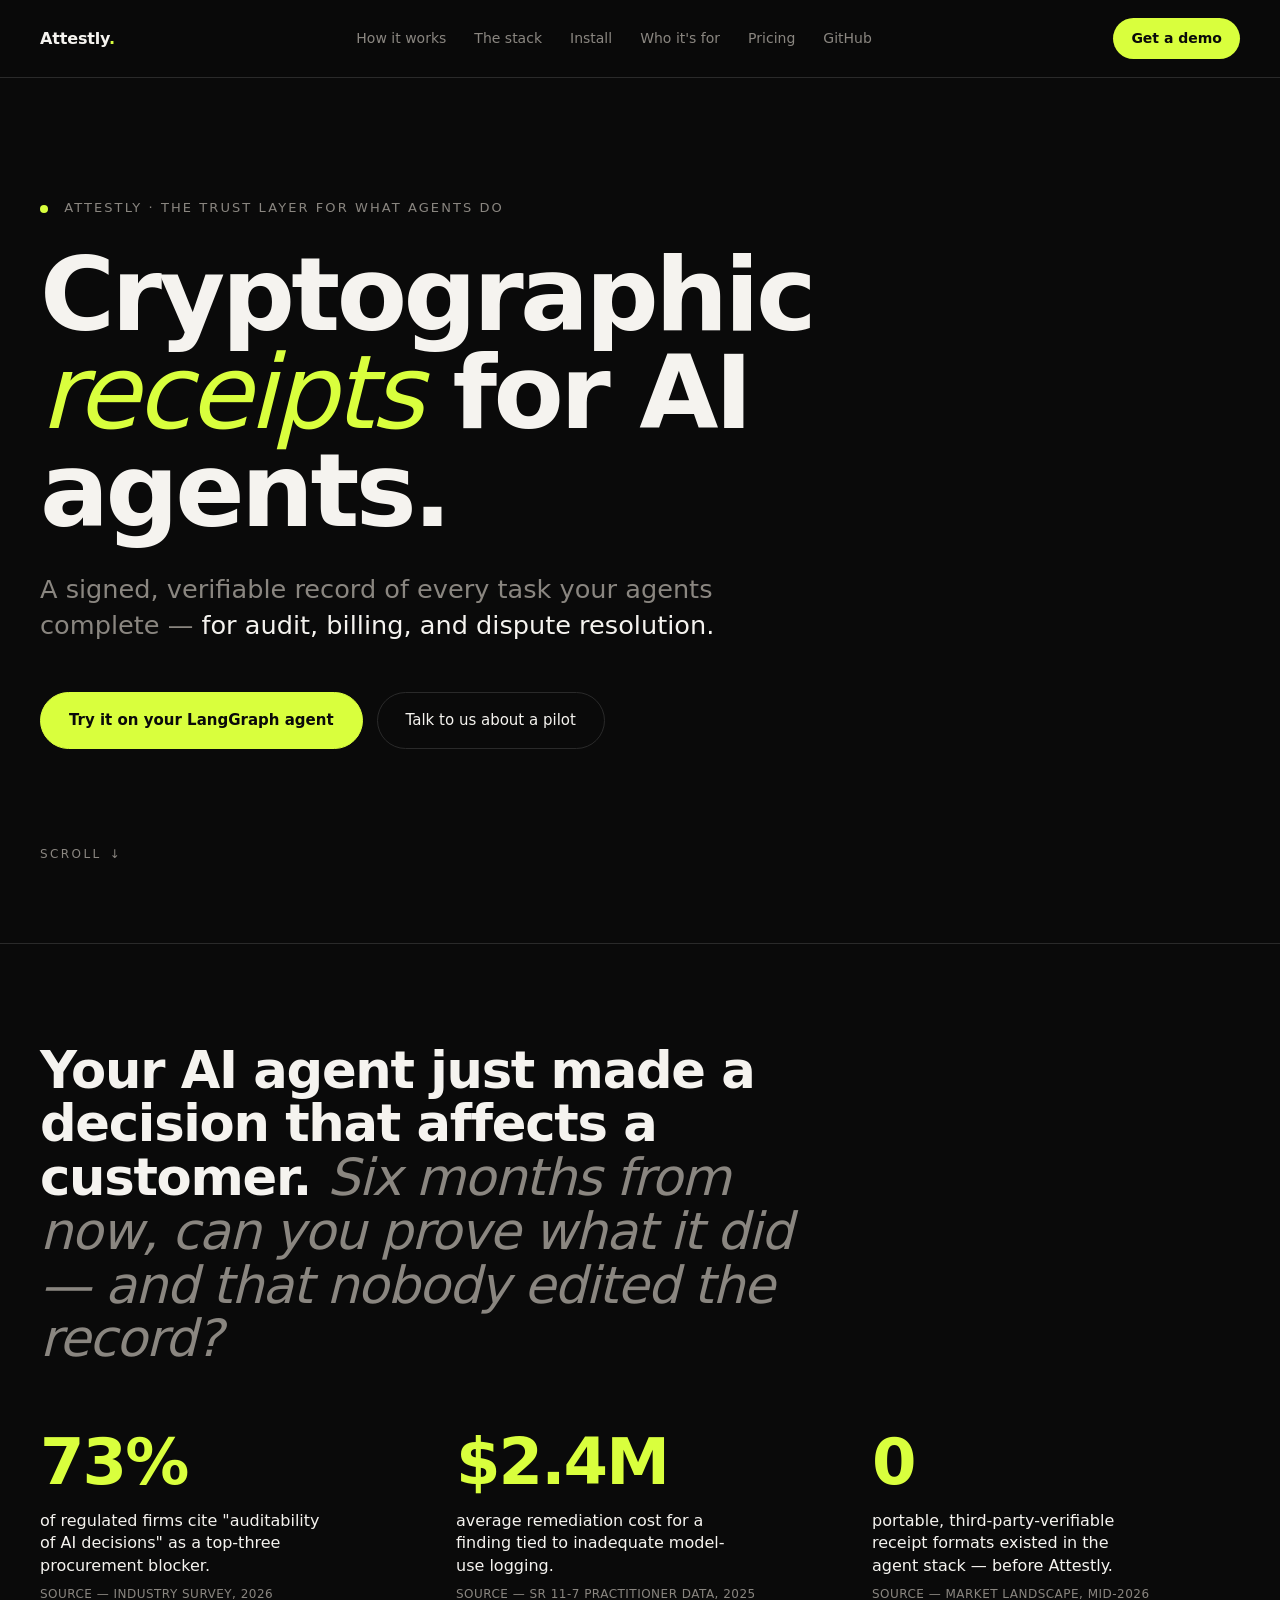
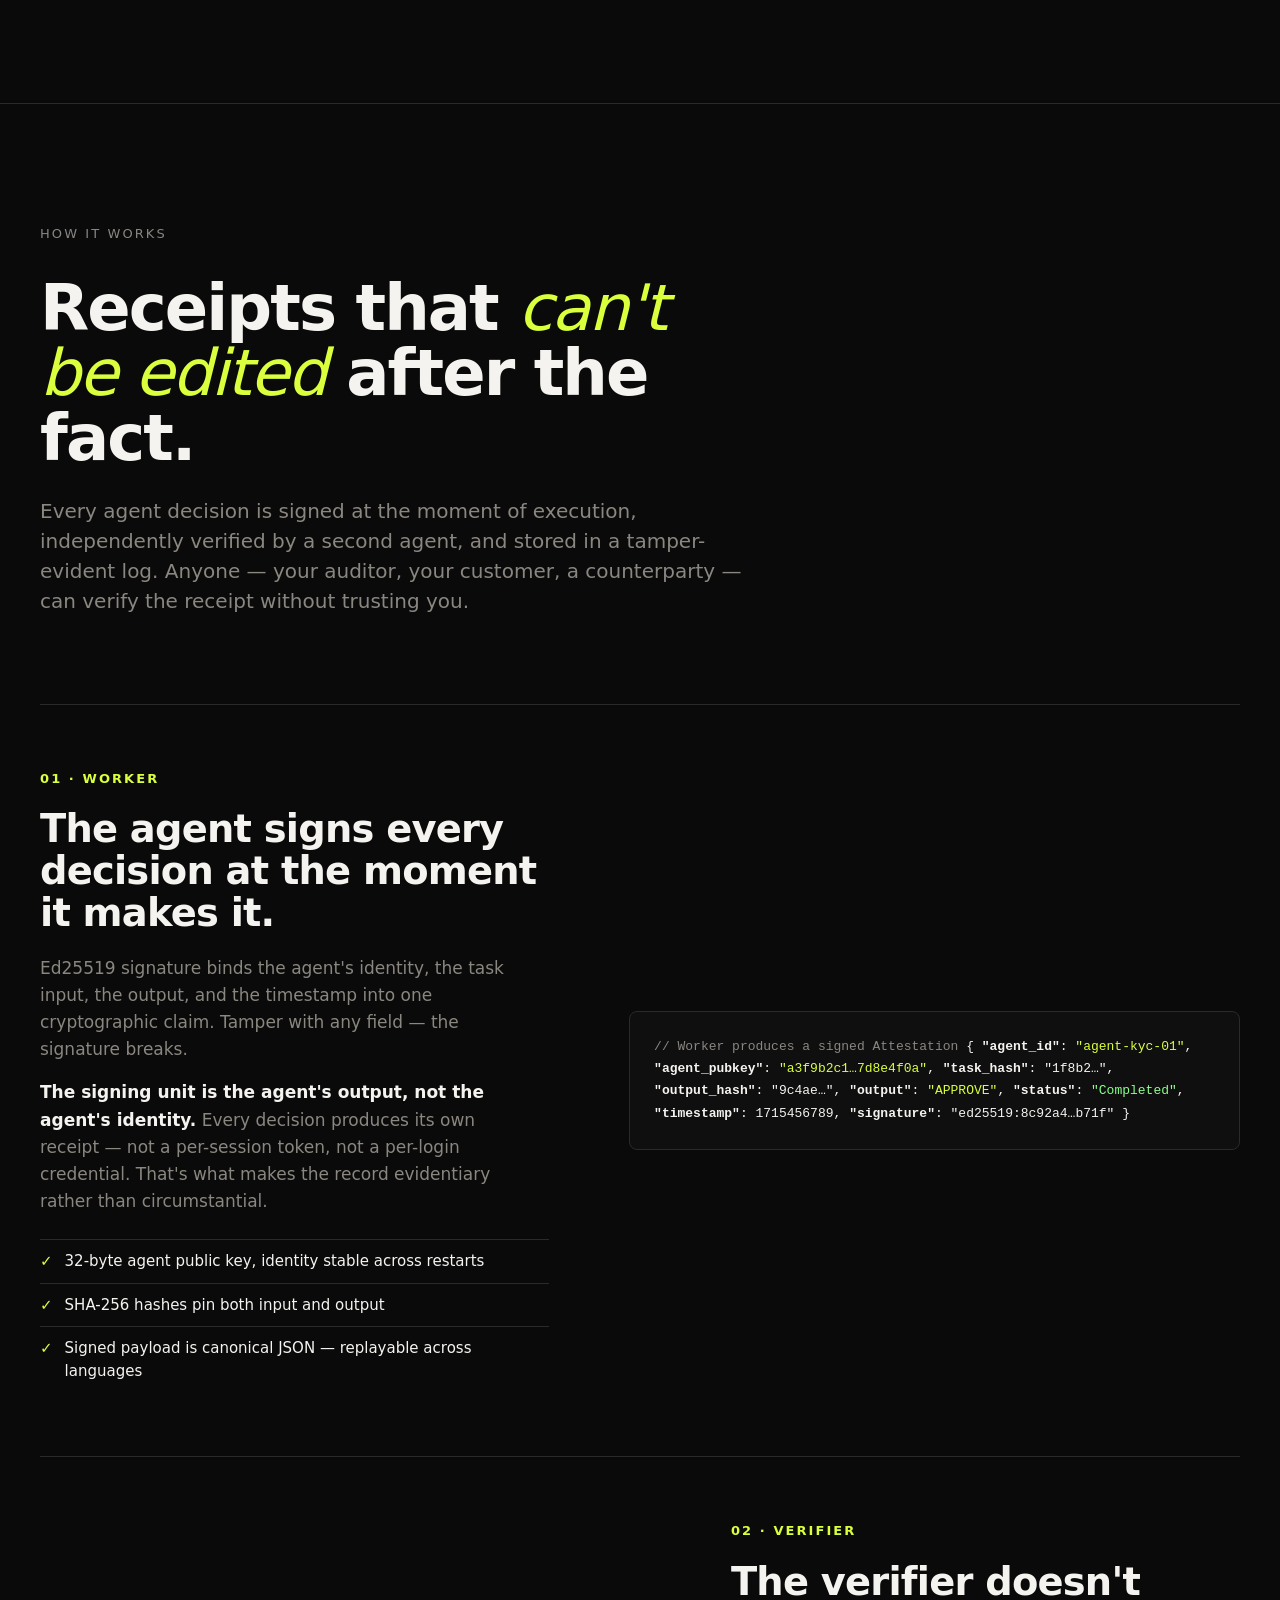
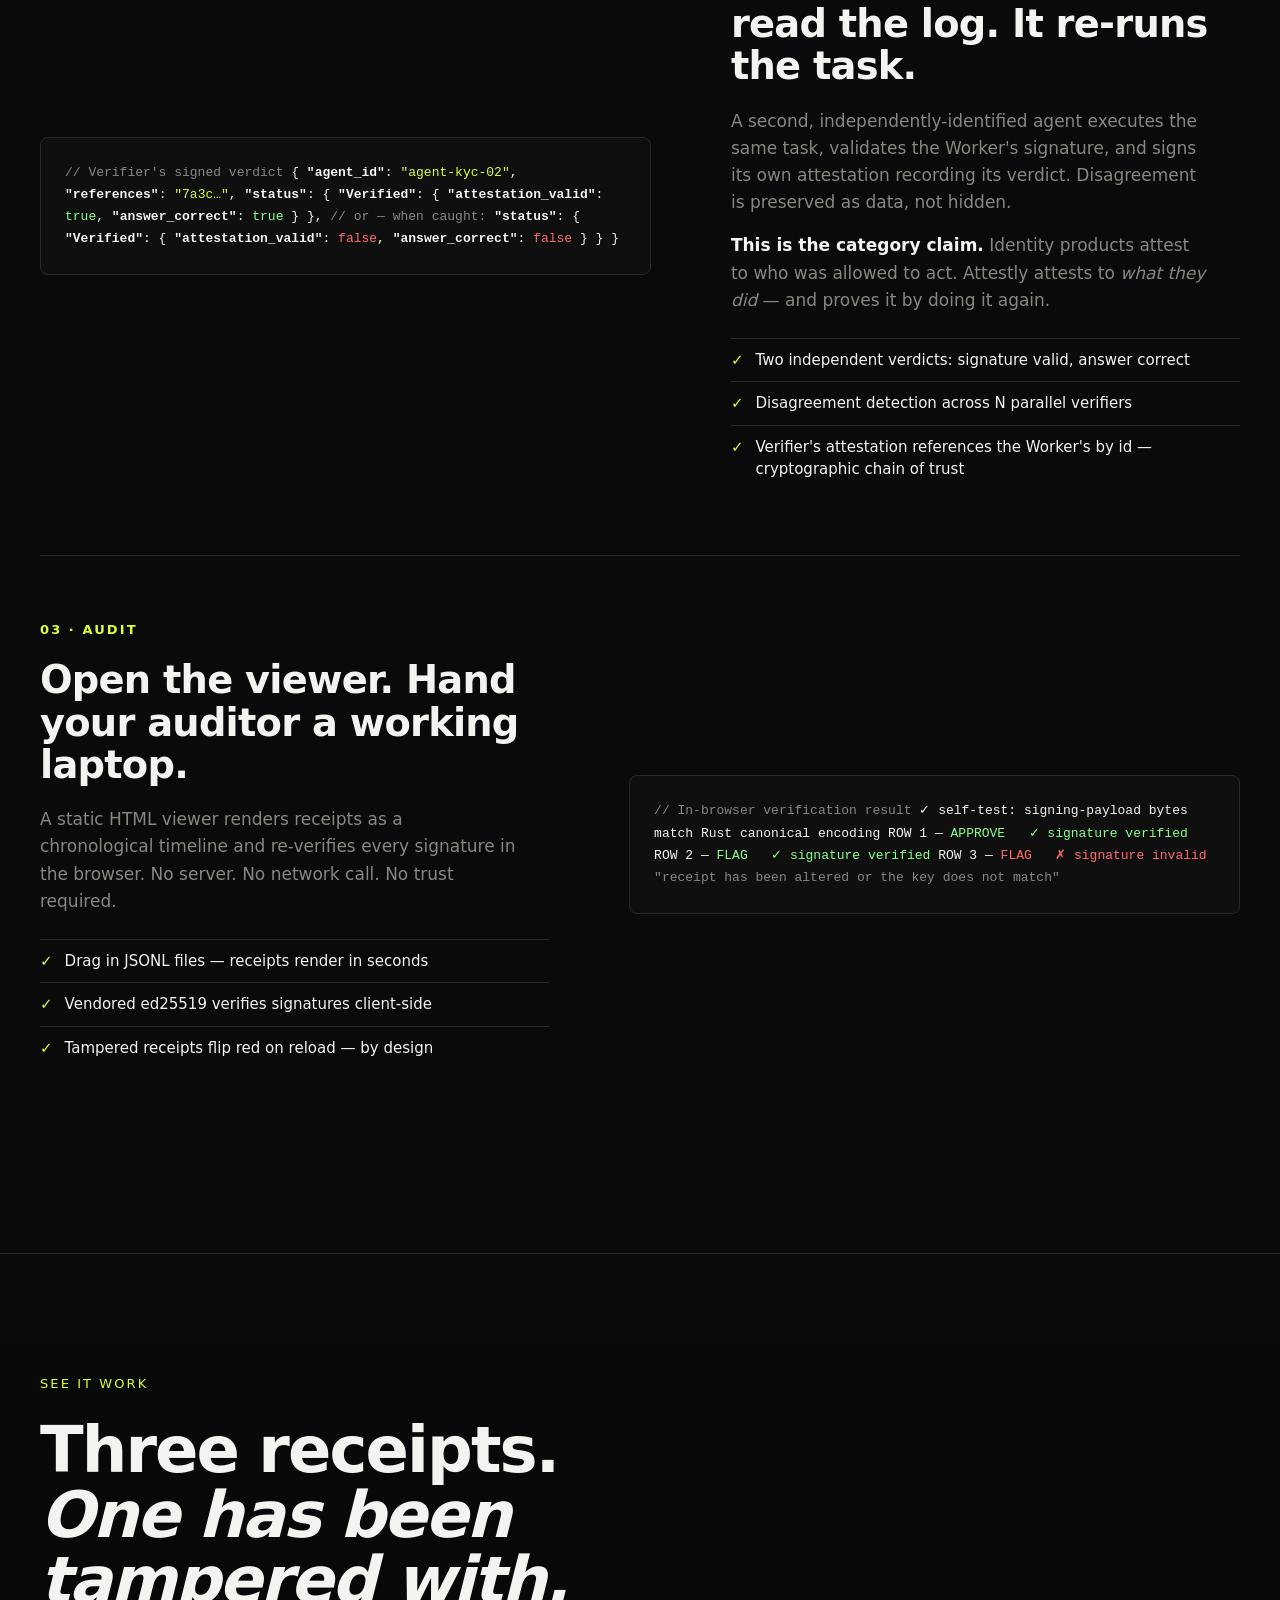
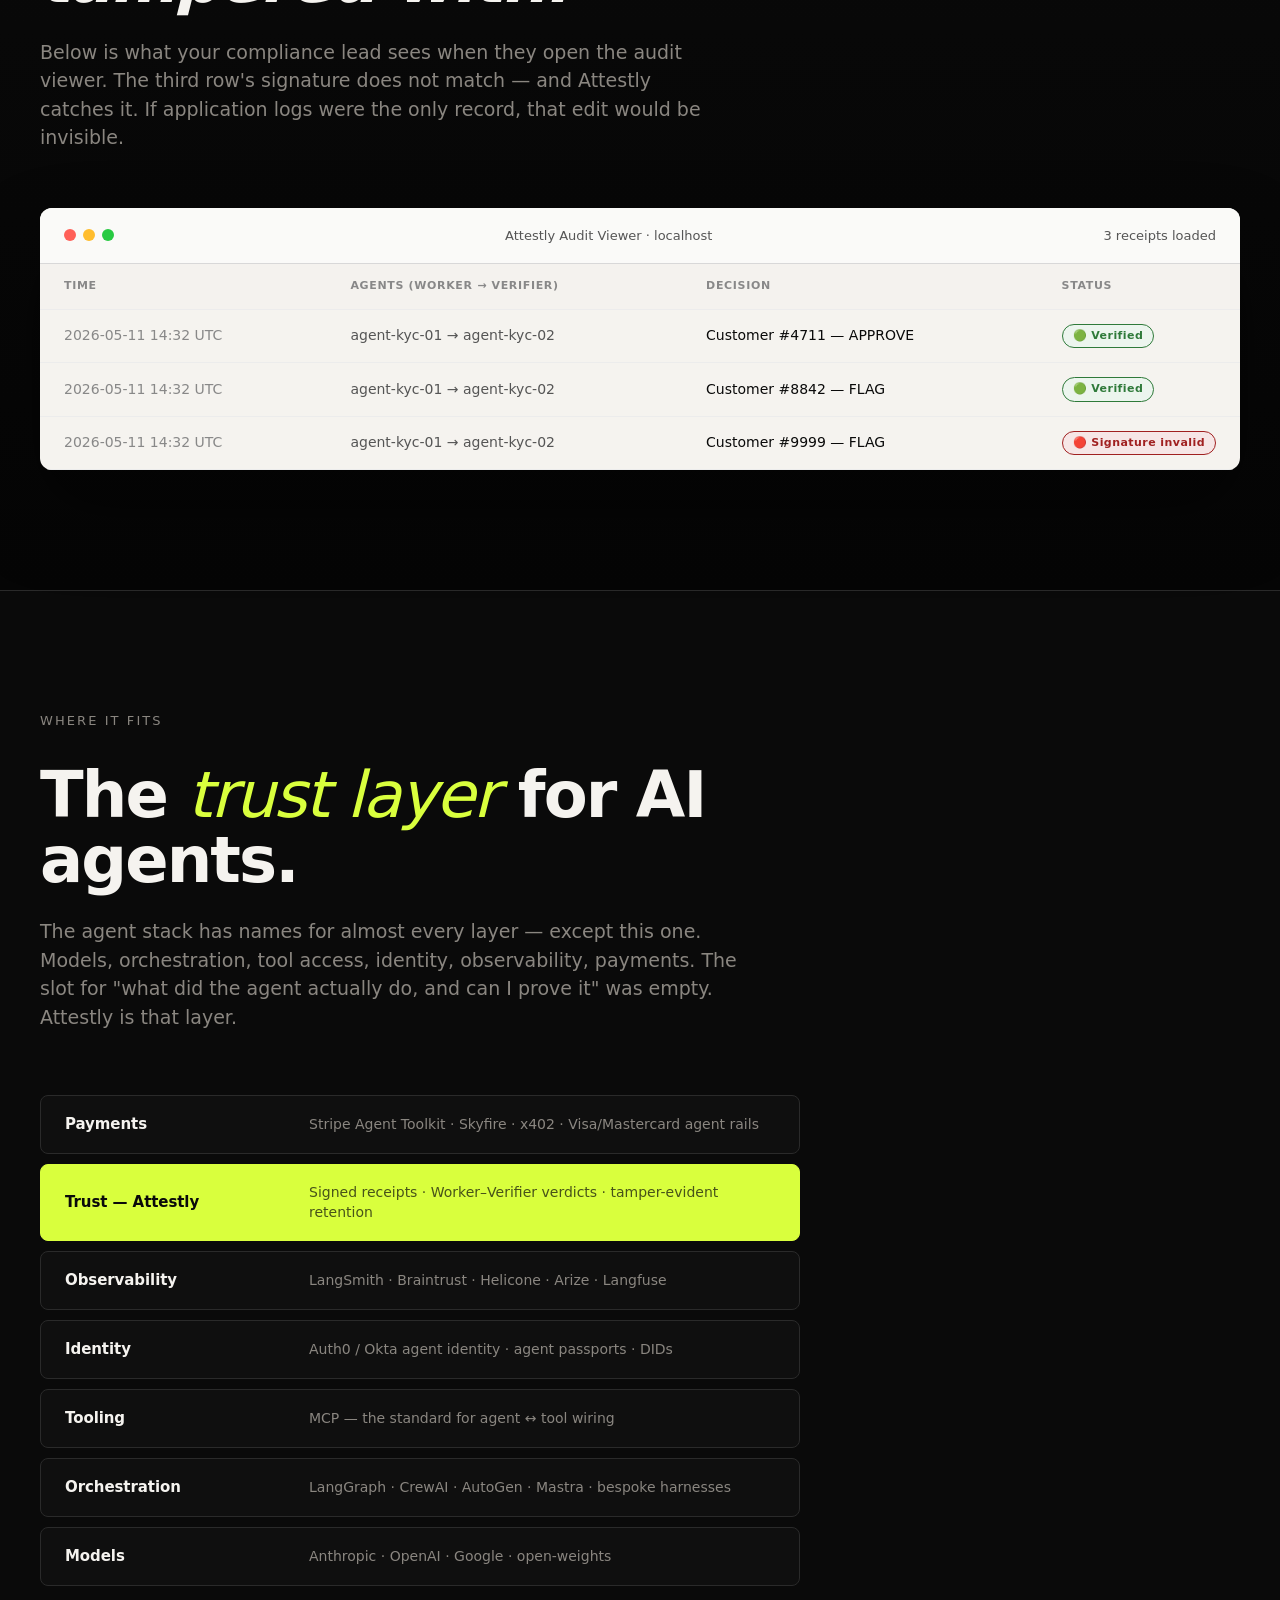
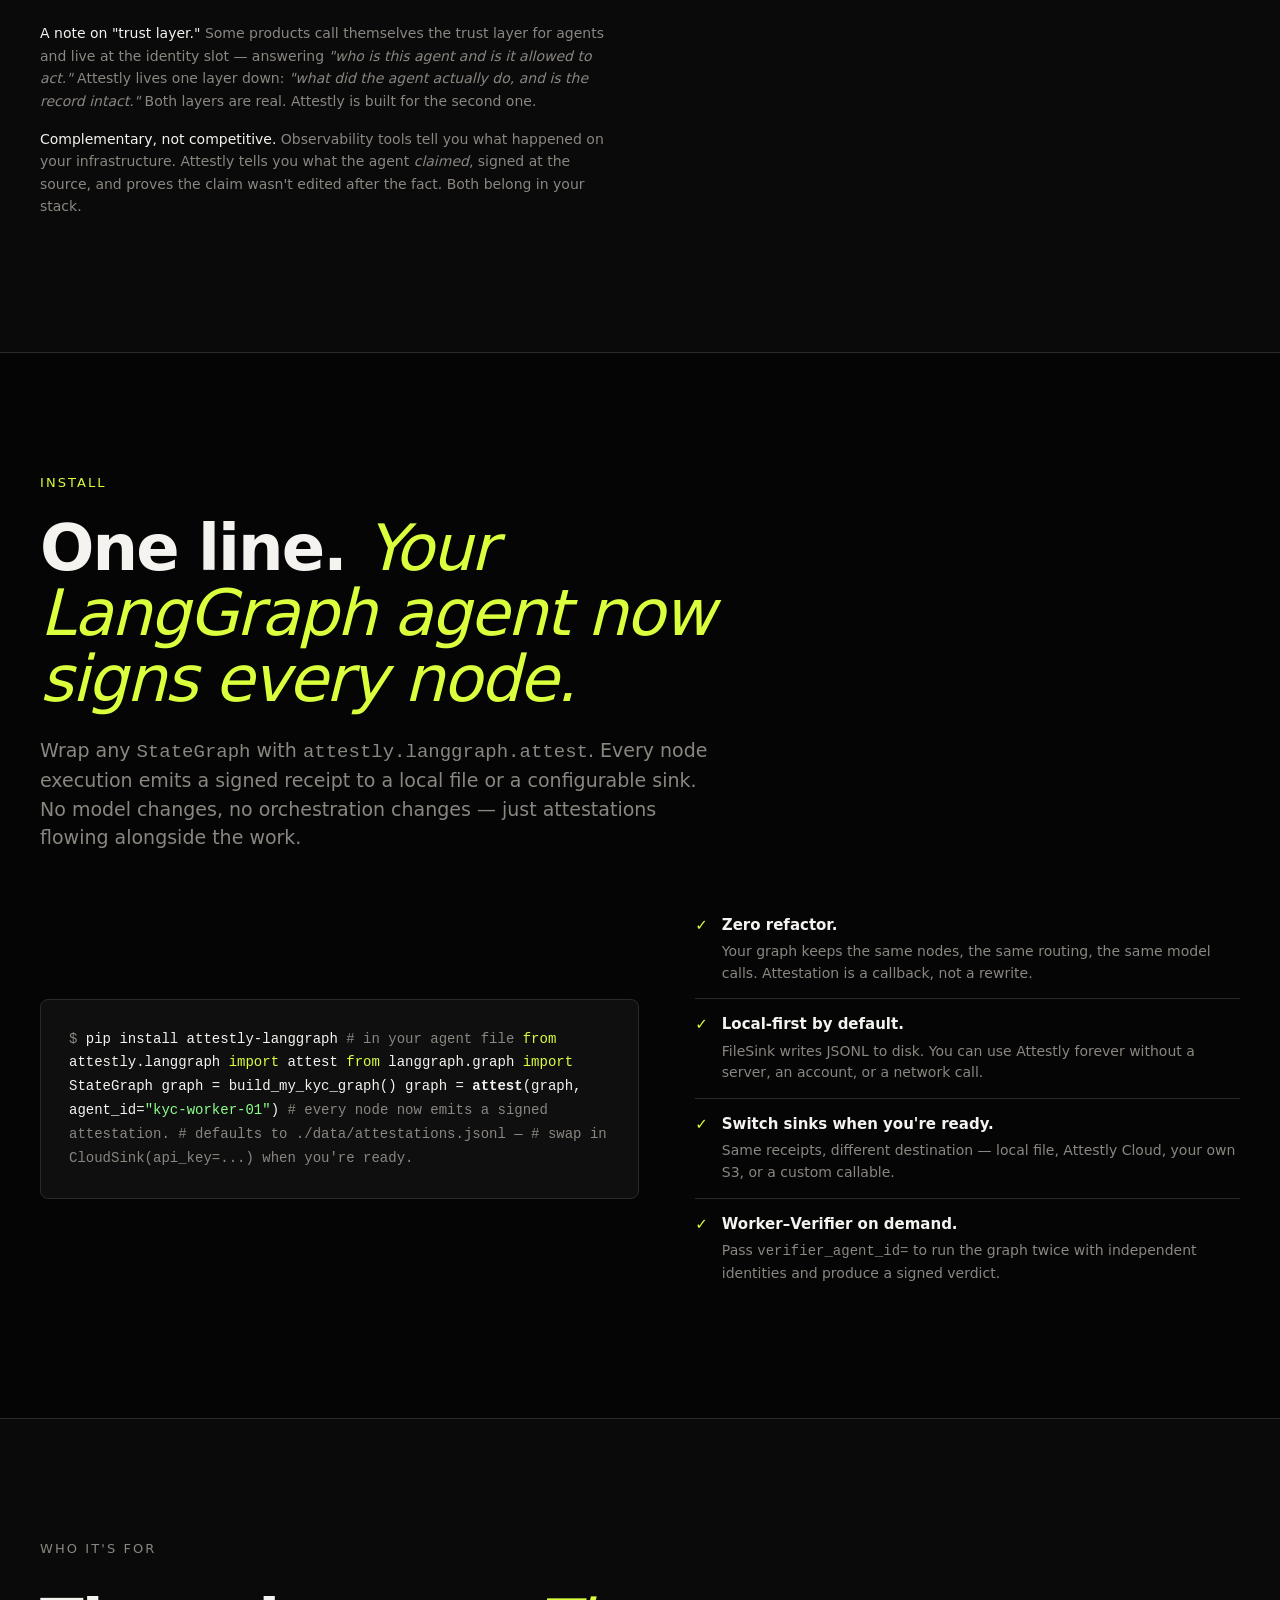
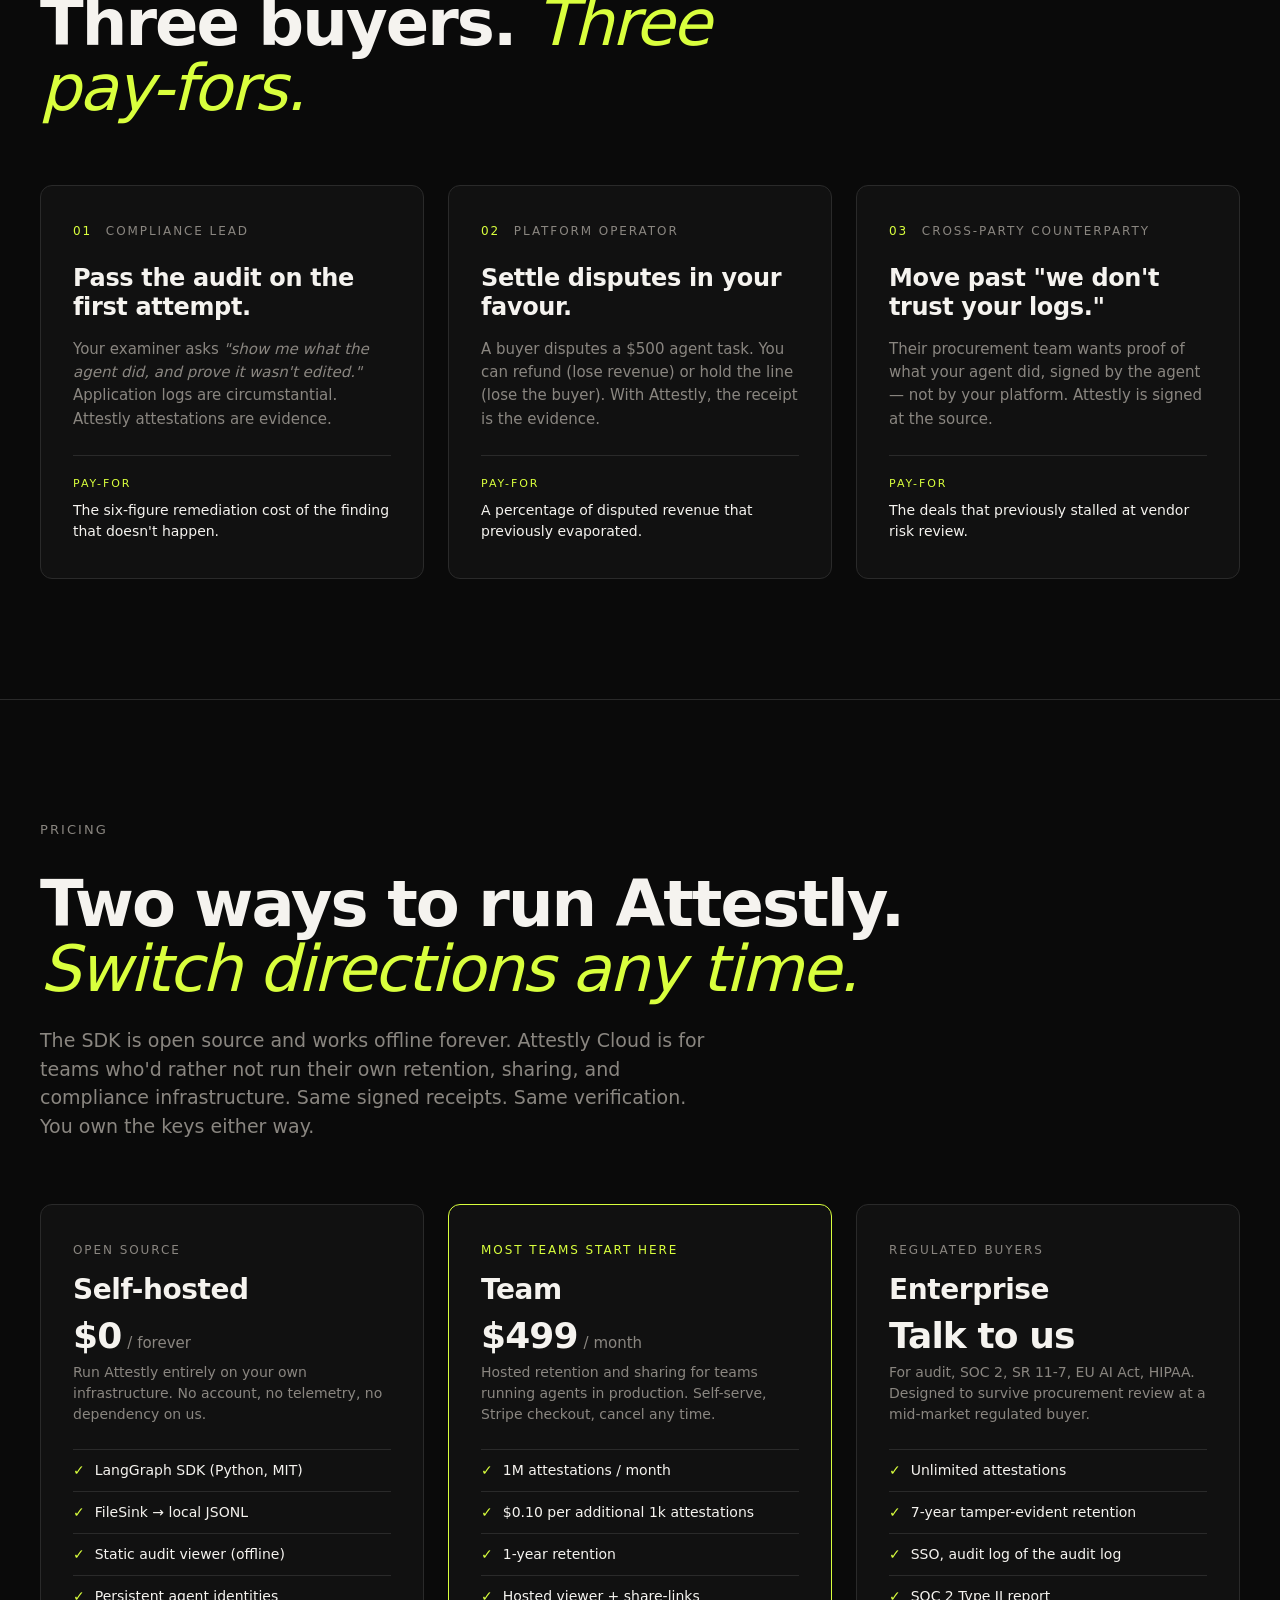
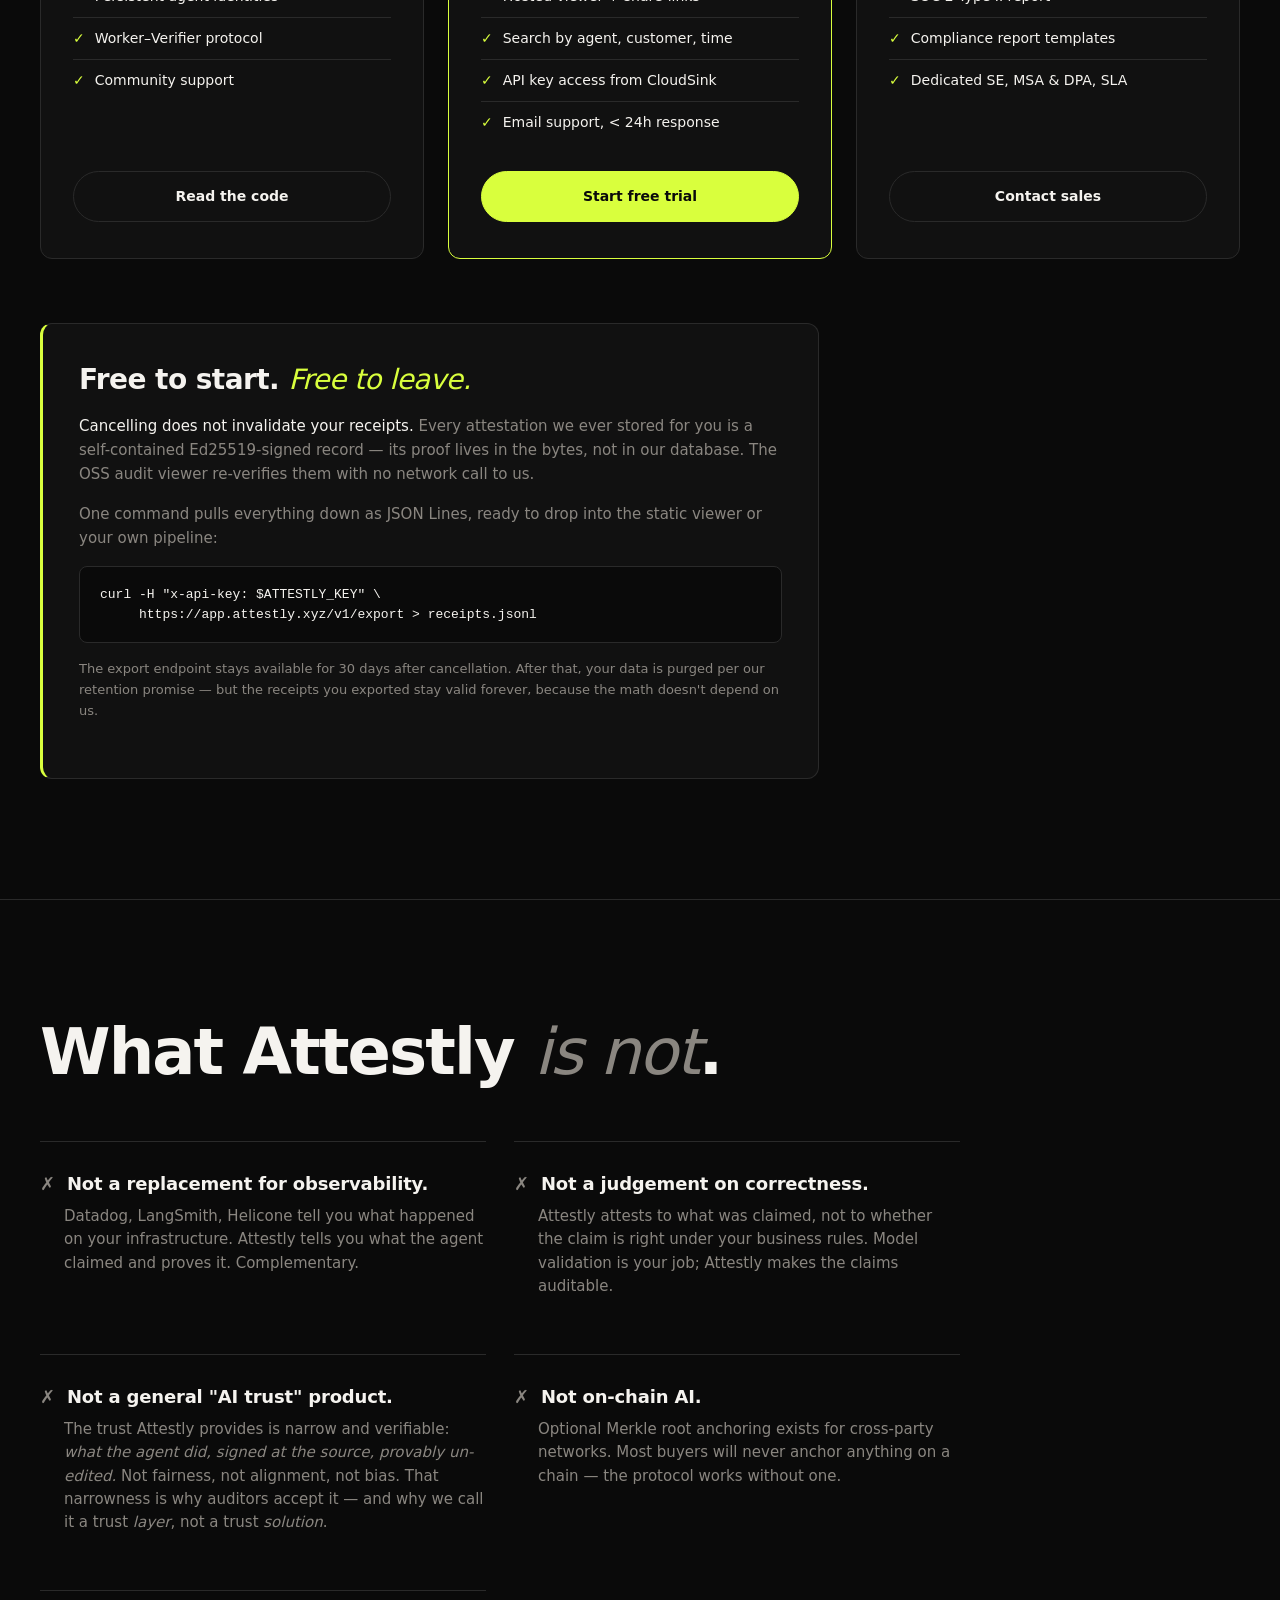
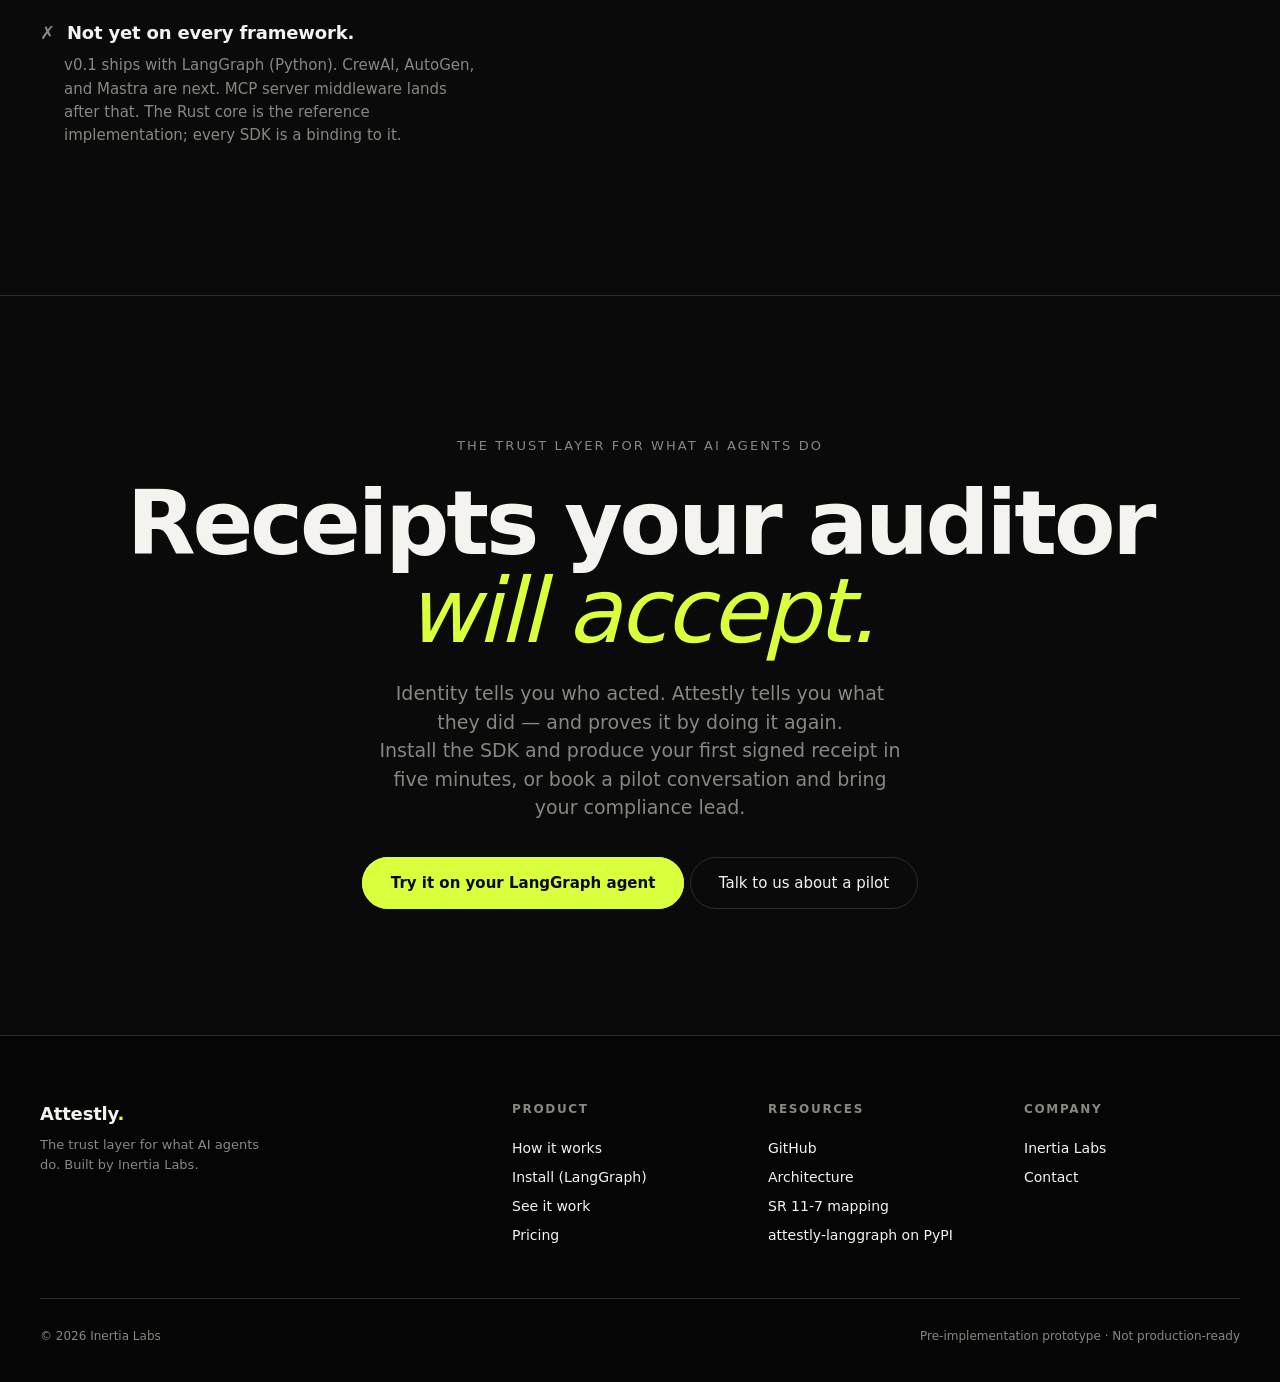
==== commit 734d344e: "docs(rename): rebrand AWP / Agent Work Protocol prose to Attestly - README, CLAUDE.md, docs/, docs/s" ====
--- a/tools/landing-page/index.html
+++ b/tools/landing-page/index.html
@@ -3,8 +3,8 @@
 <head>
 <meta charset="utf-8">
 <meta name="viewport" content="width=device-width,initial-scale=1">
-<title>AWP — The trust layer for what AI agents do</title>
-<meta name="description" content="The trust layer for what AI agents do. A signed, verifiable record of every task your agents complete — for audit, billing, and dispute resolution. Identity tells you who acted; AWP tells you what they did.">
+<title>Attestly — The trust layer for what AI agents do</title>
+<meta name="description" content="The trust layer for what AI agents do. A signed, verifiable record of every task your agents complete — for audit, billing, and dispute resolution. Identity tells you who acted; Attestly tells you what they did.">
 <style>
 :root {
     --ink:        #0a0a0a;
@@ -490,16 +490,16 @@
     color: var(--muted);
     font-size: 14px;
 }
-.stack-row.awp {
+.stack-row.attestly {
     background: var(--accent);
     color: var(--ink);
     border-color: var(--accent);
 }
-.stack-row.awp .layer-name {
+.stack-row.attestly .layer-name {
     color: var(--ink);
     font-weight: 700;
 }
-.stack-row.awp .layer-players {
+.stack-row.attestly .layer-players {
     color: rgba(10, 10, 10, 0.7);
     font-weight: 500;
 }
@@ -1031,14 +1031,14 @@
 
 <header class="nav">
     <div class="container">
-        <div class="brand">AWP<span class="dot">.</span></div>
+        <div class="brand">Attestly<span class="dot">.</span></div>
         <nav class="links">
             <a href="#how-it-works">How it works</a>
             <a href="#stack">The stack</a>
             <a href="#install">Install</a>
             <a href="#buyers">Who it's for</a>
             <a href="#pricing">Pricing</a>
-            <a href="https://github.com/inertialabsxyz/awp">GitHub</a>
+            <a href="https://github.com/inertialabsxyz/attestly">GitHub</a>
         </nav>
         <a href="#final" class="cta-btn">Get a demo</a>
     </div>
@@ -1046,14 +1046,14 @@
 
 <section class="hero">
     <div class="container">
-        <div class="eyebrow"><span class="dot"></span> Agent Work Protocol · the trust layer for what agents do</div>
+        <div class="eyebrow"><span class="dot"></span> Attestly · the trust layer for what agents do</div>
         <h1>Cryptographic <em>receipts</em> for AI agents.</h1>
         <p class="subhead">
             A signed, verifiable record of every task your agents complete —
             <strong>for audit, billing, and dispute resolution.</strong>
         </p>
         <div class="hero-ctas">
-            <a href="#install" class="btn-primary">Try it on your LangGraph agent</a>
+            <a href="https://attestly.xyz/quickstart" class="btn-primary">Try it on your LangGraph agent</a>
             <a href="#final" class="btn-secondary">Talk to us about a pilot</a>
         </div>
         <div class="scroll-hint">Scroll</div>
@@ -1079,7 +1079,7 @@
             </div>
             <div class="stat">
                 <div class="stat-number">0</div>
-                <div class="stat-label">portable, third-party-verifiable receipt formats existed in the agent stack — before AWP.</div>
+                <div class="stat-label">portable, third-party-verifiable receipt formats existed in the agent stack — before Attestly.</div>
                 <div class="stat-source">SOURCE — MARKET LANDSCAPE, MID-2026</div>
             </div>
         </div>
@@ -1141,7 +1141,7 @@
                 </p>
                 <p>
                     <strong>This is the category claim.</strong> Identity products attest to who was
-                    allowed to act. AWP attests to <em>what they did</em> — and proves it by doing it again.
+                    allowed to act. Attestly attests to <em>what they did</em> — and proves it by doing it again.
                 </p>
                 <ul>
                     <li>Two independent verdicts: signature valid, answer correct</li>
@@ -1208,13 +1208,13 @@
         <h2>Three receipts. <em>One has been tampered with.</em></h2>
         <p class="lead">
             Below is what your compliance lead sees when they open the audit viewer.
-            The third row's signature does not match — and AWP catches it. If application
+            The third row's signature does not match — and Attestly catches it. If application
             logs were the only record, that edit would be invisible.
         </p>
         <div class="demo-card">
             <div class="demo-card-head">
                 <div class="dots"><span></span><span></span><span></span></div>
-                <div>AWP Audit Viewer · localhost</div>
+                <div>Attestly Audit Viewer · localhost</div>
                 <div>3 receipts loaded</div>
             </div>
             <table class="demo-table">
@@ -1258,15 +1258,15 @@
         <p class="lead">
             The agent stack has names for almost every layer — except this one. Models, orchestration,
             tool access, identity, observability, payments. The slot for "what did the agent actually do,
-            and can I prove it" was empty. AWP is that layer.
+            and can I prove it" was empty. Attestly is that layer.
         </p>
         <div class="stack-diagram">
             <div class="stack-row">
                 <div class="layer-name">Payments</div>
                 <div class="layer-players">Stripe Agent Toolkit · Skyfire · x402 · Visa/Mastercard agent rails</div>
             </div>
-            <div class="stack-row awp">
-                <div class="layer-name">Trust — AWP</div>
+            <div class="stack-row attestly">
+                <div class="layer-name">Trust — Attestly</div>
                 <div class="layer-players">Signed receipts · Worker–Verifier verdicts · tamper-evident retention</div>
             </div>
             <div class="stack-row">
@@ -1293,12 +1293,12 @@
         <p class="stack-footnote">
             <strong>A note on "trust layer."</strong> Some products call themselves the trust layer for
             agents and live at the identity slot — answering <em>"who is this agent and is it allowed
-            to act."</em> AWP lives one layer down: <em>"what did the agent actually do, and is the
-            record intact."</em> Both layers are real. AWP is built for the second one.
+            to act."</em> Attestly lives one layer down: <em>"what did the agent actually do, and is the
+            record intact."</em> Both layers are real. Attestly is built for the second one.
         </p>
         <p class="stack-footnote" style="margin-top: 16px;">
             <strong>Complementary, not competitive.</strong> Observability tools tell you what happened on
-            your infrastructure. AWP tells you what the agent <em>claimed</em>, signed at the source, and
+            your infrastructure. Attestly tells you what the agent <em>claimed</em>, signed at the source, and
             proves the claim wasn't edited after the fact. Both belong in your stack.
         </p>
     </div>
@@ -1309,16 +1309,16 @@
         <div class="eyebrow">Install</div>
         <h2>One line. <em>Your LangGraph agent now signs every node.</em></h2>
         <p class="lead">
-            Wrap any <code>StateGraph</code> with <code>awp.langgraph.attest</code>. Every node execution
+            Wrap any <code>StateGraph</code> with <code>attestly.langgraph.attest</code>. Every node execution
             emits a signed receipt to a local file or a configurable sink. No model changes, no orchestration
             changes — just attestations flowing alongside the work.
         </p>
         <div class="install-grid">
             <div class="install-code">
-<span class="prompt">$</span> pip install awp-langgraph
+<span class="prompt">$</span> pip install attestly-langgraph
 
 <span class="comment"># in your agent file</span>
-<span class="kw">from</span> awp.langgraph <span class="kw">import</span> attest
+<span class="kw">from</span> attestly.langgraph <span class="kw">import</span> attest
 <span class="kw">from</span> langgraph.graph <span class="kw">import</span> StateGraph
 
 graph = build_my_kyc_graph()
@@ -1338,13 +1338,13 @@
                 <li>
                     <div>
                         <strong>Local-first by default.</strong>
-                        <span>FileSink writes JSONL to disk. You can use AWP forever without a server, an account, or a network call.</span>
+                        <span>FileSink writes JSONL to disk. You can use Attestly forever without a server, an account, or a network call.</span>
                     </div>
                 </li>
                 <li>
                     <div>
                         <strong>Switch sinks when you're ready.</strong>
-                        <span>Same receipts, different destination — local file, AWP Cloud, your own S3, or a custom callable.</span>
+                        <span>Same receipts, different destination — local file, Attestly Cloud, your own S3, or a custom callable.</span>
                     </div>
                 </li>
                 <li>
@@ -1368,7 +1368,7 @@
                 <h3>Pass the audit on the first attempt.</h3>
                 <p class="persona-pain">
                     Your examiner asks <em>"show me what the agent did, and prove it wasn't edited."</em>
-                    Application logs are circumstantial. AWP attestations are evidence.
+                    Application logs are circumstantial. Attestly attestations are evidence.
                 </p>
                 <div class="persona-outcome">
                     <span class="label">Pay-for</span>
@@ -1380,7 +1380,7 @@
                 <h3>Settle disputes in your favour.</h3>
                 <p class="persona-pain">
                     A buyer disputes a $500 agent task. You can refund (lose revenue) or hold the line
-                    (lose the buyer). With AWP, the receipt is the evidence.
+                    (lose the buyer). With Attestly, the receipt is the evidence.
                 </p>
                 <div class="persona-outcome">
                     <span class="label">Pay-for</span>
@@ -1392,7 +1392,7 @@
                 <h3>Move past "we don't trust your logs."</h3>
                 <p class="persona-pain">
                     Their procurement team wants proof of what your agent did, signed by the agent —
-                    not by your platform. AWP is signed at the source.
+                    not by your platform. Attestly is signed at the source.
                 </p>
                 <div class="persona-outcome">
                     <span class="label">Pay-for</span>
@@ -1406,9 +1406,9 @@
 <section class="pricing" id="pricing">
     <div class="container">
         <div class="eyebrow">Pricing</div>
-        <h2>Two ways to run AWP. <em>Switch directions any time.</em></h2>
+        <h2>Two ways to run Attestly. <em>Switch directions any time.</em></h2>
         <p class="lead">
-            The SDK is open source and works offline forever. AWP Cloud is for teams who'd rather not run
+            The SDK is open source and works offline forever. Attestly Cloud is for teams who'd rather not run
             their own retention, sharing, and compliance infrastructure. Same signed receipts. Same
             verification. You own the keys either way.
         </p>
@@ -1417,7 +1417,7 @@
                 <div class="tier-label">Open source</div>
                 <h3 class="tier-name">Self-hosted</h3>
                 <div class="tier-price">$0<span class="unit">/ forever</span></div>
-                <p class="tier-strap">Run AWP entirely on your own infrastructure. No account, no telemetry, no dependency on us.</p>
+                <p class="tier-strap">Run Attestly entirely on your own infrastructure. No account, no telemetry, no dependency on us.</p>
                 <ul>
                     <li>LangGraph SDK (Python, MIT)</li>
                     <li>FileSink → local JSONL</li>
@@ -1426,7 +1426,7 @@
                     <li>Worker–Verifier protocol</li>
                     <li>Community support</li>
                 </ul>
-                <a href="https://github.com/inertialabsxyz/awp" class="tier-cta">Read the code</a>
+                <a href="https://github.com/inertialabsxyz/attestly" class="tier-cta">Read the code</a>
             </div>
             <div class="price-card featured">
                 <div class="tier-label">Most teams start here</div>
@@ -1442,7 +1442,7 @@
                     <li>API key access from CloudSink</li>
                     <li>Email support, &lt; 24h response</li>
                 </ul>
-                <a href="https://app.awp-cloud.xyz/billing/checkout?plan=team" class="tier-cta">Start free trial</a>
+                <a href="https://app.attestly.xyz/billing/checkout?plan=team" class="tier-cta">Start free trial</a>
             </div>
             <div class="price-card">
                 <div class="tier-label">Regulated buyers</div>
@@ -1457,7 +1457,7 @@
                     <li>Compliance report templates</li>
                     <li>Dedicated SE, MSA &amp; DPA, SLA</li>
                 </ul>
-                <a href="mailto:hello@inertialabs.xyz?subject=AWP%20Enterprise%20enquiry" class="tier-cta">Contact sales</a>
+                <a href="mailto:hello@inertialabs.xyz?subject=Attestly%20Enterprise%20enquiry" class="tier-cta">Contact sales</a>
             </div>
         </div>
         <div class="free-to-leave" id="free-to-leave">
@@ -1472,8 +1472,8 @@
                 One command pulls everything down as JSON Lines, ready to drop into the static
                 viewer or your own pipeline:
             </p>
-            <pre><code>curl -H "x-api-key: $AWP_KEY" \
-     https://app.awp-cloud.xyz/v1/export &gt; receipts.jsonl</code></pre>
+            <pre><code>curl -H "x-api-key: $ATTESTLY_KEY" \
+     https://app.attestly.xyz/v1/export &gt; receipts.jsonl</code></pre>
             <p class="leave-note">
                 The export endpoint stays available for 30 days after cancellation. After that,
                 your data is purged per our retention promise — but the receipts you exported
@@ -1485,19 +1485,19 @@
 
 <section class="not">
     <div class="container">
-        <h2>What AWP <em>is not</em>.</h2>
+        <h2>What Attestly <em>is not</em>.</h2>
         <div class="not-grid">
             <div class="not-card">
                 <h4>Not a replacement for observability.</h4>
-                <p>Datadog, LangSmith, Helicone tell you what happened on your infrastructure. AWP tells you what the agent claimed and proves it. Complementary.</p>
+                <p>Datadog, LangSmith, Helicone tell you what happened on your infrastructure. Attestly tells you what the agent claimed and proves it. Complementary.</p>
             </div>
             <div class="not-card">
                 <h4>Not a judgement on correctness.</h4>
-                <p>AWP attests to what was claimed, not to whether the claim is right under your business rules. Model validation is your job; AWP makes the claims auditable.</p>
+                <p>Attestly attests to what was claimed, not to whether the claim is right under your business rules. Model validation is your job; Attestly makes the claims auditable.</p>
             </div>
             <div class="not-card">
                 <h4>Not a general "AI trust" product.</h4>
-                <p>The trust AWP provides is narrow and verifiable: <em>what the agent did, signed at the source, provably un-edited.</em> Not fairness, not alignment, not bias. That narrowness is why auditors accept it — and why we call it a trust <em>layer</em>, not a trust <em>solution</em>.</p>
+                <p>The trust Attestly provides is narrow and verifiable: <em>what the agent did, signed at the source, provably un-edited.</em> Not fairness, not alignment, not bias. That narrowness is why auditors accept it — and why we call it a trust <em>layer</em>, not a trust <em>solution</em>.</p>
             </div>
             <div class="not-card">
                 <h4>Not on-chain AI.</h4>
@@ -1516,12 +1516,12 @@
         <div class="eyebrow" style="text-transform: uppercase; letter-spacing: 0.16em; color: var(--muted); font-size: 13px; margin-bottom: 24px;">The trust layer for what AI agents do</div>
         <h2>Receipts your auditor <em>will accept.</em></h2>
         <p>
-            Identity tells you who acted. AWP tells you what they did — and proves it by doing it again.<br>
+            Identity tells you who acted. Attestly tells you what they did — and proves it by doing it again.<br>
             Install the SDK and produce your first signed receipt in five minutes, or book a pilot conversation and bring your compliance lead.
         </p>
         <div class="hero-ctas" style="justify-content: center;">
-            <a href="#install" class="btn-primary">Try it on your LangGraph agent</a>
-            <a href="mailto:hello@inertialabs.xyz?subject=AWP%20pilot" class="btn-secondary">Talk to us about a pilot</a>
+            <a href="https://attestly.xyz/quickstart" class="btn-primary">Try it on your LangGraph agent</a>
+            <a href="mailto:hello@inertialabs.xyz?subject=Attestly%20pilot" class="btn-secondary">Talk to us about a pilot</a>
         </div>
     </div>
 </section>
@@ -1530,7 +1530,7 @@
     <div class="container">
         <div class="footer-grid">
             <div class="footer-brand">
-                <h4>AWP<span class="dot">.</span></h4>
+                <h4>Attestly<span class="dot">.</span></h4>
                 <p>The trust layer for what AI agents do. Built by Inertia Labs.</p>
             </div>
             <div class="footer-col">
@@ -1542,10 +1542,10 @@
             </div>
             <div class="footer-col">
                 <h5>Resources</h5>
-                <a href="https://github.com/inertialabsxyz/awp">GitHub</a>
-                <a href="https://github.com/inertialabsxyz/awp/blob/main/docs/ARCHITECTURE.md">Architecture</a>
-                <a href="https://github.com/inertialabsxyz/awp/blob/main/docs/compliance/SR_11_7.md">SR 11-7 mapping</a>
-                <a href="https://pypi.org/project/awp-langgraph/">awp-langgraph on PyPI</a>
+                <a href="https://github.com/inertialabsxyz/attestly">GitHub</a>
+                <a href="https://github.com/inertialabsxyz/attestly/blob/main/docs/ARCHITECTURE.md">Architecture</a>
+                <a href="https://github.com/inertialabsxyz/attestly/blob/main/docs/compliance/SR_11_7.md">SR 11-7 mapping</a>
+                <a href="https://pypi.org/project/attestly-langgraph/">attestly-langgraph on PyPI</a>
             </div>
             <div class="footer-col">
                 <h5>Company</h5>
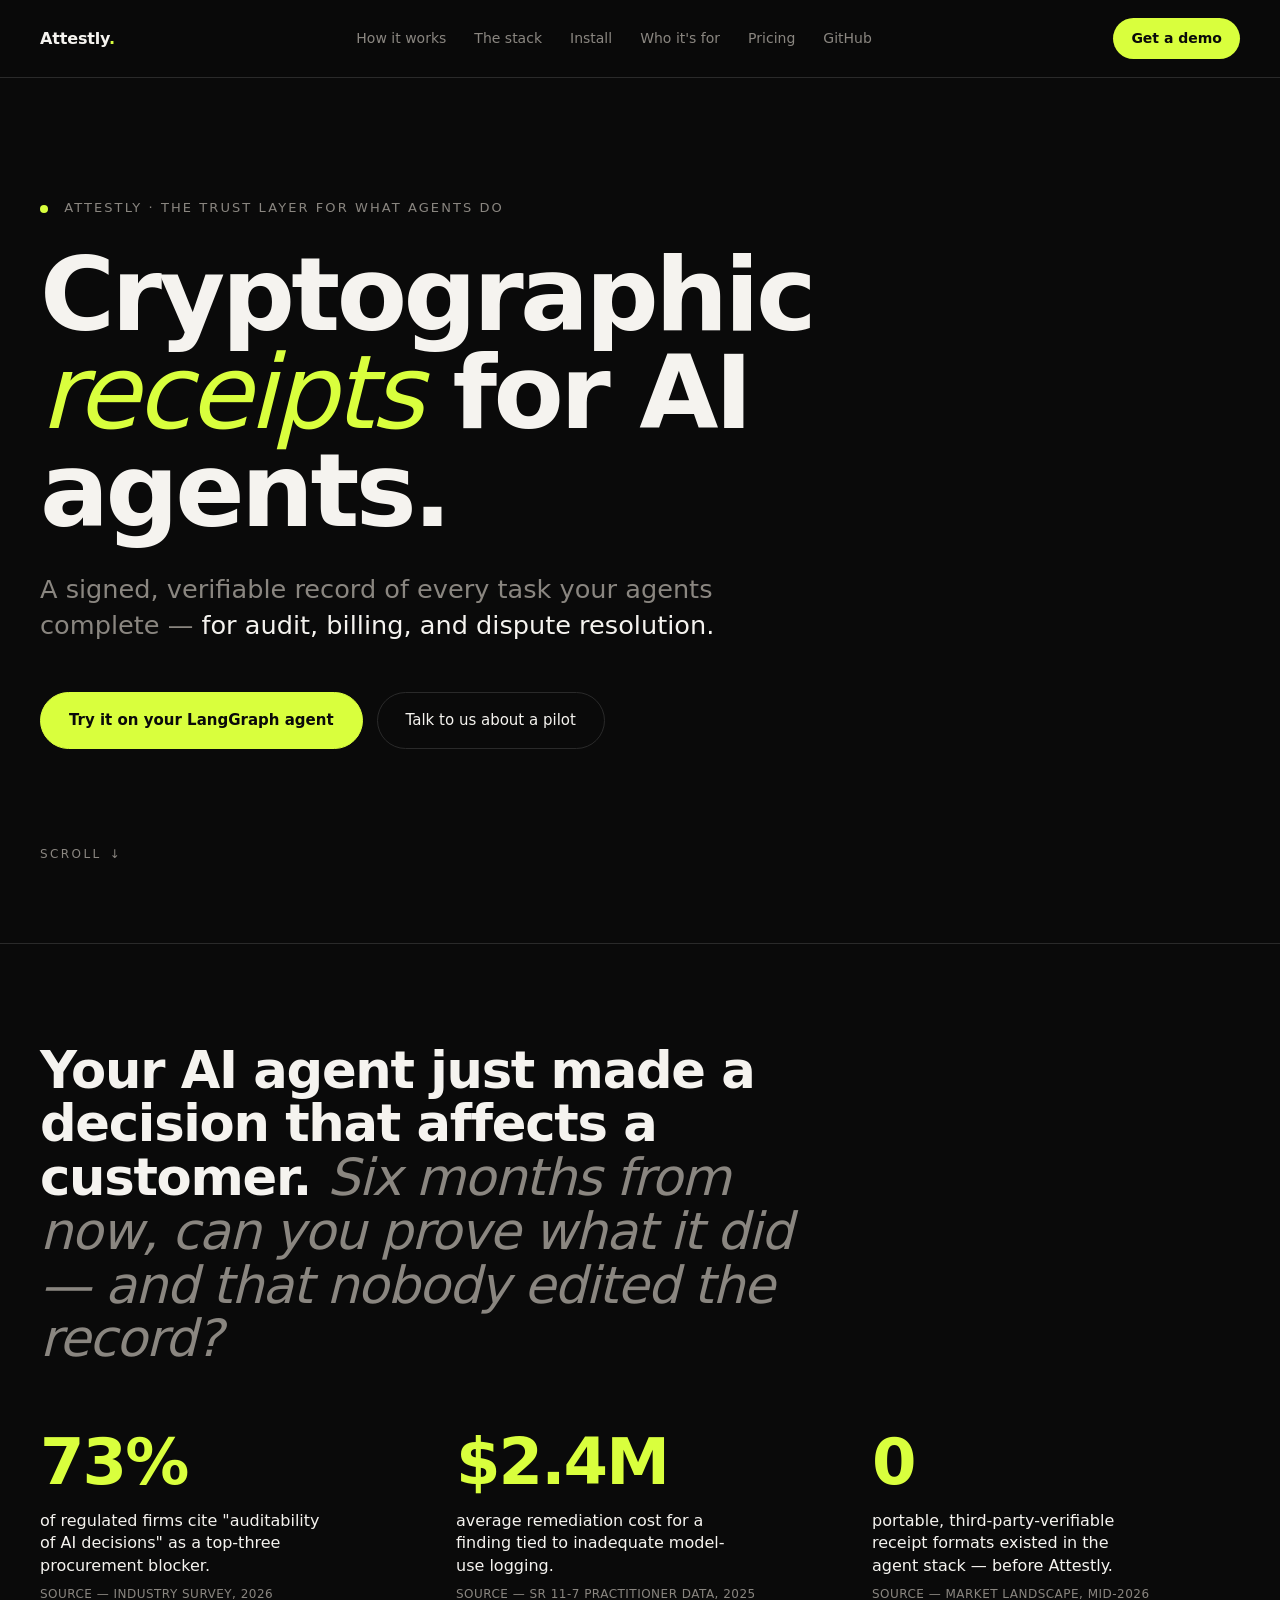
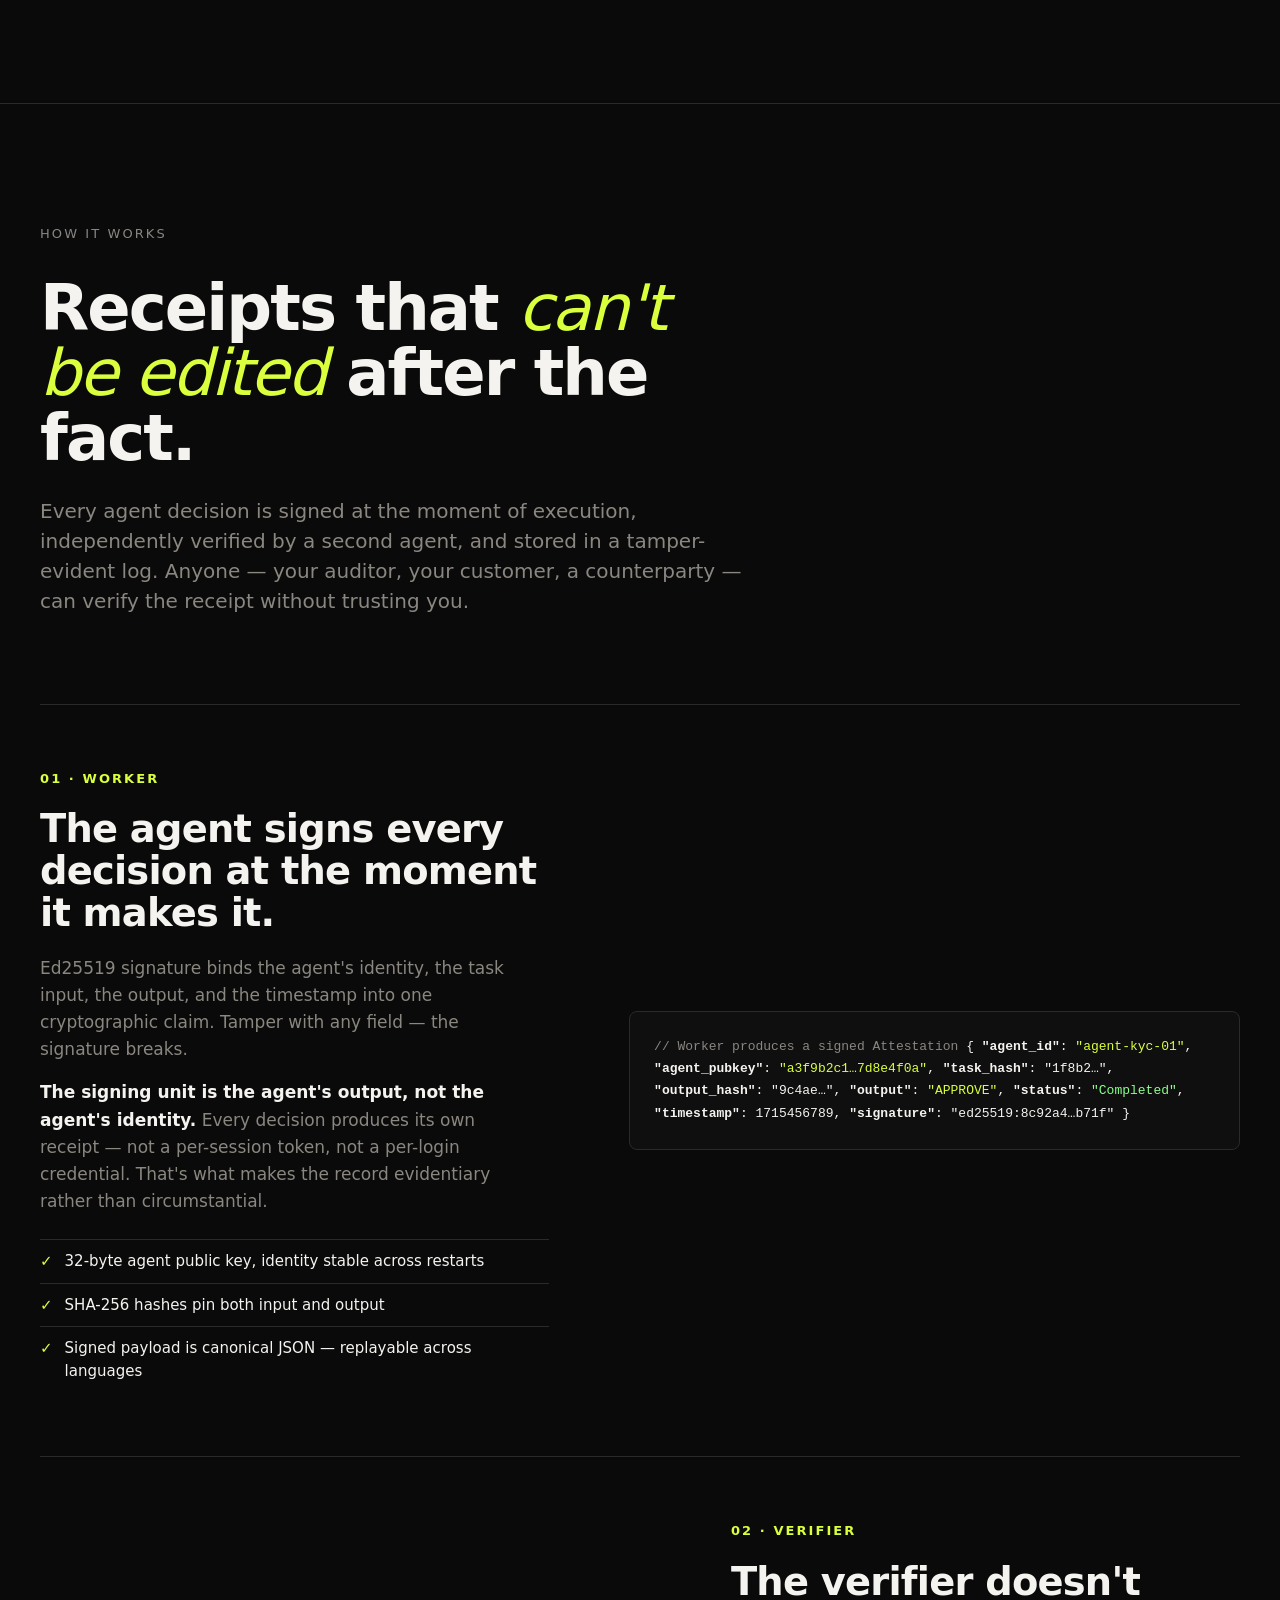
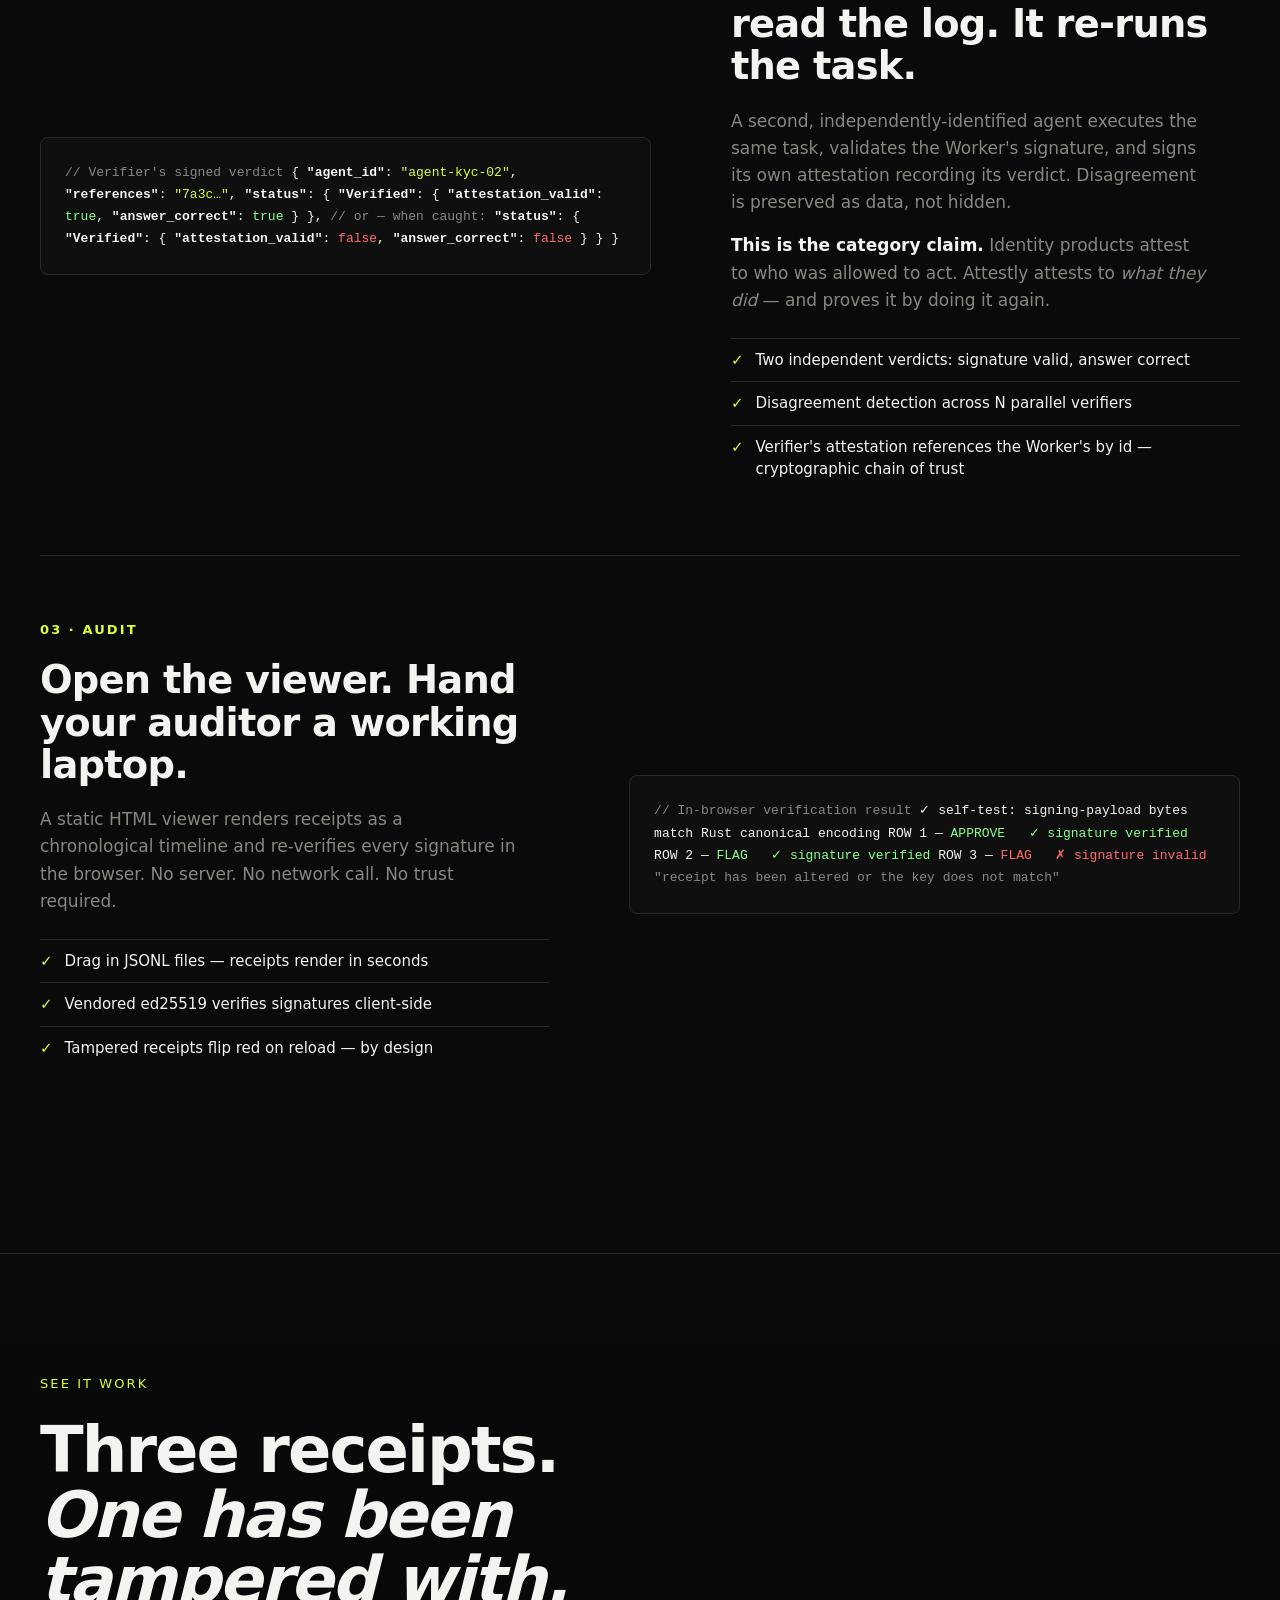
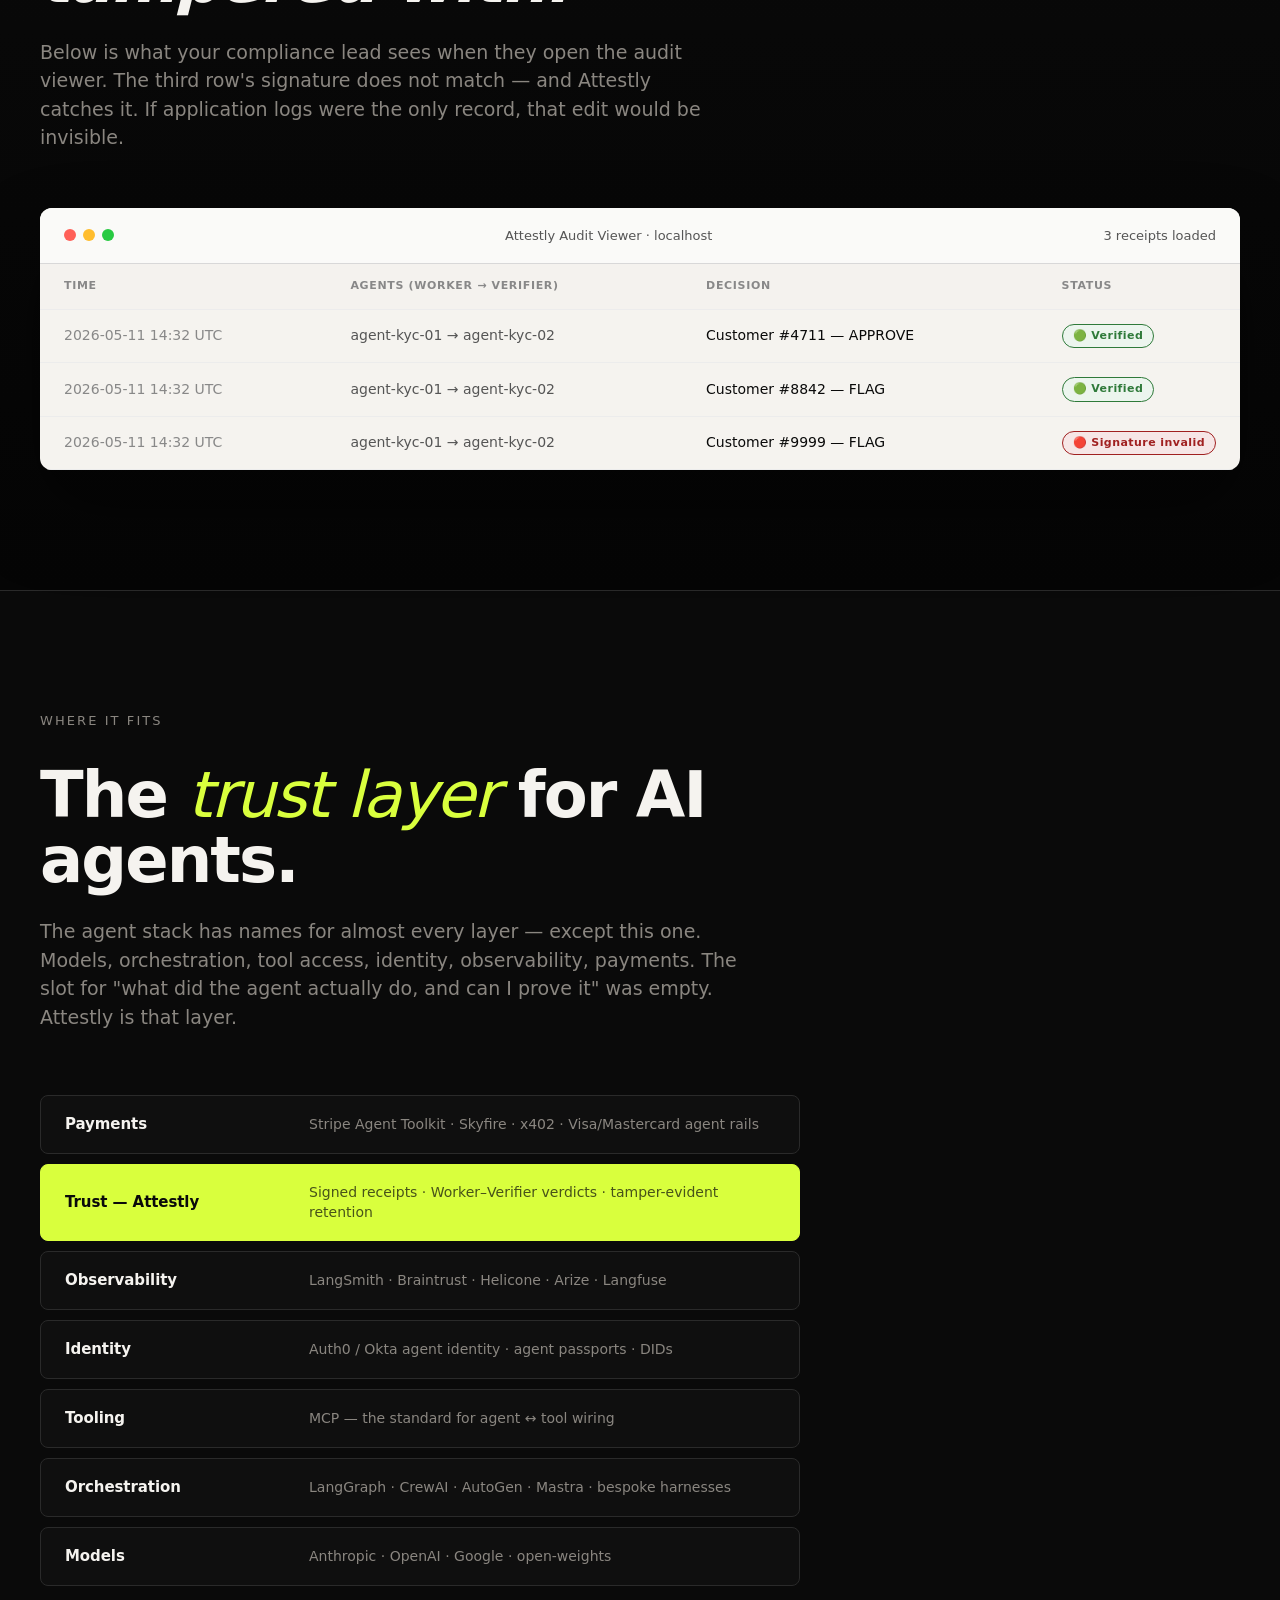
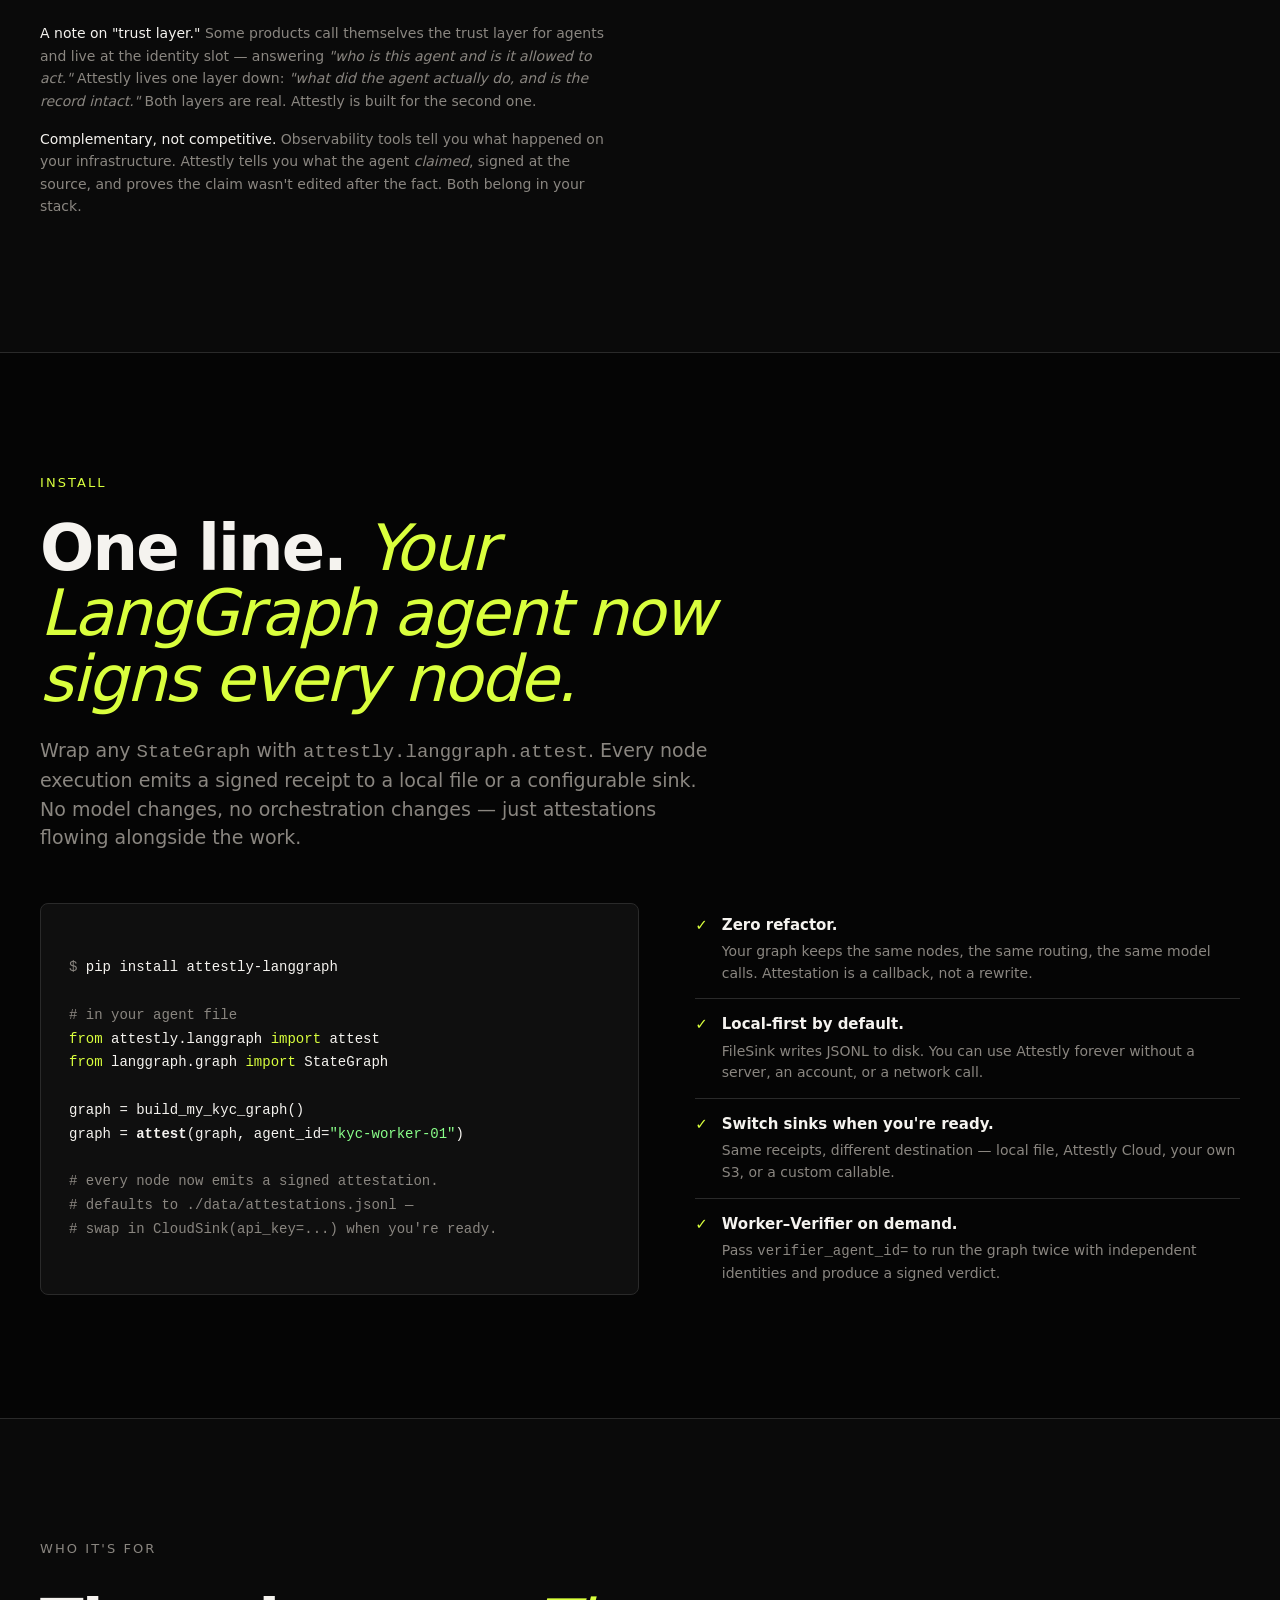
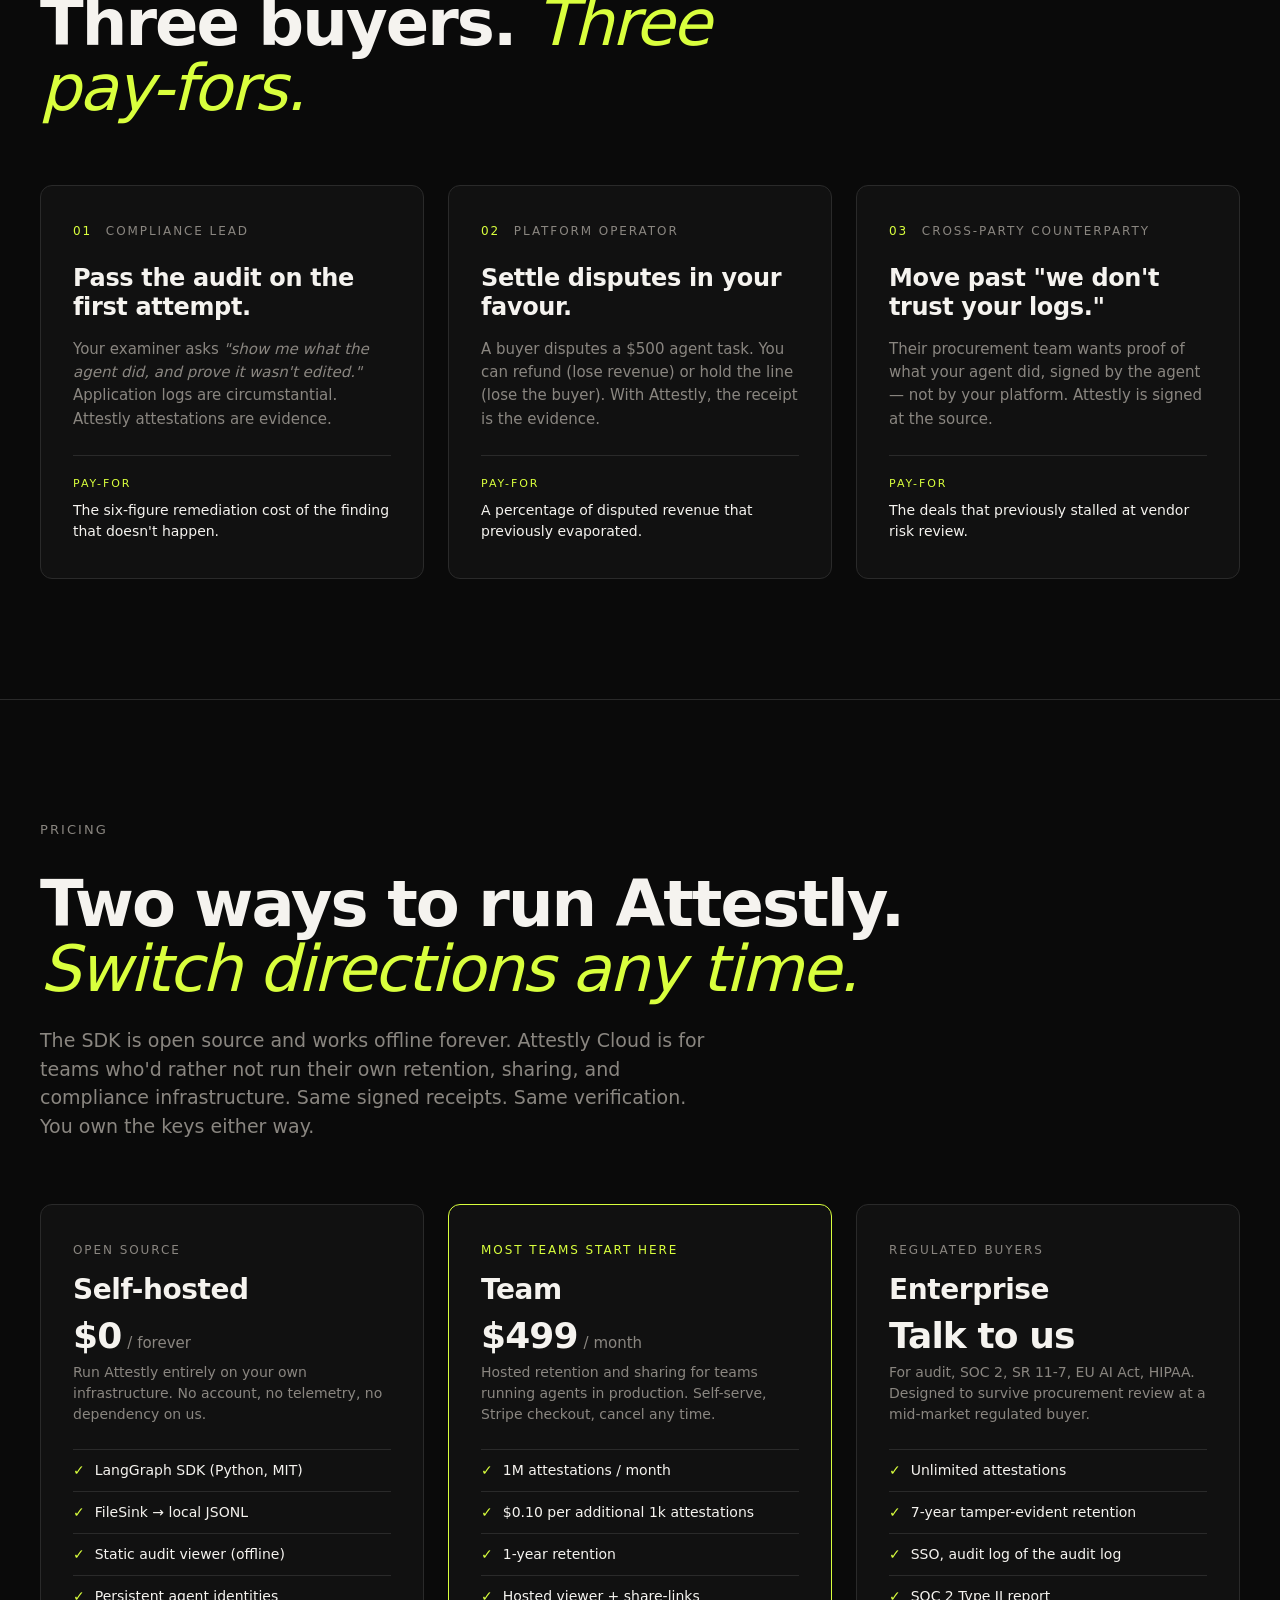
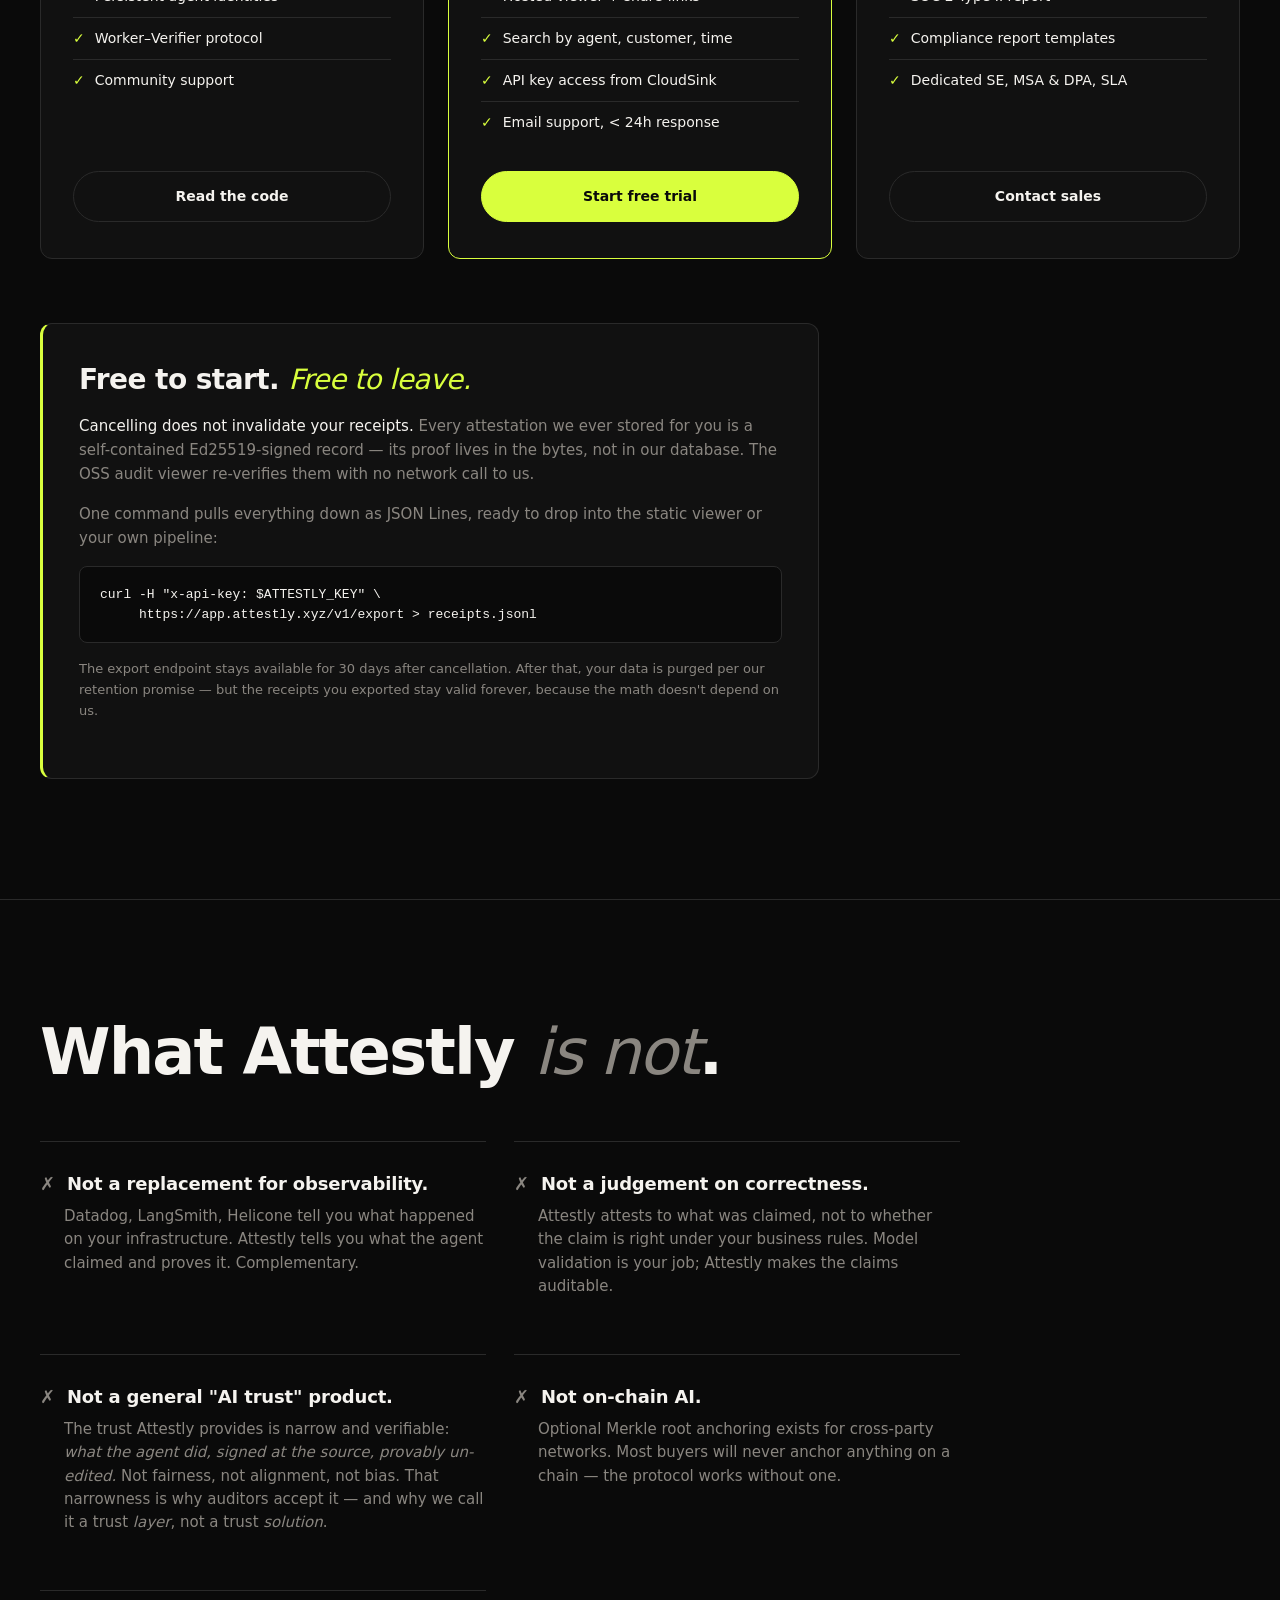
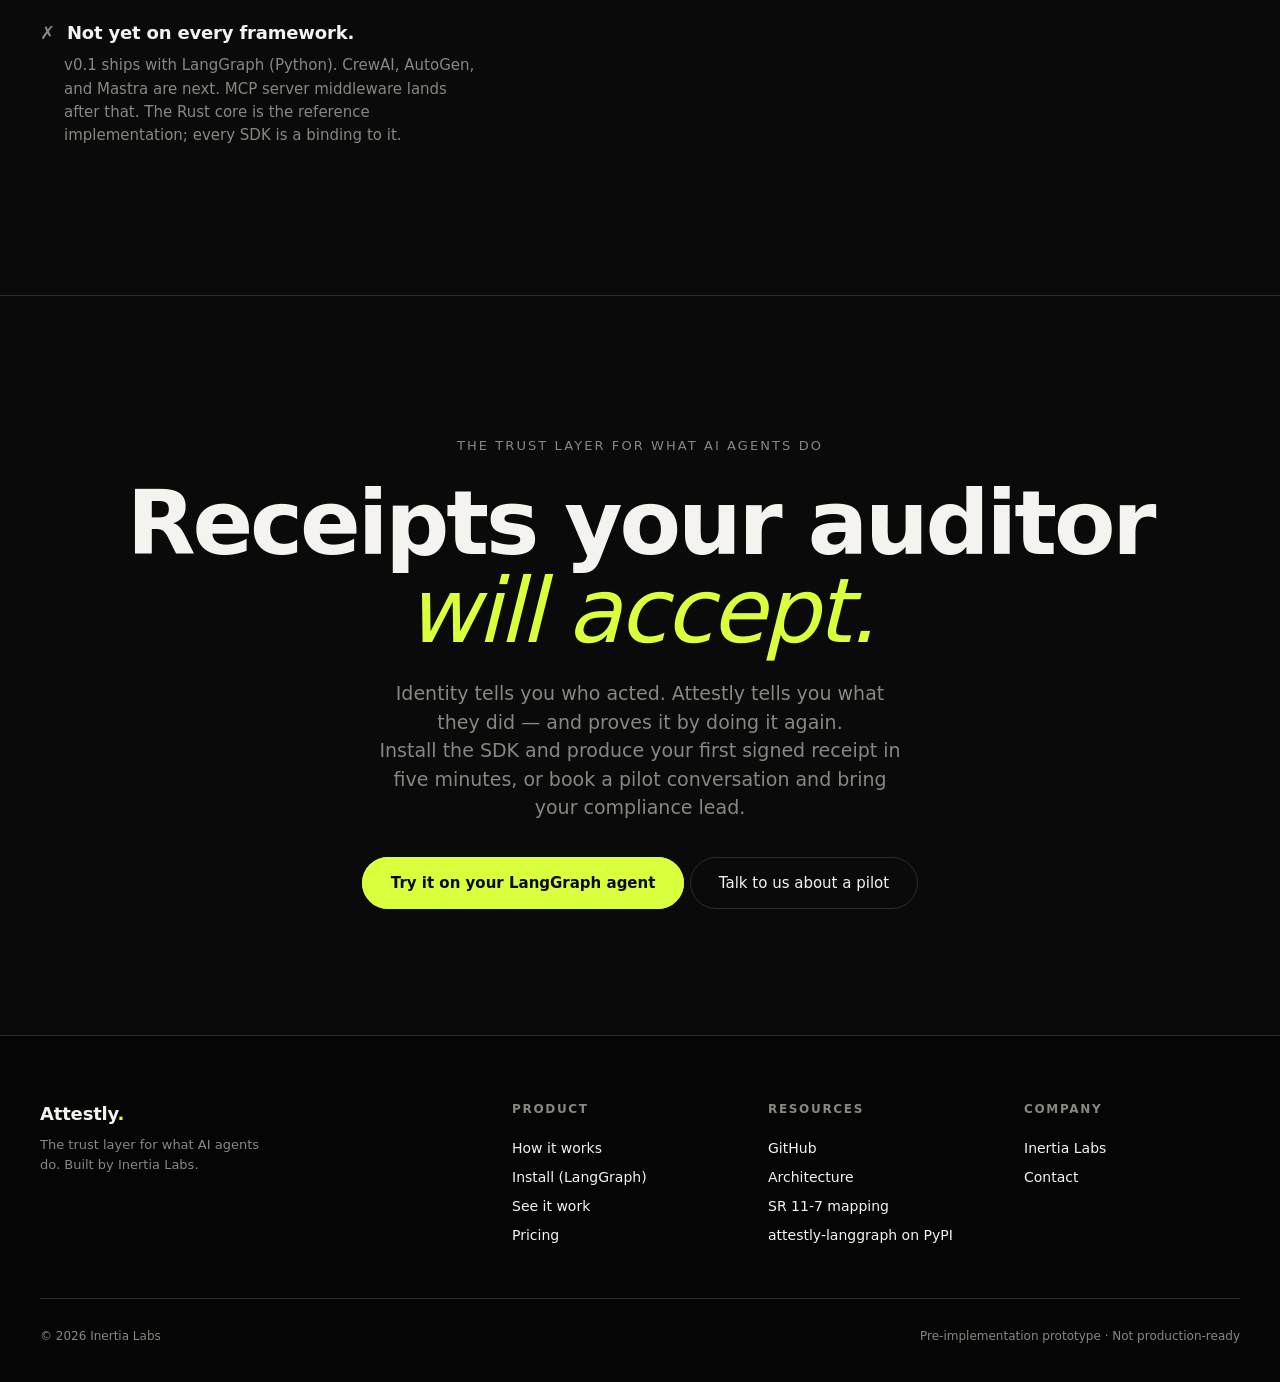
==== commit 749d3777: "fix(landing): preserve whitespace in install code block The .install-code div collapsed its newlines" ====
--- a/tools/landing-page/index.html
+++ b/tools/landing-page/index.html
@@ -559,6 +559,7 @@
     font-family: "SF Mono", Menlo, Consolas, monospace;
     font-size: 14px;
     line-height: 1.7;
+    white-space: pre;
     overflow-x: auto;
     color: var(--paper);
 }
